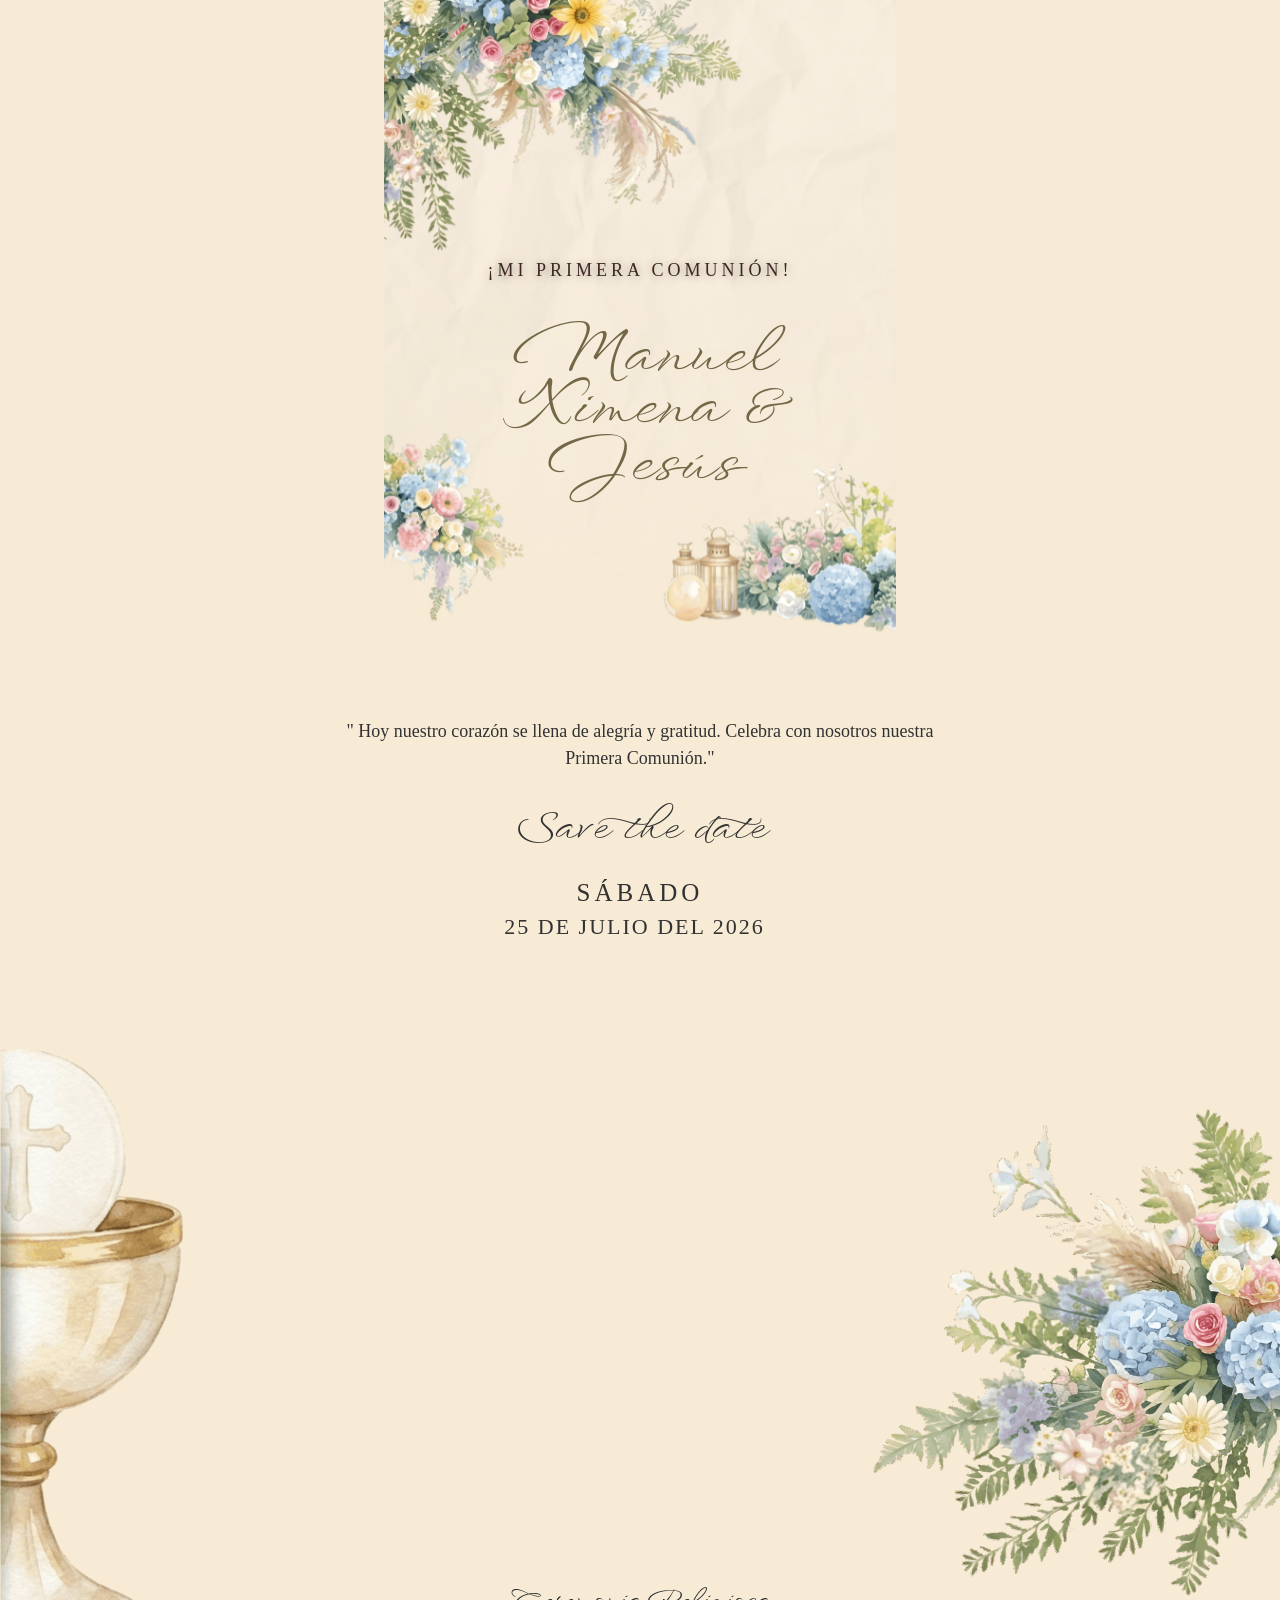
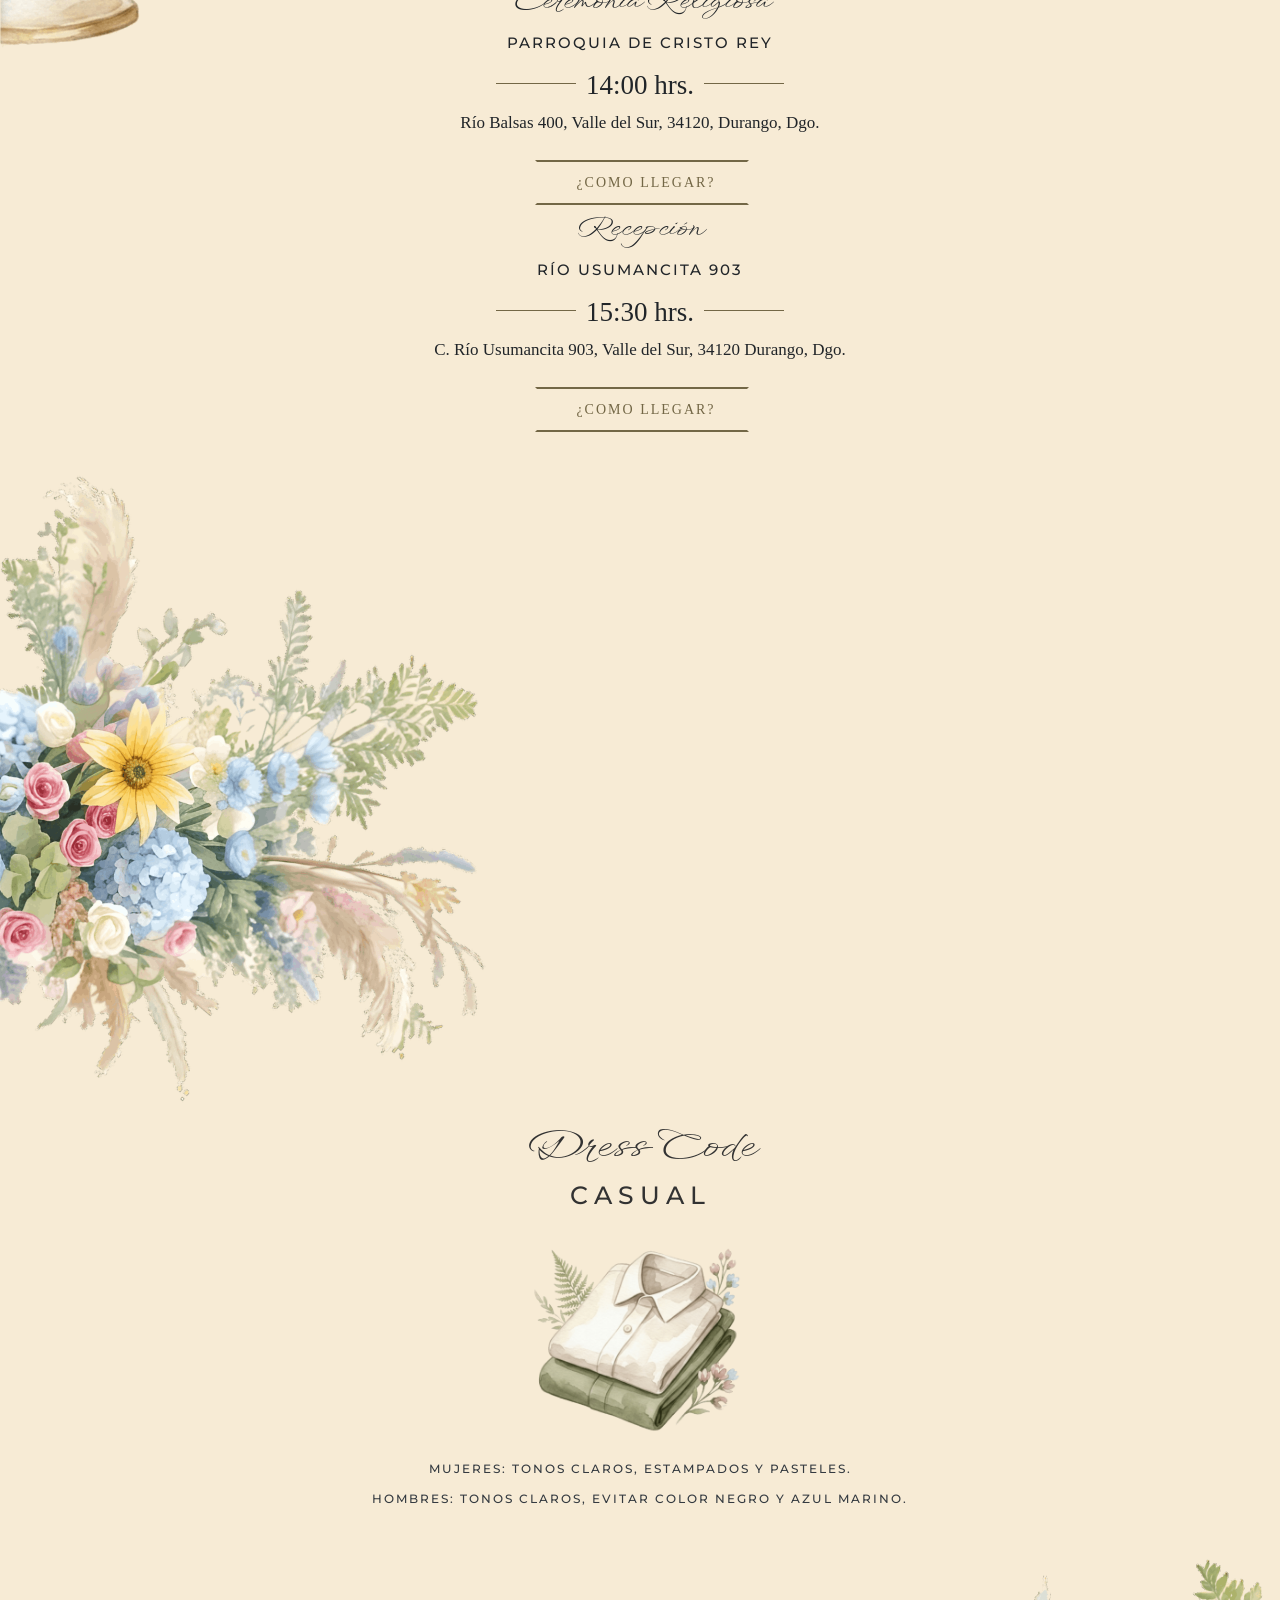
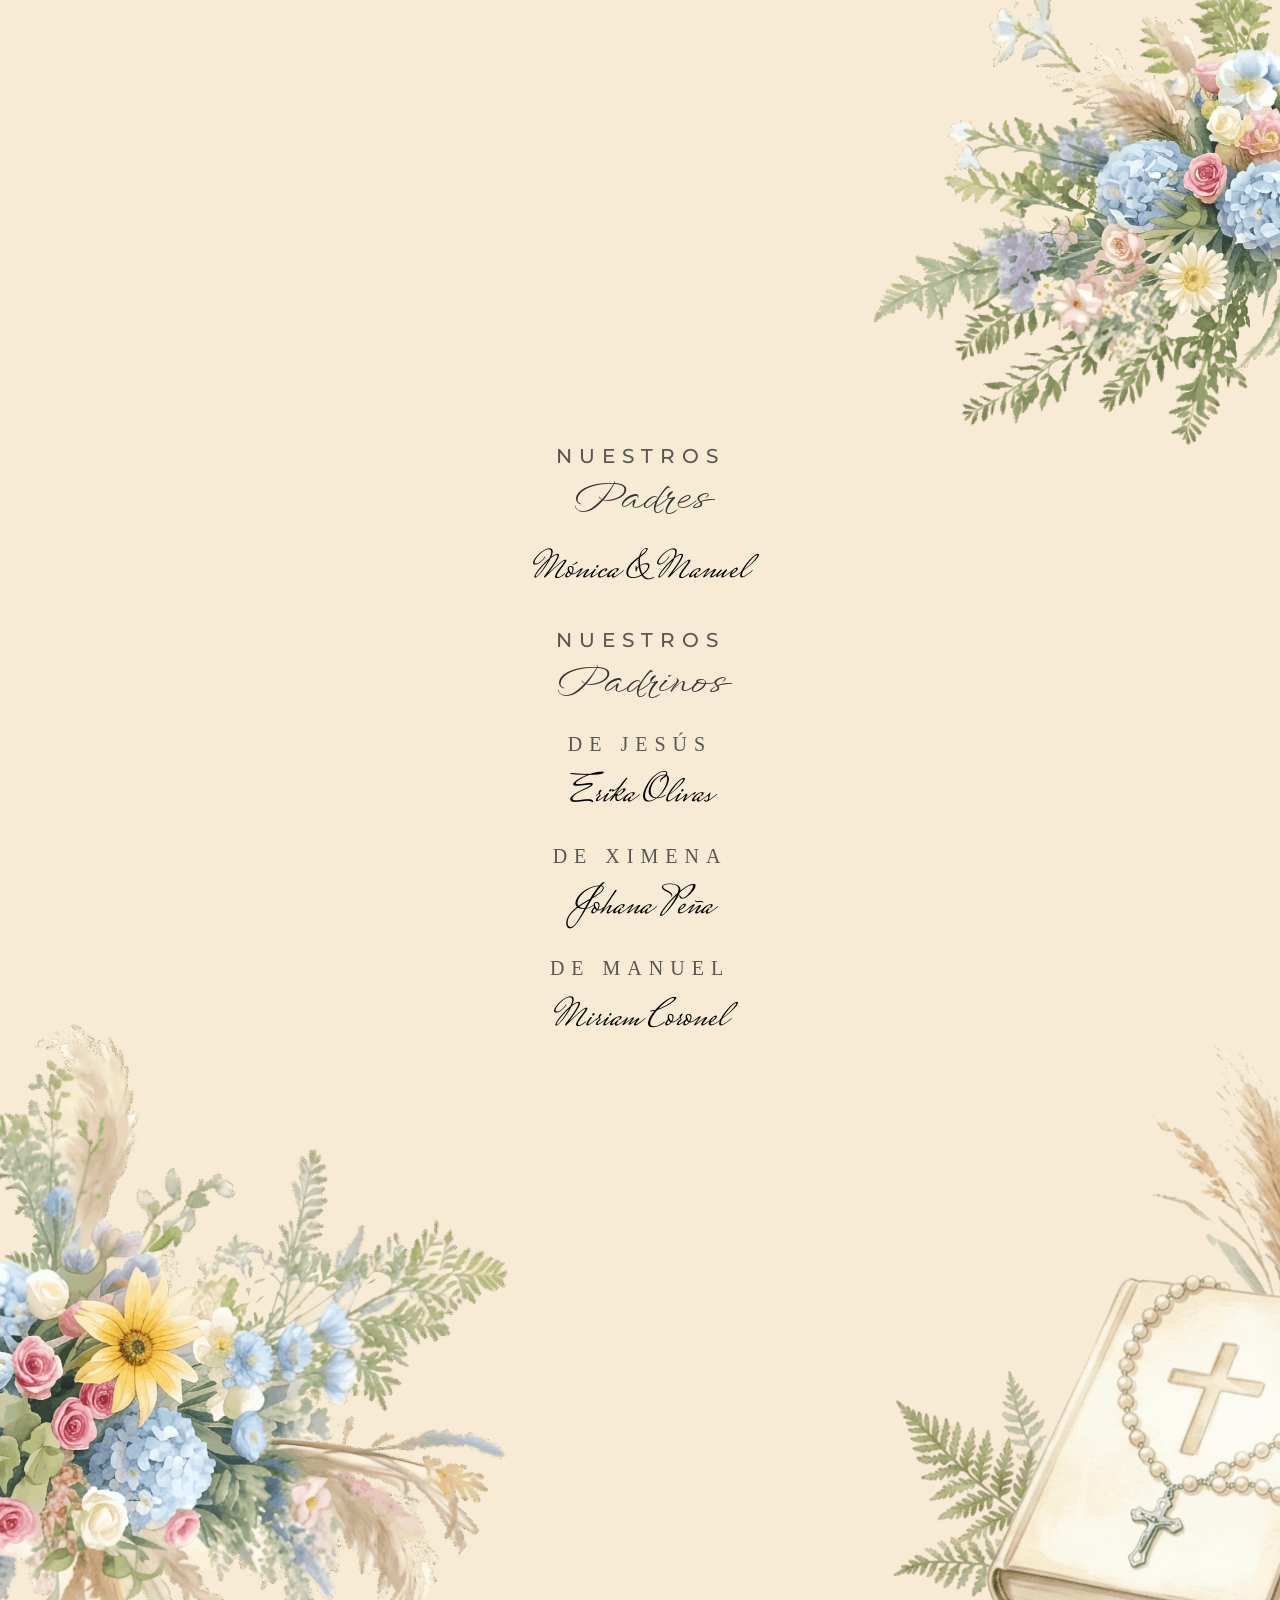
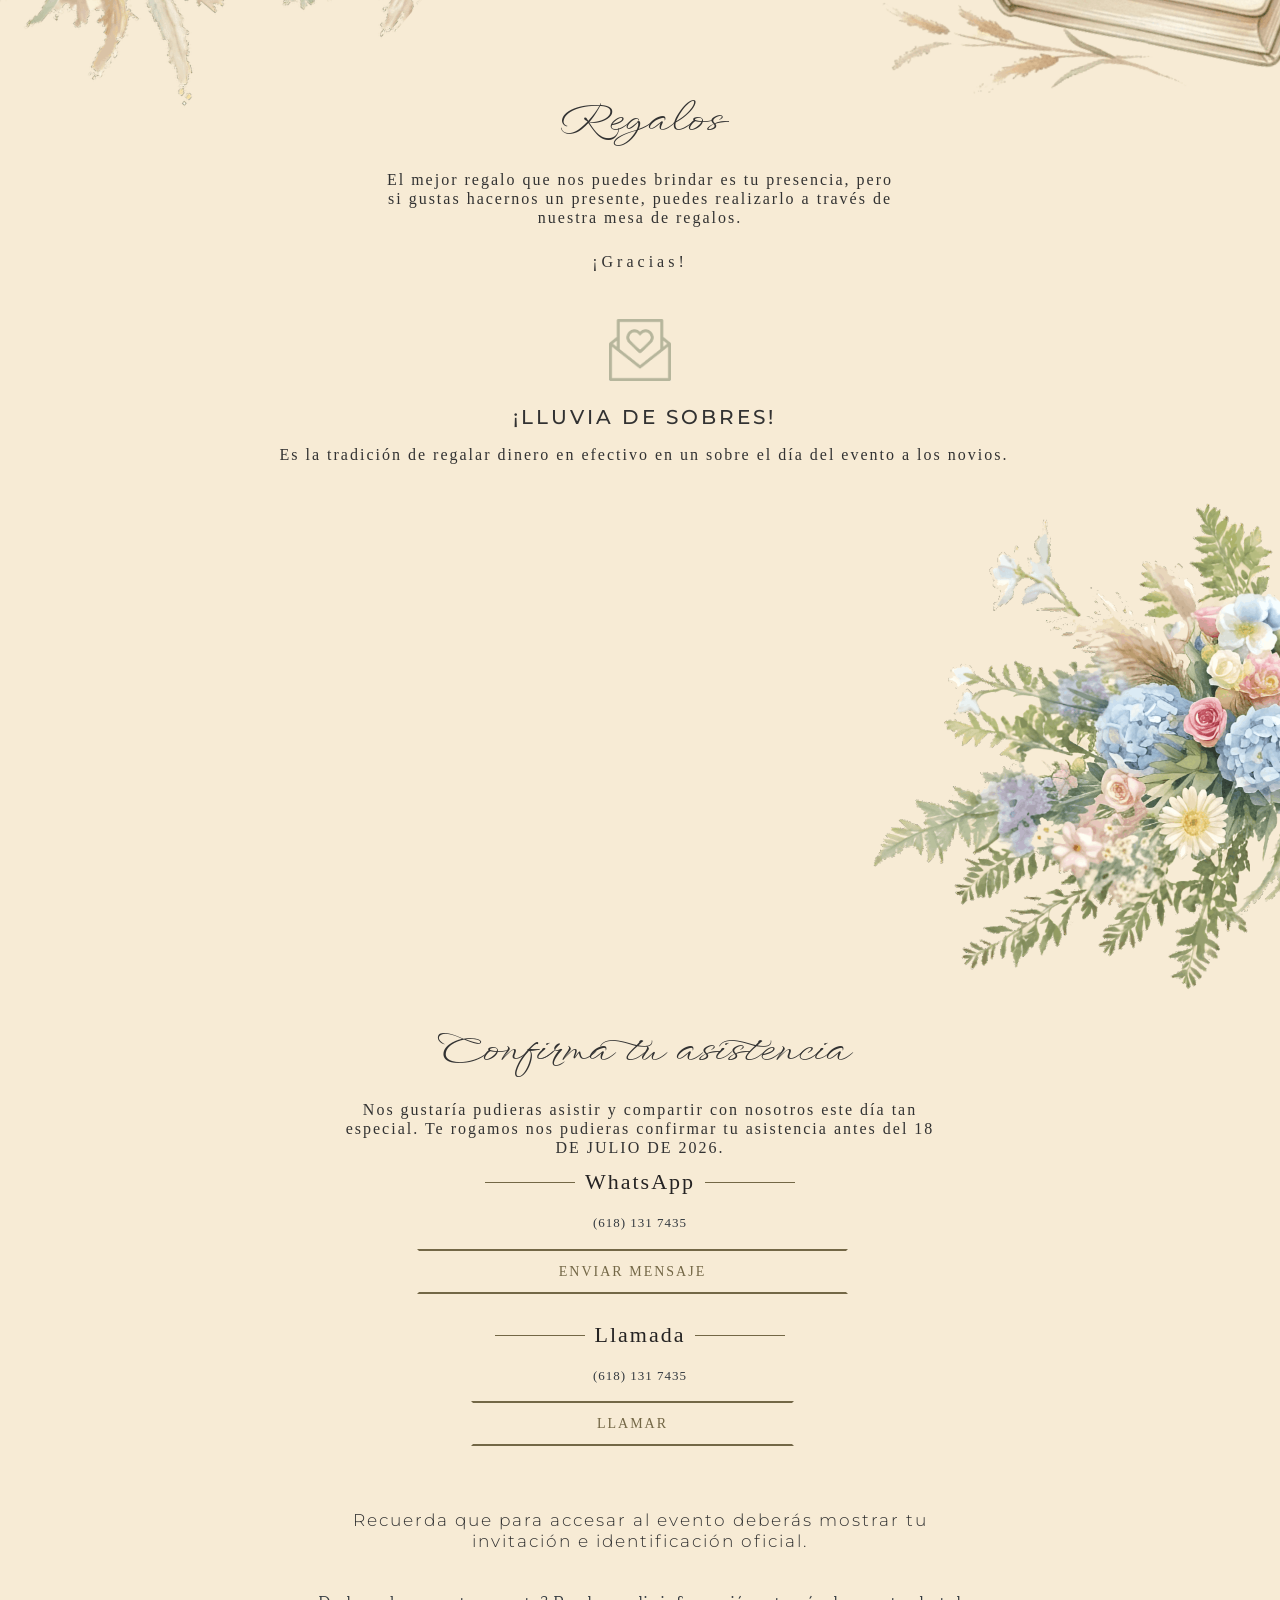
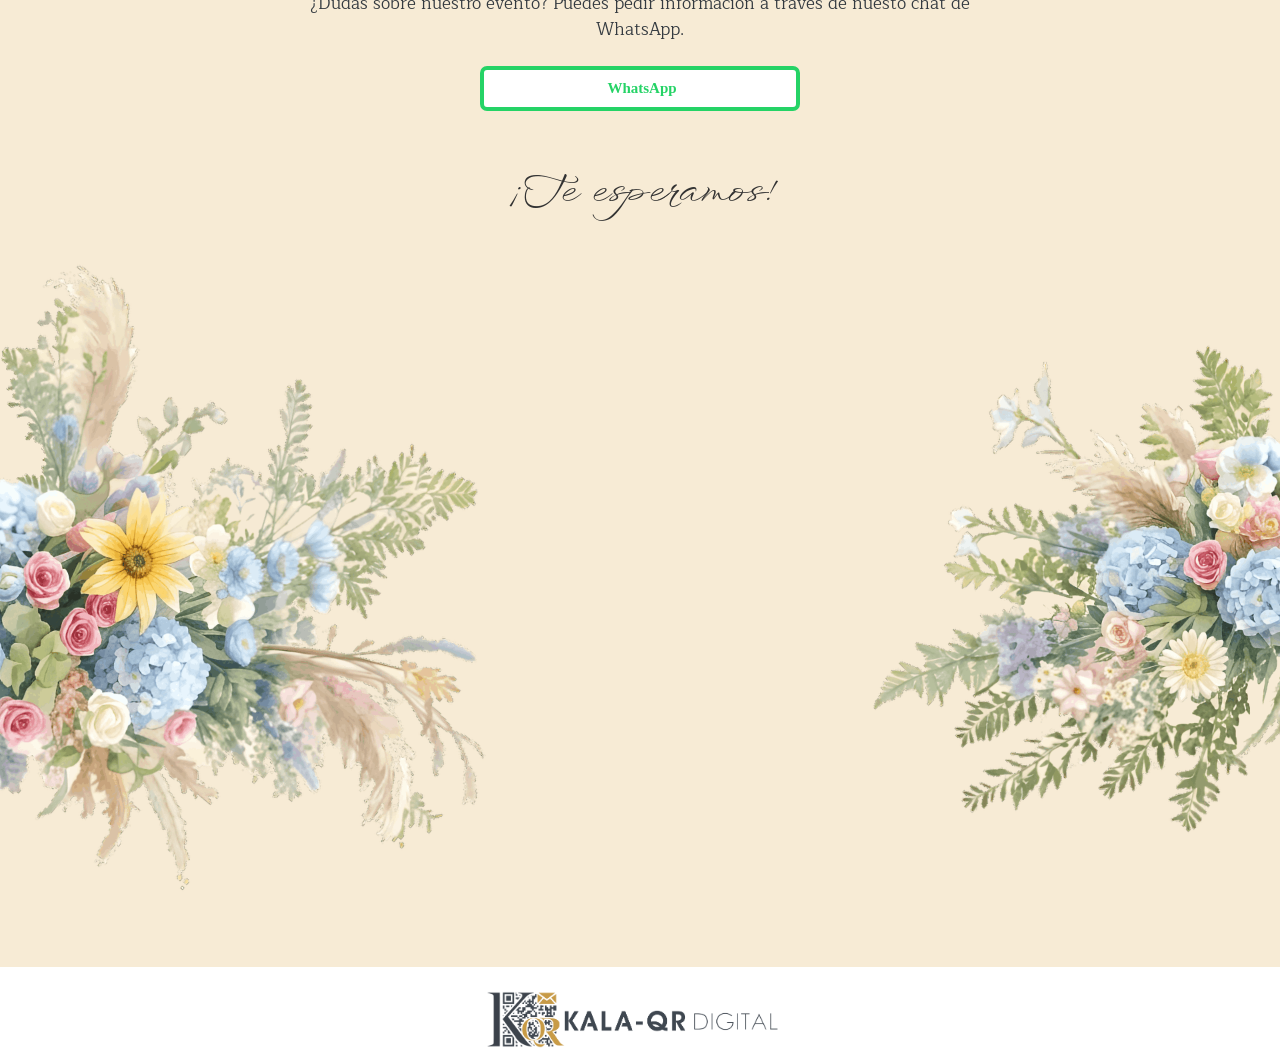
==== inicio.html @ 251298f8 "Add files via upload" ====
<!DOCTYPE html>
<html lang="en">
<head>
	<meta charset="UTF-8">
    <meta http-equiv="X-UA-Compatible" content="IE=edge">
    <meta name="viewport" content="width=device-width, initial-scale=1.0">
     <noscript>
            <meta http-equiv="refresh" content="60">
        </noscript>
        <meta name="description" content="Te invitamos a ser parte de este momento tan especial."/>
        <meta property="og:locale" content="es_ES"/>
        <meta property="og:type" content="website"/>
        <meta property="og:title" content="Manuel, Ximena y Jesús - ¡MI PRIMERA COMUNIÓN!"/>
        <meta property="og:description" content="Te invitamos a ser parte de este momento tan especial."/>
        <meta property="og:url" content="https://noscasamos.github.io/noraydiego/inicio.html"/>
        <meta property="article:modified_time" content="2023-02-19T17:24:46+00:00"/>
        <meta property="og:image" content="https://noscasamos.github.io/noraydiego/img/portadaMensaje.jpg"/>
        <meta property="og:image:width" content="1080"/>
        <meta property="og:image:height" content="1400"/>
        <meta property="og:image:type" content="image/jpeg"/>
        
         <script type="application/ld+json" class="yoast-schema-graph">
            {
      "@context": "https://schema.org",
      "@graph": [
          {
              "@type": "Organization",
              "@id": "https://noscasamos.github.io/noraydiego/inicio.html/#/schema/Organization/1",
              "name": "Manuel, Ximena y Jesús - ¡MI PRIMERA COMUNIÓN!",
              "url": "https://noscasamos.github.io/noraydiego/inicio.html",
              "sameAs": [
              ],
              "logo": {
                  "@type": "ImageObject",
                  "@id": "https://noscasamos.github.io/noraydiego/img/portadaMensaje.jpg",
                  "url": "https://noscasamos.github.io/noraydiego/img/portadaMensaje.jpg",
                  "contentUrl": "https://noscasamos.github.io/noraydiego/img/portadaMensaje.jpg",
                  "width": 1080,
                  "height": 1400,
                  "caption": "Example Image"
              },
              "image": {
                  "@id": "https://noscasamos.github.io/noraydiego/img/portadaMensaje.jpg"
              }
          },
          {
              "@type": "WebSite",
              "@id": "https://noscasamos.github.io/noraydiego/inicio.html/#/schema/WebSite/1",
              "url": "https://noscasamos.github.io/noraydiego/inicio.html",
              "name": "Manuel, Ximena y Jesús - ¡MI PRIMERA COMUNIÓN!",
              "publisher": {
                  "@id": "https://noscasamos.github.io/noraydiego/inicio.html/#/schema/Organization/1"
              },
              "potentialAction": {
                  "@type": "SearchAction",
                  "target": "https://noscasamos.github.io/noraydiego/inicio.html/?s={search_term_string}",
                  "query-input": "required name=search_term_string"
              }
          },
          {
              "@type": "WebPage",
              "@id": "https://noscasamos.github.io/noraydiego/inicio.html",
              "url": "https://noscasamos.github.io/noraydiego/inicio.html",
              "inLanguage": "es",
              "name": "Example Page",
              "isPartOf": {
                  "@id": "https://noscasamos.github.io/noraydiego/inicio.html/#/schema/WebSite/1"
              },
              "about": {
                  "@id": "https://noscasamos.github.io/noraydiego/inicio.html/#/schema/Organization/1"
              },
              "datePublished": "2015-09-14T08:13:22+00:00",
              "dateModified": "2019-03-28T12:46:37+00:00",
              "description": "Te invitamos a ser parte de este momento tan especial."
          }
      ]
  }
        </script>

         <link rel="alternate" type="application/rss+xml" title=" &raquo; Feed" href="https://noscasamos.github.io/noraydiego/inicio.html/feed/"/>
        <link rel="alternate" type="application/rss+xml" title=" &raquo; Feed de los comentarios" href="https://noscasamos.github.io/noraydiego/inicio.html/comments/feed/"/>
 <link
        rel="stylesheet"
        href="https://cdn.jsdelivr.net/npm/swiper@9/swiper-bundle.min.css"
        />


    <script src="https://ajax.googleapis.com/ajax/libs/jquery/1.11.3/jquery.min.js"></script>
    <link rel="stylesheet" href="https://stackpath.bootstrapcdn.com/bootstrap/4.2.1/css/bootstrap.min.css" integrity="sha384-GJzZqFGwb1QTTN6wy59ffF1BuGJpLSa9DkKMp0DgiMDm4iYMj70gZWKYbI706tWS" crossorigin="anonymous">
    <link rel="stylesheet" href="css/demo001.css">
    <script src="js/scrollreveal.js"></script>
    <script src="https://kit.fontawesome.com/9b95a5c077.js" crossorigin="anonymous"></script>
    <link href="https://fonts.googleapis.com/css2?family=Atma:wght@300&family=Cormorant:wght@300&family=Galada&family=Katibeh&family=Meera+Inimai&family=Pinyon+Script&family=Rouge+Script&family=Waterfall&display=swap" rel="stylesheet">
   
<link href="https://fonts.googleapis.com/css2?family=Adamina&family=Anek+Kannada:wght@500&family=Cormorant+Garamond:wght@300;500&family=Crete+Round&family=Dancing+Script:wght@700&family=La+Belle+Aurore&family=Maitree:wght@500&family=Nunito+Sans&family=Sorts+Mill+Goudy&display=swap" rel="stylesheet">

<link href="https://fonts.googleapis.com/css2?family=Alata&family=Archivo&family=Fredoka+One&family=Headland+One&family=Paytone+One&family=Questrial&family=Qwitcher+Grypen:wght@700&family=Righteous&display=swap" rel="stylesheet">
<link href="https://fonts.googleapis.com/css2?family=Abril+Fatface&family=Arizonia&family=Cinzel+Decorative&family=Cormorant+Garamond:wght@500&family=Dancing+Script&family=EB+Garamond&family=Noto+Sans+Tagbanwa&family=Noto+Serif+Khojki:wght@700&family=Open+Sans:wght@300&family=Pacifico&display=swap" rel="stylesheet">
<link href="https://fonts.googleapis.com/css2?family=Anuphan&family=Mr+De+Haviland&family=Playfair+Display:ital@1&family=Prata&display=swap" rel="stylesheet">
<link href="https://fonts.googleapis.com/css2?family=Monsieur+La+Doulaise&family=Philosopher:ital,wght@0,400;0,700;1,400;1,700&display=swap" rel="stylesheet">
<link href="https://fonts.googleapis.com/css2?family=Monsieur+La+Doulaise&family=Mrs+Saint+Delafield&family=Philosopher:ital,wght@0,400;0,700;1,400;1,700&display=swap" rel="stylesheet">
<link href="https://fonts.googleapis.com/css2?family=Cormorant+Garamond:ital,wght@0,300;0,400;0,500;0,600;0,700;1,300;1,400;1,500;1,600;1,700&display=swap" rel="stylesheet">
<link href="https://fonts.googleapis.com/css2?family=Allura&family=Ballet:opsz@16..72&family=Bodoni+Moda+SC:ital,opsz,wght@0,6..96,400..900;1,6..96,400..900&family=Kapakana:wght@300..400&family=Libre+Baskerville:ital,wght@0,400;0,700;1,400&family=Monsieur+La+Doulaise&family=Montserrat:ital,wght@0,100..900;1,100..900&family=Noto+Serif+Display:ital,wght@0,100..900;1,100..900&family=Noto+Serif+JP:wght@200..900&family=Parisienne&family=Playfair+Display:ital,wght@0,400..900;1,400..900&family=Playfair:ital,opsz,wght@0,5..1200,300..900;1,5..1200,300..900&family=Rubik+Mono+One&family=Russo+One&family=Sigmar&family=WindSong:wght@400;500&display=swap" rel="stylesheet">
<script src="https://cdn.jsdelivr.net/npm/swiper@9/swiper-bundle.min.js"></script>
    <script type='text/javascript'>


</script>
<script>

     document.addEventListener("DOMContentLoaded", (event) => {
  const controlBtn = document.getElementById("play-pause");
  let track = document.getElementById("track"),
    duration = track.duration, // Duration of audio clip (NaN here as the track is not loaded)
    playhead = document.getElementById("playhead"), // playhead
    timeline = document.getElementById("timeline"), // timeline
    timelineWidth = timeline.offsetWidth - playhead.offsetWidth,
    source = controlBtn.getAttribute("data-audio"),
    leftTimer = document.getElementById("is-left"),
    rightTimer = document.getElementById("is-right");

  if (!track) return;

  // Update the track duration when the track is loaded.
  track.addEventListener(
    "canplaythrough",
    function () {
      duration = track.duration;
    },
    false
  );

  function playPause() {
    null === track.getAttribute("src") ? track.setAttribute("src", source) : "";

    if (track.paused) {
      track.play();
      controlBtn.className = "pause";
    } else {
      track.pause();
      controlBtn.className = "play";
    }
  }

  controlBtn.addEventListener("click", playPause);

  track.addEventListener("ended", function () {
    controlBtn.className = "play";
    track.currentTime = 0; // reset the playhead
  });

  // timeupdate event listener
  track.addEventListener("timeupdate", timeUpdate, false);

  // makes timeline clickable
  timeline.addEventListener(
    "click",
    function (event) {
      moveplayhead(event);
      track.currentTime = duration * clickPercent(event);
    },
    false
  );

  // Moves playhead as user clicks
  function moveplayhead(event) {
    let newMargLeft = event.clientX - getPosition(timeline);

    if (newMargLeft >= 0 && newMargLeft <= timelineWidth) {
      playhead.style.marginLeft = newMargLeft + "px";
    }
    if (newMargLeft < 0) {
      playhead.style.marginLeft = "0px";
    }
    if (newMargLeft > timelineWidth) {
      playhead.style.marginLeft = timelineWidth + "px";
    }
  }

  function getPosition(el) {
    return el.getBoundingClientRect().left;
  }

  // returns decimal number of the total timelineWidth
  function clickPercent(event) {
    return (event.clientX - getPosition(timeline)) / timelineWidth;
  }

  // Time update
  function timeUpdate() {
    let playPercent = timelineWidth * (track.currentTime / duration);
    playhead.style.marginLeft = playPercent + "px";
    scrub.style.width = playPercent + "px";

    // Current time
    document.getElementById("duration-time").innerHTML = formatSecondsAsTime(
      duration
    );
    document.getElementById("current-time").innerHTML = formatSecondsAsTime(
      Math.floor(track.currentTime)
    );
  }

  // Synchronizes playhead position with current point in audio
  function formatSecondsAsTime(secs, format) {
    let hr = Math.floor(secs / 3600);
    let min = Math.floor((secs - hr * 3600) / 60);
    let sec = Math.floor(secs - hr * 3600 - min * 60);

    if (min < 10) {
      min = "0" + min;
    }
    if (sec < 10) {
      sec = "0" + sec;
    }

    return min + ":" + sec;
  }

  /**
   * Progress Locator
   */

  function hmsToSecondsOnly(str) {
    var p = str.split(":"),
      s = 0,
      m = 1;

    while (p.length > 0) {
      s += m * parseInt(p.pop(), 10);
      m *= 60;
    }

    return s;
  }

  function moveToDuration() {
    let searchLink = document.querySelectorAll(".search-duration");
    let audio = document.querySelector("#track");

    if (searchLink.length > 0) {
      searchLink.forEach((link) => {
        link.addEventListener("click", (e) => {
          e.preventDefault();
          if (audio) {
            let currentTime = audio.currentTime;
            if (currentTime == 0) {
              playPause();
            }

            let seekTime = hmsToSecondsOnly(link.textContent);
            audio.currentTime = seekTime;
          }
        });
      });
    }
  }
  moveToDuration();
});
      $(document).ready(function(){ 
    $(window).scroll(function(){ 
        if ($(this).scrollTop() > 100) { 
            $('#scroll').fadeIn(); 
        } else { 
            $('#scroll').fadeOut(); 
        } 
    }); 
    $('#scroll').click(function(){ 
        $("html, body").animate({ scrollTop: 0 }, 600); 
        return false; 
    }); 
});
</script>
<script>
        setTimeout(function(){
            $('.loader_bg').fadeToggle();
        }, 2000);
    </script>
	<title>Manuel, Ximena y Jesús - ¡MI PRIMERA COMUNIÓN!</title>
	 <link rel="shortcut icon" href="img/CODIGO LOGOTIPO.png"/>
</head>
<!--<body>
    <div class="row justify-content-center">
    <h1 class='desactivado col-11 text-center' ><li class='mr-1 far fa-times-circle'></li>DESACTIVADO TEMPORALMENTE<li class='ml-1 far fa-tired'></li>
        </h1> 
</div>-->
<body translate="no">
<!--<div class="loader_bg">
    <div class="loader"><img class="col-12 col-lg-9" src="img/xv.png"></div>
     <div class="progress">
        <div class="loading-bar indeterminate" ng-style="{'background-color': view.code.color1 || view.color1}"></div>
    </div>
</div>-->


<div class="portada col-12" style=""  >

                    <div class="row justify-content-center" style="margin:0 auto;">
                        <h1 class='nuestraBoda2 mb-4 text-center'>¡MI PRIMERA COMUNIÓN!</h1>

                       <h4 class='nuestraBoda col-12 col-lg-12 mt-3 text-center' id="barraFria">Manuel </h4>
                        <div class="text-center " > 
        
    </div>   
                         <h5 class='nombres col-lg-12 text-center ' >Ximena &</h5> 
               
    <h5 class='nombres col-lg-12 text-center' style="margin-top:-15px" >Jesús</h5> 
                        <!-- <div class="row justify-content-center col-12" style="margin: 0 auto" >
                         <img class="leon col-4 col-md-2 " id="leon" style="" src="img/leon3.png" >
                     </div>

 <div class="row justify-content-center mt-4 " style="margin: 0 auto; " > 
               <div class="player-with-search col-12 col-md-12" style="margin: 0 auto;" >
  <audio id="track">
    <source src="" type="audio/mpeg" />
  </audio>

  <div class="col-12 col-md-9" id="player-container">
    
    <div id="play-pause" class="play" data-audio="musica/musica.mp3">Play</div>
    <div class="item-inner">
      <div id="time-bar">
        <div id="time-holder">
          <div id="is-left">
            <span id="current-time" style="font-family: 'Cantata One', serif;">
              00:00
            </span>
            <div id="timeline" data-ol-has-click-handler="">
      <div id="scrub"></div>
      <div id="playhead"></div>
    </div>
          </div>

          <div id="is-right">
            <span id="duration-time" style="font-family: 'Cantata One', serif;">
              <span class="duration-minutes" data-duration-minutes="true" style="font-family: 'Cantata One', serif;">05</span>:<span class="duration-minutes" data-duration-seconds="true" style="font-family: 'Cantata One', serif;">20</span>
            </span>
          </div>
        </div>
      </div>
    </div>
  </div>

  
            </audio>
        </div>
        </div>-->
            </div>

        </div>
<!--<img class="text-right " src="img/flor33.png" style="margin-top: 0px; z-index: 99999;"> -->
<section class="cuando col-12 mb-0" style="background-color: #f7ebd5; color:black; position: relative;" > 

<div class="row justify-content-center mt-2" style="margin:0 auto; text-align: justify;">
<h5 class='textoNosCasamos  col-10 col-md-6 text-center '>" Hoy nuestro corazón se llena de alegría y gratitud. Celebra con nosotros nuestra Primera Comunión."</h5>  
</div>

</section>


<section class="cuando col-12 mb-0" style="background-color: #f7ebd5; position: relative; z-index: -2;" > 
  
<!--<h3 class='estasinvitado col-12 col-lg-12 mt-0 mb-2 text-center'>¡Estás Invitado!</h3> -->
<br>
<div class="row justify-content-center" style="margin: 0 auto;">
    
</div>
        <h5 class='dondeyCuando col-12 col-lg-12 mb-0 text-center' style="margin-top:0px;" >Save the date</h5> 
        
        <div class="container col-12 mt-4 mb-0">  
                <div class="justify-content-center" style="margin-top: 0px;">
                        <h5 class='dia col-lg-12 mt-2 text-center' >SÁBADO</h5> 
                </div>

        </div>
        <div class="row justify-content-center mt-3">
                        <h5 class='mes col-12 col-lg-5  ml-1 text-center' >25 DE JULIO DEL 2026</h5> 

                </div>
        <div class="col-12 text-center mb-0 mt-4" id="cuenta"></div> 
        <br><br><br>
        
</section>
<img class="text-right " src="img/24.png" style=" margin-top: -90px; z-index: 99999;"> 
<div class="container col-12 col-md-8 mb-0 ceremoniaReligiosa"> 
        <div class="justify-content-center"> 
        

         <div class="container col-md-8 mt-0 text-center">  
        <div class="justify-content-center">
        <p id="icono" style="font-size: 30px; color:#736746; margin-top: -80px; opacity: .7;"><i class="fas fa-feather-alt"></i></p>    
        <h5 id="salonIglesia" class='dondeycuandotitulo col-12 col-lg-12 mt-2 text-center' >Ceremonia Religiosa</h5>  
         
    
        <h6 class='lugar col-12 col-lg-12 mt-3 text-center' >PARROQUIA DE CRISTO REY</h6>
        <div class="row justify-content-center" style="width:100%; margin:0 auto;"> 
                         <div class="linea1">&nbsp;</div>
                          <p class='hora ' >14:00 hrs.</p>
                         <div class="linea1">&nbsp;</div>
                     </div> 
        
        <p  id="location" class='textodondeycuando col-lg-12 mt-0 mb-4 text-center' >Río Balsas 400, Valle del Sur, 34120, Durango, Dgo.</p>  
   
   
<div class="row justify-content-center ml-1">
    <a href="https://maps.app.goo.gl/z2e9h3R6DKtQJf7VA?g_st=iw" class="btnComoLlegar col-7 col-md-5"><i class="fas fa-location-arrow mr-2"></i> ¿COMO LLEGAR?</a>  
</div>

    </div></div></div></div>

<div class="container col-12 col-md-8 ceremoniaReligiosa">
    <div class="container col-12 col-md-8 text-center"> 
        <div class="justify-content-center">
           <p id="icono" style="font-size: 30px; color:#736746; opacity: .7;"><i class="fas fa-glass-cheers mt-5"></i></p>    
        <h5 id="salonIglesia" class='dondeycuandotitulo col-12 col-lg-12 mt-2 text-center' >Recepción</h5>  
         
    
        <h6 class='lugar col-12 col-lg-12 mt-3 text-center' >RÍO USUMANCITA 903</h6>
        <div class="row justify-content-center" style="width:100%; margin:0 auto;"> 
                         <div class="linea1">&nbsp;</div>
                          <p class='hora ' >15:30 hrs.</p>
                         <div class="linea1">&nbsp;</div>
                     </div>  
        
        <p  id="location" class='textodondeycuando col-lg-12 mt-0 mb-4 text-center' >C. Río Usumancita 903, Valle del Sur, 34120 Durango, Dgo.</p> 

   
  
<div class="row justify-content-center ml-1">
    <a href="https://maps.app.goo.gl/BAUtEZztvweJqgsG8?g_st=iw" class="btnComoLlegar btn-dark col-7 col-md-5 mb-5"><i class="fas fa-location-arrow mr-2"></i> ¿COMO LLEGAR?</a>  
</div>


</div>
    </div></div><br>



 <img class="text-right " src="img/flor23.png" style="margin-top: -70px;"> 
<!--<div class="row justify-content-center " style="margin: 0 auto; margin-top: -100px;"> 
             <h5 class='dondeyCuando col-12 col-lg-12 mb-0 mt-5 text-center' >Itinerario</h5> 
         </div>

    <div class="timeline mt-4">
  <div class="line left">
    <div class="date">18:00 HRS.</div>
    <img class="icon" src="img/salon.gif" > 
    <div class="content" style=" ">
      <h2>Entrada</h2>
     
    </div>
  </div>
  <div class="line right">
    <div class="date">18:15 HRS.</div>
    <img class="icon" src="img/civil2.gif" > 
    <div class="content">
      <h2>Ceremonia Civil</h2>
    
    </div>
  </div>
  <div class="line left">
    <div class="date">19:00 HRS.</div>
    <img class="icon" src="img/glass2.gif" > 
    <div class="content">
      <h2>Recepción</h2>
   
    </div>
  </div>
  <div class="line right">
    <div class="date">20:00 HRS.</div>
    <img class="icon" src="img/dinner2.gif" >
    <div class="content">
      <h2>Banquete</h2>
     
    </div>
  </div>

  <div class="line left">
    <div class="date">21:00 HRS.</div>
    <img class="icon" src="img/glass2.gif" >
    <div class="content">
      <h2>Brindis</h2>
     
    </div>
  </div>

  <div class="line right">
    <div class="date">21:15 HRS.</div>
    <img class="icon" src="img/baile.gif" >
    <div class="content">
      <h2>Primer Baile</h2>
     
    </div>
  </div>
  <div class="line left">
    <div class="date">22:00 HRS.</div>
    <img class="icon" src="img/bailetodos.gif" >
    <div class="content">
      <h2>Todos a bailar</h2>
     
    </div>
  </div>
  
</div>-->

  
<div class="invitado col-12 " style="background-color:transparent; margin-top: -30px;" >
        <h5 class='dondeyCuando col-12 col-lg-12 text-center mt-0' >Dress Code</h5> 
        
    <h5 class='nosCasamos col-12 col-md-12 mb-0 mt-2 text-center' >CASUAL</h5>
        <div class="container">  
        <div class="row justify-content-center" style="margin:0 auto;"> 
           
        
  
        <img class="imagen col-7 col-lg-3 mt-0" src="img/traje2.png" > 
      <h5 class='col-11 col-lg-12 mt-0 text-center text-dark' style="font-size:12px;  font-family: 'Montserrat', sans-serif; font-optical-sizing: auto; font-weight: 500; letter-spacing: 2px;">MUJERES: TONOS CLAROS, ESTAMPADOS Y PASTELES.</h5> 
      <h5 class='col-11 col-lg-12 mt-2 text-center text-dark' style="font-size:12px;  font-family: 'Montserrat', sans-serif; font-optical-sizing: auto; font-weight: 500; letter-spacing: 2px;">HOMBRES: TONOS CLAROS, EVITAR COLOR NEGRO Y AZUL MARINO.</h5>
        

    <br>
   
</div></div></div>
 <img class="text-right " src="img/flor222.png" style=" margin-top: -0px; z-index: 99999;"> 
     <div class="container" style=" margin-top: -60px;">
        <div class="row justify-content-center mt-0" style="margin: 0 auto;"> 

         <h5 class='dondeyCuando2  col-lg-12 mt-0 text-center ' >NUESTROS </h5> 
         <h5 class='dondeyCuando  col-lg-12 text-center mt-0' >Padres</h5> 
       <!-- <h5 class='dondeyCuando2  col-lg-12 mt-4 text-center ' style="font-family: 'Cantata One', serif; font-optical-sizing: auto; font-weight: 300;">DE LA NOVIA </h5> -->
        <h6 class='nompadres col-12 col-lg-12 mt-3 text-center' >Mónica & Manuel</h6>
        <!--<h6 class='and col-12 col-lg-12 text-center'  >&</h6> 
        <h6 class='nompadres col-12 col-lg-12 mt-0 text-center' >Manuel </h6>-->
        <h5 class='dondeyCuando2  col-lg-12 mt-4 text-center ' >NUESTROS </h5> 
         <h5 class='dondeyCuando  col-lg-12 text-center mt-0' >Padrinos</h5> 
        <h5 class='dondeyCuando2  col-lg-12 mt-3 text-center ' style="font-family: 'Cantata One', serif; font-optical-sizing: auto; font-weight: 300;" >DE JESÚS </h5> 
        <h6 class='nompadres col-12 col-lg-12 mt-2 text-center' >Erika Olivas </h6>
        <h5 class='dondeyCuando2  col-lg-12 mt-3 text-center ' style="font-family: 'Cantata One', serif; font-optical-sizing: auto; font-weight: 300;" >DE XIMENA </h5> 
        <h6 class='nompadres col-12 col-lg-12 mt-2 text-center' >Johana Peña </h6>

         <h5 class='dondeyCuando2  col-lg-12 mt-3 text-center ' style="font-family: 'Cantata One', serif; font-optical-sizing: auto; font-weight: 300;" >DE MANUEL </h5> 
        <h6 class='nompadres col-12 col-lg-12 mt-2 mb-4 text-center' >Miriam Coronel </h6>
   

    </div>
 </div>

     <img class="text-right " src="img/flor25.png" style="margin-top: -60px;"> 
     <div class="container">
  <h5 class='dondeyCuando col-12 col-lg-12 mb-0 text-center' style="margin-top:-30px">Regalos</h5> 
        
    <div class="row justify-content-center" style="margin:0 auto;">
    <h2 class="respetuosamente col-11 col-md-6 mt-4 text-center" id="regalos2">El mejor regalo que nos puedes brindar es tu presencia, pero si gustas hacernos un presente, puedes realizarlo a través de nuestra mesa de regalos.</h2>
</div>

    <h2 class="respetuosamente col-12 col-lg-12 mt-3 text-center" style="letter-spacing: 4px;"><b>¡Gracias!</b></h2>
<div class="row justify-content-center mt-5" style="margin:0 auto;" id="regalos">
    <img class="text-right col-2 col-md-1" src="img/sobre.png" style="margin-top: 0px; opacity: .7;"> 
    <h5 class='respetuosamente col-12 col-md-12 mt-4 text-center ml-2' style="font-family: 'Montserrat', sans-serif;  font-optical-sizing: auto; font-weight: 500; letter-spacing: 3px; font-size: 20px;">¡LLUVIA DE SOBRES!</h5> 
        <h5 class='respetuosamente col-10 col-md-12  mb-4 text-center ml-2 mt-2' style=""  >Es la tradición de regalar dinero en efectivo en un sobre el día del evento a los novios.</h5>
    </div>

<!--<div class="row justify-content-center" style="margin:0 auto;" id="regalos">
    <div class="row justify-content-center " style="margin: 0 auto">
<p id="icono" style="font-size: 52px; color:#736746; opacity: .5;"><i class="fas fa-gifts mt-4"></i></p>
</div> 
<div class="row justify-content-center" style="width:100%; margin:0 auto;"> 
                         <div class="linea2">&nbsp;</div>
                          <p class='textoasistencia' style="letter-spacing: 2px; font-size: 22px; color:#252323; font-family: 'Cantata One', serif; "></b></i>Liverpool<p> 
                         <div class="linea2">&nbsp;</div>
                     </div>
<h5 class='col-12 col-lg-12 text-center' style="color:#323232; font-family: 'Montserrat', sans-serif; font-optical-sizing: auto; font-weight: 500; margin-top:-30px; font-size:17px; letter-spacing: 4px;">CÓDIGO: 51833968</h5>   
     
       
          </div>
        
       <div class="row justify-content-center mt-4" style="margin: 0 auto;">
       <a href="https://mesaderegalos.liverpool.com.mx/milistaderegalos/51833968" class="btnComoLlegar col-6 col-md-4 mb-4"> VER REGALOS</a>  
</div>-->
</p></p></div>
<!-- <div class="row justify-content-center mt-5" style="margin: 0 auto;">
 <p style="" class="iconoLluviaSobres text-center mt-0" style="color:#000"><i class="fas fa-info-circle flecha text-dark"></i></p>
</div>
 <div class="row justify-content-center mt-2" style="margin: 0 auto;">
     <h5 class='col-10 col-lg-12 text-center text-dark' style="font-size:14px;  font-family: 'Montserrat', sans-serif; font-optical-sizing: auto; font-weight: 500; letter-spacing: 4px;">EL COLOR BLANCO LO RESERVAMOS PARA LA NOVIA.</h5>
     </div>   --> 



  <!--<h5 class='dondeyCuando col-12 col-lg-12 mb-0 mt-5 text-center' >Galería</h5> 
       
  <section class="cuando mb-0 mt-4" style="background-color:white" > 
<div class="swiper mySwiper">
    <br>
        <div class="swiper-wrapper" >
            <div class="swiper-slide">
                <div class="icons" >
                    <i class="fa fa-angle-left"></i>
                    <img src="img/1.jpg" onclick="openModal();currentSlide(1)" class="hover-shadow" > 
                    <i class="  fa fa-angle-right"></i>
                </div>
            </div>

            <div class="swiper-slide">
                <div class="icons">
                    <i class="fa fa-angle-left"></i>
                    <img src="img/2.jpg" onclick="openModal();currentSlide(2)" class="hover-shadow"> 
                    <i class="fa fa-angle-right"></i>
                </div>
            </div>

            <div class="swiper-slide">
                <div class="icons">
                    <i class="fa fa-angle-left"></i>
                    <img src="img/3.jpeg" onclick="openModal();currentSlide(3)" class="hover-shadow"> 
                    <i class="  fa fa-angle-right"></i>
                </div>
            </div>

            <div class="swiper-slide">
                <div class="icons">
                    <i class="fa fa-angle-left"></i>
                    <img src="img/4.jpg" onclick="openModal();currentSlide(4)" class="hover-shadow"> 
                    <i class="fa fa-angle-right"></i>
                </div>
            </div>

            <div class="swiper-slide">
                <div class="icons">
                    <i class="fa fa-angle-left"></i>
                    <img src="img/5.jpg" onclick="openModal();currentSlide(5)" class="hover-shadow"> 
                    <i class="fa fa-angle-right"></i>
                </div>
            </div>

            <div class="swiper-slide">
                <div class="icons">
                    <i class="fa fa-angle-left"></i>
                    <img src="img/6.jpg" onclick="openModal();currentSlide(6)" class="hover-shadow"> 
                    <i class="  fa fa-angle-right"></i>
                </div>
            </div>
            <div class="swiper-slide">
                <div class="icons">
                    <i class="fa fa-angle-left"></i>
                    <img src="img/7.jpg" onclick="openModal();currentSlide(7)" class="hover-shadow"> 
                    <i class="  fa fa-angle-right"></i>
                </div>
            </div>

        </div>
        <br>
    </div>
    <!-- The Modal/Lightbox -->
<div id="myModal" class="modal">
  <span class="close cursor" onclick="closeModal()">&times;</span>
  <div class="modal-content">

    <div class="mySlides">
      <div class="numbertext">1 / 7</div>
      <img src="img/1.jpg" style="width:100%">
    </div>

    <div class="mySlides">
      <div class="numbertext">2 / 7</div>
      <img src="img/2.jpg" style="width:100%">
    </div>

    <div class="mySlides">
      <div class="numbertext">3 / 7</div>
      <img src="img/3.jpeg" style="width:100%">
    </div>
    <div class="mySlides">
      <div class="numbertext">4 / 7</div>
      <img src="img/4.jpg" style="width:100%">
    </div>
    <div class="mySlides">
      <div class="numbertext">5 / 7</div>
      <img src="img/5.jpg" style="width:100%">
    </div>

    <div class="mySlides">
      <div class="numbertext">6 / 7</div>
      <img src="img/6.jpg" style="width:100%">
    </div>
    <div class="mySlides">
      <div class="numbertext">7 / 7</div>
      <img src="img/7.jpg" style="width:100%">
    </div>
    


    <!-- Next/previous controls -->
    <a class="prev" style="color:white; opacity:.8;" onclick="plusSlides(-1)">&#10094;</a>
    <a class="next" style="color:white; opacity:.8;" onclick="plusSlides(1)">&#10095;</a>

    <!-- Caption text -->
    <div class="caption-container">
      <p id="caption"></p>
    </div>

    </div>
  </div>
    <!-- <div class="container">  
        <div class="row justify-content-center" style="margin: 0 auto"> 
            <h6 class='tespero col-12 col-lg-12 mt-2 mb-4 text-center' style="font-size: 22px; line-height:1.5; color:#323232" >*Desliza a la izquierda o derecha para ver toda la galería*</h6> 

        </div>
    </div>
</section>-->

      <img class="text-right " src="img/flor222.png" style=" margin-top: -30px; z-index: 99999;">   
<!--<div class="row justify-content-center" style="margin: 0 auto; margin-top: 10px;">
      <h5 class='dondeyCuando col-12 col-md-6 text-center mb-0' style="margin-top: -40px;">Confirma tu asistencia</h5> 
  </div>
     <div class="row justify-content-center" style="margin:0 auto;">
        
     </div>   
   
    <!--<div class="container col-11 col-md-8 mt-5 boletos mt-2 mb-4">  
        <div class="row justify-content-center mb-2" style="margin: 0 auto;"><br>
            <h6 class='familiaboleto col-12 col-md-5 col-lg-12 text-center' style="font-size:16px" >ESTE ES TU PASE DE ENTRADA</h6> 
            <!--<h5 class='apellidos col-12 col-lg-12 mt-4 text-center' >Nombre del invitado</h5> -->  
            <!--<div class="row justify-content-center mt-4" style="width:100%; margin:0 auto;"> 
                         <div class="linea3">&nbsp;</div>
                          <h5 id="adultos" class='numeroPerMes' style="margin-top: 6px;"><i id="adultos" class="fas fa-ticket-alt  mr-2 "></i>PASES: 0</h5> 
                         <div class="linea3">&nbsp;</div>
                     </div>   
                        
                   
                        <!--<h5 id="mesa3" class='numeroPerMes col-12 col-lg-12 mt-0 text-center' ><i id="mesa" class="fas fa-chair text-dark mt-4 mr-2"></i>MESA: 0</h5>-->
        <!--</div>
    </div>

    <div class="row justify-content-center" style="margin:0 auto;">
    <h2 class="respetuosamente col-11 col-md-6 mt-4 text-center" >Respetuosamente te pedimos no invitar a personas que no son parte de los pases asignados ¡Gracias!</h2>
</div>
    <img class="text-right " src="img/flor23.png" style="margin-top: -30px;"> -->
<div class="row justify-content-center " style="margin: 0 auto"> 
     <h5 class='dondeyCuando col-12 col-lg-12 text-center mb-0'  style="margin-top: -20px;" >Confirma tu asistencia</h5>  
    </div>

<div class="row justify-content-center" style="margin:0 auto;">
<h2 class="respetuosamente col-11 col-md-6 mt-4 text-center">Nos gustaría pudieras asistir y compartir con nosotros este día tan especial. Te rogamos nos pudieras confirmar tu asistencia antes del <b>18 DE JULIO DE 2026.</b></h2>
</div>
<div class="row justify-content-center " style="margin: 0 auto">
<p id="icono" style="font-size: 52px; color:#736746; opacity: .5;"><i class="fa fa-whatsapp mt-4"></i></p>
</div> 
<div class="row justify-content-center" style="width:100%; margin:0 auto;"> 
                         <div class="linea2">&nbsp;</div>
                          <p class='textoasistencia' style="letter-spacing: 2px; font-size: 22px; color:#252323; font-family: 'Cantata One', serif; "></b></i>WhatsApp<p> 
                         <div class="linea2">&nbsp;</div>
                     </div>
 
        <p id="numero" class='textoasistencia col-12 col-lg-12 mb-3 text-center text-dark' style="letter-spacing: 1px; font-size: 13px; color:#252323; font-family: 'Cantata One', serif; margin-top: -35px; text-decoration: none;"> (618) 131 7435</p>
    <div class=" logos1 row justify-content-center align-items-center mb-4 " > 
            <a  href="https://wa.me//526181317435?text=¡Hola!%20Gracias%20por%20la%20invitación.%20Confirmo%20mi%20asistencia%20para%20la%20boda.&#128513" class="btnWhatsNovios text-center align-items-center col-6 col-md-4" style="letter-spacing: 2px;">ENVIAR MENSAJE</a> 
    </div>
    
    <!--<p id="numero" class='textoasistencia col-12 col-lg-12 mb-3 mt-4 text-center text-dark' style="letter-spacing: 1px; font-size: 13px; color:#252323; font-family: 'Cantata One', serif; text-decoration: none;">(618) 300 9229</p>
        <div class=" logos1 row justify-content-center align-items-center mb-4 ml-0"> 
            <a  href="https://wa.me//526183009229?text=¡Hola!%20Gracias%20por%20la%20invitación.%20Confirmo%20mi%20asistencia%20para%20la%20boda.&#128513" class="btnWhatsNovios text-center align-items-center col-6 col-md-4" style="letter-spacing: 2px;">ENVIAR MENSAJE</a>
    </div>-->


<div class="row justify-content-center " style="margin: 0 auto">
<p id="icono" style="font-size: 52px; color:#736746; opacity: .5;"><i class="fas fa-phone-square-alt mt-0"></i></p>
</div> 
<div class="row justify-content-center" style="width:100%; margin:0 auto;"> 
                         <div class="linea2">&nbsp;</div>
                          <p class='textoasistencia' style="letter-spacing: 2px; font-size: 22px; color:#252323; font-family: 'Cantata One', serif; "></b></i>Llamada</p> 
                         <div class="linea2">&nbsp;</div>
                     </div>
    <p id="numero" class='textoasistencia col-12 col-lg-12 mb-3 text-center text-dark' style="letter-spacing: 1px; font-size: 13px; color:#252323; font-family: 'Cantata One', serif; margin-top: -35px; text-decoration: none;">(618) 131 7435<p>
   <div class=" logos1 row justify-content-center align-items-center mb-3 "> 
            <a  href="tel:6181317435" class="btnWhatsNovios text-center align-items-center col-4 col-md-3" style="letter-spacing: 2px;">LLAMAR</a> 
    </div>
   
   <!--<p id="numero" class='textoasistencia col-12 col-lg-12 mb-3 mt-4 text-center text-dark' style="letter-spacing: 1px; font-size: 13px; color:#252323; font-family: 'Cantata One', serif; text-decoration: none;">(618) 300 9229</p>
        <div class=" logos1 row justify-content-center align-items-center mb-5"> 
            <a  href="tel:6183009229" class="btnWhatsNovios text-center align-items-center col-4 col-md-3" style="letter-spacing: 2px;"> LLAMAR</a>  
    </div>-->


  

  
  <div class="row justify-content-center" style="margin:0 auto;">
  <h2 class="respetuosamente col-12 col-md-6 mt-2 mt-md-5 mb-3 text-center" style="font-size: 17px; color:#323232;  font-family: 'Montserrat', sans-serif; font-optical-sizing: auto; font-weight: 300;">Recuerda que para accesar al evento deberás mostrar tu invitación e identificación oficial.</h2>
 <p class='textoasistencia col-12 col-md-7 mb-4 mt-4 text-center text-dark' >¿Dudas sobre nuestro evento? Puedes pedir información a través de nuesto chat de WhatsApp.<p> 
 </div>
         <div class=" logos1 row justify-content-center align-items-center mb-4" style="margin:0 auto;" > 
            <a href="https://wa.me//526181317435?text=¡Hola!%20Tengo%20una%20duda%20sobre%20el%20evento.&#128513" class="btnWhats text-center align-items-center col-6 col-md-3" style="border-color: #25D366; border-width:4px; border-radius: 7px"><b><i class="fa fa-whatsapp mr-1"></b></i> WhatsApp</a> 
    </div>  <br>

</b></a>

    <h4 class='dondeyCuando col-12 col-lg-12 text-center ' >¡Te esperamos!</h4> <br><br>  
      <img class="text-right mb-4" src="img/flor33.png " style=" margin-top: -50px; z-index: 99999;">
<div class="row justify-content-center" style="background-color: white">
               
                <img class="col-8 col-lg-3 mb-3 mt-4" src="img/logotipoConCodigo.png">  
        </div> 
        
    <a href="javascript:void(0);" id="scroll" title="Scroll to Top" style="display: none; z-index:9999">Top<span></span></a>
</a> 

   

    <script src="js/particles.min.js"></script>
    <script>
    particlesJS(
            {
  "particles": {
    "number": {
      "value": 160,
      "density": {
        "enable": true,
        "value_area": 800
      }
    },
    "color": {
      "value": "#eec2c3"
    },
    "shape": {
      "type": "circle",
      "stroke": {
        "width": 0,
        "color": "#000000"
      },
      "polygon": {
        "nb_sides": 5
      },
      "image": {
        "src": "img/github.svg",
        "width": 100,
        "height": 100
      }
    },
    "opacity": {
      "value": .7,
      "random": true,
      "anim": {
        "enable": true,
        "speed": 1,
        "opacity_min": 0,
        "sync": false
      }
    },
    "size": {
      "value": 5,
      "random": true,
      "anim": {
        "enable": false,
        "speed": 4,
        "size_min": 0.3,
        "sync": false
      }
    },
    "line_linked": {
      "enable": false,
      "distance": 150,
      "color": "#ffffff",
      "opacity": 0.4,
      "width": 1
    },
    "move": {
      "enable": true,
      "speed": 1,
      "direction": "none",
      "random": true,
      "straight": false,
      "out_mode": "out",
      "bounce": false,
      "attract": {
        "enable": false,
        "rotateX": 600,
        "rotateY": 600
      }
    }
  },
  "interactivity": {
    "detect_on": "canvas",
    "events": {
      "onhover": {
        "enable": false,
        "mode": "bubble"
      },
      "onclick": {
        "enable": false,
        "mode": "repulse"
      },
      "resize": true
    },
    "modes": {
      "grab": {
        "distance": 400,
        "line_linked": {
          "opacity": 1
        }
      },
      "bubble": {
        "distance": 250,
        "size": 0,
        "duration": 2,
        "opacity": 0,
        "speed": 3
      },
      "repulse": {
        "distance": 400,
        "duration": 0.4
      },
      "push": {
        "particles_nb": 4
      },
      "remove": {
        "particles_nb": 2
      }
    }
  },
  "retina_detect": true
}
               )
    </script>



	<!-- JavaScript -->
    <script src="https://code.jquery.com/jquery-3.3.1.slim.min.js" integrity="sha384-q8i/X+965DzO0rT7abK41JStQIAqVgRVzpbzo5smXKp4YfRvH+8abtTE1Pi6jizo" crossorigin="anonymous"></script>
    <script src="https://cdnjs.cloudflare.com/ajax/libs/popper.js/1.14.6/umd/popper.min.js" integrity="sha384-wHAiFfRlMFy6i5SRaxvfOCifBUQy1xHdJ/yoi7FRNXMRBu5WHdZYu1hA6ZOblgut" crossorigin="anonymous"></script>
	<script src="https://stackpath.bootstrapcdn.com/bootstrap/4.2.1/js/bootstrap.min.js" integrity="sha384-B0UglyR+jN6CkvvICOB2joaf5I4l3gm9GU6Hc1og6Ls7i6U/mkkaduKaBhlAXv9k" crossorigin="anonymous"></script>
    <script src="js/demo001.js"></script>
    <script src="https://ajax.googleapis.com/ajax/libs/jquery/1.11.3/jquery.min.js"></script>
    <script src="js/simplyCountdown.min.js"></script>
    <script src="js/countdown.js"></script>
  <script src="//maps.googleapis.com/maps/api/js"></script>
  <script src="js/script.js"></script>
  <script src="https://cdn.jsdelivr.net/npm/swiper@9/swiper-bundle.min.js"></script>
   <script src="https://unpkg.com/aos@2.3.1/dist/aos.js"></script>

    <script>
     
    </script>
    <script>
        var swiper = new Swiper(".mySwiper", {
            effect: "coverflow",
            grabCursor: true,
            centeredSlides: true,
            slidesPerView: "auto",
            loop: true,
            coverflowEffect: {
                depth:800,
                modifer:1,
                slidesShadows:true,
                rotate:0,
                stretch:0
            }
        }) 
    </script>

<script>
    // Detectar el scroll y cambiar clases al <body>
    window.addEventListener('scroll', () => {
      const scrollY = window.scrollY;
      document.body.classList.remove('scroll-1', 'scroll-2', 'scroll-3');

      if (scrollY > 100 && scrollY <= 300) {
        document.body.classList.add('scroll-1');
      } else if (scrollY > 300 && scrollY <= 600) {
        document.body.classList.add('scroll-2');
      } else if (scrollY > 600) {
        document.body.classList.add('scroll-3');
      }
    });
  </script>

<script>

     function bloquear(){
         nombre = document.getElementById("nombres").value;
         apellidos = document.getElementById("telefono").value;
         mensaje = document.getElementById("mensaje").value;
        //la condición
        if (nombre.length == 0 || apellidos.length == 0 ||  mensaje.length == 0) {
            return false;
        }else{
             document.getElementById("loading").style.display = "block";
     document.getElementById("botonForm").style.opacity = 0.7;
     document.getElementById("botonForm").textContent = 'Enviando espere por favor...';
          document.getElementById("botonForm").style.zinicio=-100;
         
      setTimeout(function () {
        document.getElementById("loading").style.display = "none";
        document.getElementById("botonForm").disabled = false;
        
        
        }, 3000);
 }

        }

 
    document.getElementById("respuestaEnviada").style.display = "none";
         let comprobar = "1";
        let scriptURL = 'https://script.google.com/macros/s/AKfycbzMEKuJHJcPDfRd5rCE14ZMQhzjkn_UbXQFmZUQ8nXNY3P9IjxDsgNhdq-dta16srFXLA/exec';
        let form = document.forms['submit-form'];
 
        form.addEventListener('submit', e => {
            e.preventDefault();
            fetch(scriptURL, {
                method: 'POST',
                body: new FormData(form)

            })
            .then((res) => {
                
                console.log(res);
                if(res.status === 200){
                       
                   const myButton = document.getElementById('botonForm');
    myButton.disabled = true;
    myButton.style.opacity = 0.7;
    myButton.textContent = 'Enviando espere por favor...';
 
    //simulación de espera para ejecución de un proceso
    setTimeout(function() {
        console.log('Espera por favor...');
        form.reset();
        alert('Datos enviados correctamente.');
        document.getElementById("form-register").style.display = "none"; 
        document.getElementById("respuestaEnviada").style.display = "block";
        myButton.textContent = 'Enviado';
        myButton.style.opacity = 0;
        myButton.disabled = true;
    }, 3500);
                    
                      
document.getElementById("boletos").disabled=true;
                      document.getElementById("nombres").disabled=true;
                       document.getElementById("telefono").disabled=true;
                        document.getElementById("asistira").disabled=true;
                         document.getElementById("boletos").disabled=true;
                         document.getElementById("mensaje").disabled=true;
                          document.getElementById("botonForm").disabled=true;
    
                }
            })
            .catch((error) => {
                console.error('Error', error.message)
            });
        });

function habilitar(value)
        {
            if(value=="Sí" || value==true)
            {
                // habilitamos
                document.getElementById("boletos").disabled=false;
            }else if(value=="No" || value==false){
                // deshabilitamos
                
                document.getElementById("boletos").disabled=true;
                 $(document).ready(function () {

                $('.asistira" option:2').text("0");

            });
            }
        }
  (function () {
  "use strict";

  // define variables
  var items = document.querySelectorAll(".timeline li");

  // check if an element is in viewport
  // http://stackoverflow.com/questions/123999/how-to-tell-if-a-dom-element-is-visible-in-the-current-viewport
  function isElementInViewport(el) {
    var rect = el.getBoundingClientRect();
    return (
      rect.top >= 0 &&
      rect.left >= 0 &&
      rect.bottom <=
        (window.innerHeight || document.documentElement.clientHeight) &&
      rect.right <= (window.innerWidth || document.documentElement.clientWidth)
    );
  }

  function callbackFunc() {
    for (var i = 0; i < items.length; i++) {
      if (isElementInViewport(items[i])) {
        items[i].classList.add("in-view");
      }
    }
  }

  // listen for events
  window.addEventListener("load", callbackFunc);
  window.addEventListener("resize", callbackFunc);
  window.addEventListener("scroll", callbackFunc);
})();

    
    </script>

</body>
</html>
---- css/demo001.css ----
body{
  color: #;
background-color:#f7ebd5;
  width: 100%;
 margin: 0;
  overflow-x: hidden;

}

p{
  margin-bottom: 0px;
  margin-left: : 0px;
  font-size: 1.2rem;
}

img{
  width: 100%;
}
a{
  display: inline-block;
 
  text-decoration: none;

}

h3{
  color:#121D25;
}

ul{
  text-align: center;
  z-index: 99;

  
}
div.row{
   margin-right: 0px;
}

div.container-fluid{
   padding-right: 0px;
}

.portada{
width: 100%;
height: 760px;
margin-top: 0px;
margin-bottom: 0px;
position: center;
z-index: 99px;
background-size: 100% 100%;
 background-repeat: no-repeat;
  background-image: url(../img/portada.png);  
  position: relative;
}
.playpause {
  padding: 15px;
  border-radius: 50%;
  background: transparent;
  cursor: pointer;
  transition: 0.3s ease-in-out;
   filter: drop-shadow(5px 5px 10px #000000);
}

.playpause:hover {
  background: transparent;
}

.playpause .button {
  width: 25px;
  height: 25px;
  background: #fff;
  transition: inherit;
  clip-path: polygon(0 0, 50% 25%, 50% 75%, 50% 75%, 50% 25%, 100% 50%, 100% 50%, 0 100%);
 
}
.playpause .button:hover {
  width: 25px;
  height: 25px;
  background: #fff;
  transition: inherit;
  clip-path: polygon(0 0, 50% 25%, 50% 75%, 50% 75%, 50% 25%, 100% 50%, 100% 50%, 0 100%);
}

.playpause.playing .button {
   clip-path: polygon(0 0, 40% 0, 40% 100%, 60% 100%, 60% 0, 100% 0, 100% 100%, 0 100%);
}
.nombres{
 font-family: "WindSong", cursive;
  font-weight: 400;
  font-style: normal;
  
  margin-top:0px;
  margin-bottom: 0px;
  color:#736746;
  font-size: 60px;
  z-index: 9999;

}

.nuestraBoda{
 font-family: "WindSong", cursive;
  font-weight: 400;
  font-style: normal;
  font-style: normal;
  margin-top:0px;
  margin-bottom: -20px;
  color:#736746;
  font-size: 60px;
  z-index: 9999;

}
.nuestraBoda2{
 font-family: 'Cantata One', serif;
    color: #3E2723;
    font-size: 18px;
    text-shadow: 0px 1px 10px rgba(0,0,0,0.4);
    margin-top: 260px;
    
    letter-spacing: 4px;

}

.faltan{
 font-family: 'Cormorant Garamond', serif;
  margin-top:120px;
  color:#621132;
  font-size: 25px;

}
#cuenta {
  display: flex;
  justify-content: center;
  margin-top: 10px;
  margin-bottom: 0px;
}
@media only screen and (max-width: 380px) and (min-width: 320px)  {

.nombres{
 font-family: "WindSong", cursive;
  font-weight: 400;
  font-style: normal;
  
  margin-top:0px;
  margin-bottom: 0px;
  color:#736746;
  font-size: 60px;
  z-index: 9999;

}

.nuestraBoda{
 font-family: "WindSong", cursive;
  font-weight: 400;
  font-style: normal;
  font-style: normal;
  margin-top:430px;
  margin-bottom: -20px;
  color:#736746;
  font-size: 60px;
  z-index: 9999;

}
.portada{
width: 100%;
height: 830px;
margin-top: 0px;
margin-bottom: 0px;
position: center;
z-index: 99px;

}

#cuenta {
  display: flex;
  justify-content: center;
  margin-top: 10px;
  margin-bottom: 0px;
}
}

@media (max-width:320px){
.nombres{
 font-family: "WindSong", cursive;
  font-weight: 400;
  font-style: normal;
  
  margin-top:0px;
  margin-bottom: 0px;
  color:#736746;
  font-size: 60px;
  z-index: 9999;

}

.nuestraBoda{
 font-family: "WindSong", cursive;
  font-weight: 400;
  font-style: normal;
  font-style: normal;
  margin-top:410px;
  margin-bottom: -20px;
  color:#736746;
  font-size: 60px;
  z-index: 9999;

}
.portada{
width: 100%;
height: 830px;
margin-top: 0px;
margin-bottom: 0px;
position: center;
z-index: 99px;

}

#cuenta {
  display: flex;
  justify-content: center;
  margin-top: 10px;
  margin-bottom: 0px;
}
}
.simply-section {
  background: #f7ebd5;

  width: 170px;
  height: 60px;
  margin: 60 60px;
  margin:10px;
  border-radius: 300px;
  display: flex;
  align-items: center;
  justify-content: center;
}

.simply-amount {
  display: block;
  font-size: 50px;
  color:#323232;
  font-family: 'Cantata One', serif;
  font-optical-sizing: auto;
  font-weight: 500;
}

.simply-word {
  color:#323232;
  
  font-size: 15px;
 font-family: "Montserrat", sans-serif;
  font-optical-sizing: auto;
  font-weight: 300;
  margin-bottom: 50px;
}
.fondoMeGradue{
width: 100%;
height: 100%;
margin-top: 0px;
margin-bottom: 0px;
position: center;

}
.nosCasamos{
font-family: "Montserrat", sans-serif;
  font-optical-sizing: auto;
  font-weight: 500;
  margin-top:;
  color:#323232;
  font-size: 25px;
  letter-spacing: 6px;
  

}
.textoNosCasamos{
    font-family: 'Cantata One', serif;
  font-optical-sizing: auto;
  font-weight: 500;
  margin-top:0px;
  color:#323232;
  font-size: 18px;
  letter-spacing: 0px;
  margin-bottom: 10px;
  text-align: justify;
  line-height: 1.5;

}
.estasinvitado{
  font-family: 'Dancing Script', cursive;
  font-weight: 400;
  color:white;
  font-size: 35px;


}
.textoSeccion3{
  font-family: 'Atma', cursive;
  font-weight: 400;
  margin-top:120px;
  color:black;
  font-size: 18px;
  margin-bottom: 35px;

}
@media (max-width:376px){

.textoSeccion3{
  font-family: 'Atma', cursive;
  font-weight: 400;
  margin-top:30px;
  color:black;
  font-size: 18px;
  margin-bottom: 20px;

}
}
.dia{
 color:#323232;
 font-family: 'Cantata One', serif;
  font-optical-sizing: auto;
  font-weight: 500;
  font-size: 25px;
  letter-spacing: 4px;
  margin-bottom: -10px;
  z-index: 9999;
}
.mes{

  font-family: 'Cantata One', serif;
  font-optical-sizing: auto;
  font-weight: 500;
  font-size: 22px;
  color:#323232;
  letter-spacing: 2px;

}
.año{

  font-family: 'Cormorant Garamond', serif;
  font-size: 30px;
}
.dondeycuandotitulo{
   font-family: "WindSong", cursive;
  font-weight: 400;
  font-style: normal;
  font-size: 27px;
  letter-spacing: 0px;
}
.hora{
font-family: 'Cantata One', serif;
  font-size:27px; 
display:flex;
  justify-content: center;
   align-items: center; 
   height: 50px;
}
.lugar{
    font-family: "Montserrat", sans-serif;
  font-optical-sizing: auto;
  font-weight: 500;
font-size:15px; 
display:flex;
  justify-content: center;
   align-items: center; 
  letter-spacing: 2px;

}
.dondeycuando{
  background-color: white;
}
.dondeyCuando{
 font-family: "WindSong", cursive;
  font-weight: 400;
  font-style: normal;
  margin-top:10px;
  color:#323232;
  font-size: 40px;

}
.dondeyCuando2{
font-family: "Montserrat", sans-serif;
  font-optical-sizing: auto;
  font-weight: 500;
  margin-top:10px;
  color:#323232;
  font-size: 20px;
  letter-spacing: 7px;
  opacity: .8;

}
.padres{
   box-shadow: 0 0 5px #989C9F;
  border-top: 2px solid white;
  border-bottom: 2px solid white;
  border-right: 2px solid white;
  border-left: 2px solid white;
  border-color: #A06B4E;

  
  background-color: #f1e2c7;
  opacity: 1;
  text-align: center;
  z-index: 999;
}
.porqueformas{
  font-family: 'Cormorant Garamond', serif;
  font-size: 18px;
  letter-spacing: 3px;
}
.tespero{
    font-family: "Cormorant Garamond", serif;
  font-weight: 300;
  font-style: italic;
  font-size: 15px;
  line-height:2;
}
.tespero2{
  text-shadow: 0px 1px 10px rgba(0,0,0,0.4); 
  margin-top: -300px; 
  color:#fff;  
  font-family: 'Playfair Display', serif; 
  font-size:16px;
}
.tespero3{
  text-shadow: 0px 1px 10px rgba(0,0,0,0.4); 
  margin-top: -80px; 
  color:#fff;  
  font-family: 'Playfair Display', serif; 
  font-size:16px;
}
.nompadres{
 font-family: "Mrs Saint Delafield", cursive;
  font-weight: 400;
  font-style: normal;
  font-size: 40px;
    color:black;
}
.and{
 font-family: "Montserrat", sans-serif;
  font-optical-sizing: auto;
  font-weight: 500;
 font-size:140px;
 margin-top: -80px;
 margin-bottom: -60px;
    color:#736746;
    opacity: .2;
}
@media only screen and (max-width: 380px) and (min-width: 320px)  {

.dondeyCuando{
 font-family: "WindSong", cursive;
  font-weight: 400;
  font-style: normal;
  margin-top:10px;
  color:#323232;
  font-size: 40px;

}
.dia{
font-family: 'Cantata One', serif;
  font-style: normal;
  font-size: 20px;
  margin-bottom: -10px
}
}
@media (max-width:320px){

.dondeyCuando{
 font-family: "WindSong", cursive;
  font-weight: 400;
  font-style: normal;
  margin-top:10px;
  color:A06B4E;
  color:#323232;
  font-size: 30px;

}
.dia{
font-family: 'Cantata One', serif;
  font-style: normal;
  font-size: 20px;
  margin-bottom: -10px;
}
.porqueformas{
  font-family: 'Cormorant Garamond', serif;
  font-size: 18px;
}
.tespero{
   font-family: "Cormorant Garamond", serif;
  font-weight: 300;
  font-style: italic;
  font-size: 10px;
  line-height:2;
}
.tespero2{
  text-shadow: 0px 1px 10px rgba(0,0,0,0.4); 
  margin-top: -200px; 
  color:#fff;  
  font-family: 'Playfair Display', serif; 
  font-size:12px;
}
.tespero3{
  text-shadow: 0px 1px 10px rgba(0,0,0,0.4); 
  margin-top: -80px; 
  color:#fff;  
  font-family: 'Playfair Display', serif; 
  font-size:12px;
}
.nompadres{
  font-family: 'Arizonia', cursive;
  font-size: 20px;
    color:black;
}
.and{
 font-family: 'Arapey', serif; 
 font-size:40px;
 margin-top: -18px;
 margin-bottom: -0px;
    color:#736746;
    opacity: .6;
}
.dondeycuandotitulo{
font-family: "WindSong", cursive;
  font-weight: 400;
  font-style: normal;
  font-size: 25px;
}
.hora{
font-family: 'Cantata One', serif;
  font-size: 20px;
}
.lugar{
  font-family: "Cormorant Garamond", serif;
  font-weight: 300;
  font-style: italic;
  font-size: 15px;
}
}

.familiaboleto{
font-family: "Montserrat", sans-serif;
  font-optical-sizing: auto;
  font-weight: 300;
  font-size: 20px;
  color:#323232;
  letter-spacing: 5px;

}
.apellidos{
font-family: "Cormorant Garamond", serif;
  font-weight: 300;
  font-style: italic;
  font-size: 30px;
color:#323232;
}


.invitacionpara{
 font-family: "Cormorant Garamond", serif;
  font-weight: 300;
  font-style: italic;
  font-size: 17px;
  color:#323232;

}
.numMesa{
  font-size: 20px;
font-family: "Cormorant Garamond", serif;
  font-weight: 300;
  font-style: italic;
  color:#323232;
}
.numeroPerMes{
  font-family: 'EB Garamond', serif;
  font-size: 20px;
  color:#736746;
  letter-spacing: 2px;
}



.respetuosamente{
  font-size: 16px;
font-family: 'Cantata One', serif;
  font-optical-sizing: auto;
  font-weight: 300;
color:#323232;
letter-spacing: 2px;
}
@media only screen and (max-width: 380px) and (min-width: 320px)  {

.apellidos{
font-family: "Cormorant Garamond", serif;
  font-weight: 300;
  font-style: italic;  font-size: 35px;

}
.invitacionpara{
font-family: "Cormorant Garamond", serif;
  font-weight: 300;
  font-style: italic;
  font-size: 34px;

}
.numMesa{
 font-size: 20px;
font-family: "Cormorant Garamond", serif;
  font-weight: 300;
  font-style: italic;
  color:#323232;
}
.numeroPerMes{
font-family: 'EB Garamond', serif;
  font-size: 20px;
  color:#736746;
  letter-spacing: 2px;
}
.respetuosamente{
 font-size: 17px;
font-family: 'Cantata One', serif;
  font-optical-sizing: auto;
  font-weight: 300;
color:black;
}
}
@media (max-width:320px){

.apellidos{
font-family: "Cormorant Garamond", serif;
  font-weight: 300;
  font-style: italic;
  font-size: 24px;
 
}
.invitacionpara{
font-family: "Cormorant Garamond", serif;
  font-weight: 300;
  font-style: italic;
  font-size: 24px;

}
.numMesa{
  font-size: 20px;
font-family: "Cormorant Garamond", serif;
  font-weight: 300;
  font-style: italic;
}
.numeroPerMes{
  font-family: 'EB Garamond', serif;
  font-size: 20px;
 color:#736746;
  letter-spacing: 2px;
}
.respetuosamente{
  font-size: 17px;
font-family: 'Cantata One', serif;
  font-optical-sizing: auto;
  font-weight: 300;
color:black;
}
}
.formulario{
  margin-left: -10px;
  font-size: 15px;
font-family: 'Open Sans', sans-serif;
}

.ceremoniaReligiosa{
   border-top: 0px solid #E5CA5E;
  border-bottom: 0px solid #E5CA5E;
  border-right: 0px solid #E5CA5E;
  border-left: 0px solid #E5CA5E;
  

  
  background-color:transparent;
  text-align: center;
}

.vestimenta{

  border-top: 3px solid black;
  border-bottom: 3px solid white;
  border-right: 3px solid white;
  border-left: 3px solid white;
  border-color: white;

  color:white;
  background-color: transparent;
  text-align: center;
  border-top-right-radius: 30px 30px;
border-bottom-left-radius: 30px 30px;
}

.boletos{

}

.imagen{
    border-radius: 20px;
    margin-bottom: 5px;
    align-content: center;
}

.textodondeycuando{
  font-size: 17px;
  font-family: 'Cantata One', serif;
  font-weight: 300;

}
.carousel2 {
  background: white;
  border-radius: 10px; 
box-shadow: 10px 25px 25px rgba(0,0,0,0.5);

  }
  .carousel2 .carousel-item {
    height: 300px;
    border-radius: 5px;  

  }
    .carousel2 .carousel-item img {
      width: 100%;
      height: 100%;
      position: absolute;
      border-radius: 10px; 
      top: 0;
      left: 0;
      border-color: black;

       }
@media (min-width: 1000px) {
    .carousel2 .carousel-item {
    height: 500px; }
    .carousel2 .carousel-item img {
      width: 100%;
      height: 100%;
      position: absolute;
      top: 0;
      right: 0;

       }
}

.padrinos{
  border-radius: 50%;
}

.textoSeccionPadrinos{
  font-family: 'Atma', cursive;
  font-weight: 400;
  margin-top:10px;
  color:gray;
  font-size: 20px;
  margin-bottom: 50px;

}

.mesaRegalos{
  font-family: 'Meera Inimai', sans-serif;
  font-weight: 400;
  margin-top:10px;
  color:gray;
  font-size: 12px;
  margin-bottom: 50px;

}
.tiendas{
  border-radius: 20px;
  box-shadow: 10px 25px 25px rgba(0,0,0,0.5);
  border-color: gray;
  background-color: white;
}

.datosBancarios{
  font-family: 'Meera Inimai', sans-serif;
  font-weight: 400;
  color:black;
  font-size: 18px;
  margin-bottom: 50px;

}

.Tituloasistencia{
  font-family: 'Dancing Script', cursive;
  font-size: 40px;
  color:#AA006F;

}

.textoasistencia{
  font-family: 'Maitree', serif;
  font-weight: 400;
  color:black;
  font-size: 17px;
  margin-bottom: 50px;

}
.Tituloasistenciaespero{
  font-family: 'Dancing Script', cursive;
  font-size: 50px;
  margin-bottom: 80px;
  color:#AA006F;

}
.titulo{
  
  color: #7E4C0D ;
  


}
.btnWhatsNovios{
  text-decoration:none;
  color:#736746;
  background-color: #f7ebd5; 
  border-top: 2px solid #736746 ;
  border-bottom: 2px solid #736746 ;
  border-right: 2px solid #f7ebd5 ;
  border-left: 2px solid #f7ebd5 ;

  font-family: 'Cantata One', serif;
  font-optical-sizing: auto;
  font-weight: 500;
  font-size: 14px;
   height: 45px;
  display:flex;
  justify-content: center;
  align-items: center;
}


.btnWhatsNovios:hover{
  text-decoration:none;
  background-color: #736746;
  color: #fff;
  border-top: 2px solid ;
  border-bottom: 2px solid ;
  border-right: 2px solid ;
  border-left: 2px solid ;
  border-color: #736746;
 
}
.btn{
  text-decoration:none;
  color:white;
  border-color: #171d31;
  background-color: #171d31;
   font-family: 'Montserrat', sans-serif; 
   font-optical-sizing: auto; 
   font-weight: 500;
    letter-spacing: 3px;
}


.btn:hover{
   text-decoration:none;
  color:#323232;
  border-color: #fff;
  background-color: #fff;
   font-family: 'Montserrat', sans-serif; 
   font-optical-sizing: auto; 
   font-weight: 500;
    letter-spacing: 3px;
 

   box-shadow: 1px 8px 32px 4px rgba(162,162,162,0.59);
-webkit-box-shadow: 1px 8px 32px 4px rgba(162,162,162,0.59);
-moz-box-shadow: 1px 8px 32px 4px rgba(162,162,162,0.59);
 
}
@media (min-width: 1000px) { /*laptop*/
.imagen4{
  width: 30%;
  display: block;
  margin: auto;
}
.imagen5{
  width: 30%;
  display: block;
  margin: auto;
}

}
@media only screen and (max-width: 380px) and (min-width: 320px)  {
  .btn{
   text-decoration:none;
  color:white;
  border-color: #171d31;
  background-color: #171d31;
   font-family: 'Montserrat', sans-serif; 
   font-optical-sizing: auto; 
   font-weight: 500;
    letter-spacing: 2px;
}
}
@media (max-width:320px){

.btn{
 text-decoration:none;
  color:white;
  border-color: #171d31;
  background-color: #171d31;
   font-family: 'Montserrat', sans-serif; 
   font-optical-sizing: auto; 
   font-weight: 500;
    letter-spacing: 0px;
}
}

.btnWhats{
  text-decoration:none;
  color:#25D366;
  background-color: white;
  border-top: 3px solid ;
  border-bottom: 3px solid ;
  border-right: 3px solid ;
  border-left: 3px solid ;
  border-color: #25D366;
  height: 45px;
  font-size: 15px;
  font-weight: bold;
  display:flex;
  justify-content: center;
  align-items: center;
  font-family: 'Cantata One', serif;
}


.btnWhats:hover{
text-decoration:none;
  background-color: #25D366;
  color: white;
  border-top: 3px solid ;
  border-bottom: 3px solid ;
  border-right: 3px solid ;
  border-left: 3px solid ;
  border-color: white;
 
}

.btnForm{
  border-top: 0px solid ;
  border-bottom: 0px solid ;
  border-right: 0px solid ;
  border-left: 0px solid ;
  border-color: #CBB093;
  text-decoration: none;
  color:#fff;
  background-color: #CBB093; 
font-family: 'Cormorant Garamond', serif;
letter-spacing: 3px;
  font-size: 15px;
   height: 45px;
  display:flex;
  justify-content: center;
  align-items: center;
}

.btnForm:hover{

  border-top: 2px #CBB093 ;
  border-bottom: 2px #CBB093 ;
  border-right: 2px #CBB093 ;
  border-left: 2px #CBB093 ;
  border-color: #CBB093;
  text-decoration: none;
  background-color: transparent; 
font-family: 'Cormorant Garamond', serif;
letter-spacing: 3px;
  font-size: 15px;
  color:black;
  height: 45px;
}
.btnComoLlegar{
  text-decoration: none;
  color:#736746;
  background-color: #f7ebd5; 
  border-top: 2px solid #736746 ;
  border-bottom: 2px solid #736746 ;
  border-right: 2px solid #f7ebd5 ;
  border-left: 2px solid #f7ebd5 ;

  font-family: 'Cantata One', serif;
  font-optical-sizing: auto;
  font-weight: 500;
  font-size: 14px;
   height: 45px;
  display:flex;
  justify-content: center;
  align-items: center;

  letter-spacing: 2px;
}

.btnComoLlegar:hover{
  text-decoration: none;
  background-color: white; 
  font-family: 'Cantata One', serif;
  font-optical-sizing: auto;
  font-weight: 500;
  font-size: 14px;
  color:#736746;
  height: 45px;

   box-shadow: 1px 8px 32px 4px rgba(162,162,162,0.59);
-webkit-box-shadow: 1px 8px 32px 4px rgba(162,162,162,0.59);
-moz-box-shadow: 1px 8px 32px 4px rgba(162,162,162,0.59);
}
@media (min-width: 1200px) { /*laptop*/
  .btnComoLlegar{
 text-decoration: none;
  color:#736746;
  background-color: #f7ebd5; 
  border-top: 2px solid #736746 ;
  border-bottom: 2px solid #736746 ;
  border-right: 2px solid #f7ebd5 ;
  border-left: 2px solid #f7ebd5 ;

  font-family: 'Cantata One', serif;
  font-optical-sizing: auto;
  font-weight: 500;
  font-size: 14px;
   height: 45px;
  display:flex;
  justify-content: center;
  align-items: center;

  letter-spacing: 2px;
;
  
}
}
.menu{
  color: #121D25;
  font-family: 'Questrial', sans-serif;
  margin-top: 0px;
}
.table {
  background: black;
  position: sticky;
  color:black;
  margin-bottom: 9px;
  top:0; 
}

.badge{
  background-color: black;
}
.cuerpo{
width: 100%;
  background: transparent; 
  color:#121D25;
z-index: -1;
margin-top: 0px;
  font-family: 'Questrial', sans-serif;
  font-size: 17px;


}

.desactivado{
    margin-top: 320px;
  font-size: 35px;



}
.cuerpo2{

  font-family: 'Questrial', sans-serif;
  font-size: 13px;



}
@media (max-width:320px){
  
.cuerpo2{

  font-family: 'Questrial', sans-serif;
  font-size: 10px;

}
.badge{
  font-size: 9px;
 
}
}

.precio{

  margin-left: -20px;
}

.loader_bg{
    position: fixed;
    z-index: 999999;
    background: #FFE8F7;
    width: 100%;
    height: 100%;
}
.loader{
    border: 0 soild transparent;
    border-radius: 50%;
    width: 150px;
    height: 150px;
    position: absolute;
    top: calc(50vh - 75px);
    left: calc(50vw - 75px);
}

  .loader_bg img{
    display:inline-block;
    vertical-align:middle;
    margin-top: -40px;
    margin-left: 8px;
    animation-name:pulse_animation;animation-duration:2500ms;
    transform-origin:50% 50%;animation-timing-function:ease-in-out}
    @media (min-width: 375px){
.loader_bg img{max-width:180px !important;max-height:180px !important}}
@keyframes pulse_animation{0%{transform:scale(1)}100%{transform:scale(1.7)}}
   
 
.progress{position:relative;height:4px;display:block;width:100%;background-color:#F4F4F4;border-radius:2px;background-clip:padding-box;margin:0 auto;overflow:hidden}
.progress .loading-bar{background-color:#797d80}
.progress .indeterminate:before{content:'';position:absolute;background-color:inherit;top:0;left:0;bottom:0;will-change:left, right;-webkit-animation:indeterminate 2.1s cubic-bezier(0.65, 0.815, 0.735, 0.395) infinite;animation:indeterminate 2.1s cubic-bezier(0.65, 0.815, 0.735, 0.395) infinite}
.progress .indeterminate:after{content:'';position:absolute;background-color:inherit;top:0;left:0;bottom:0;will-change:left, right;-webkit-animation:indeterminate-short 2.1s cubic-bezier(0.165, 0.84, 0.44, 1) infinite;animation:indeterminate-short 2.1s cubic-bezier(0.165, 0.84, 0.44, 1) infinite;-webkit-animation-delay:1.15s;animation-delay:1.15s}@-webkit-keyframes indeterminate{0%{left:-35%;right:100%}60%{left:100%;right:-90%}100%{left:100%;right:-90%}}
@keyframes indeterminate{0%{left:-35%;right:100%}60%{left:100%;right:-90%}100%{left:100%;right:-90%}}@-webkit-keyframes indeterminate-short{0%{left:-200%;right:100%}60%{left:107%;right:-8%}100%{left:107%;right:-8%}}@keyframes indeterminate-short{0%{left:-200%;right:100%}60%{left:107%;right:-8%}100%{left:107%;right:-8%}}


#scroll {
    position:fixed;
    bottom:10px;
    right:10px;
    cursor:pointer;
    width:50px;
    height:50px;
    background-color:#736746;
    border-color: white;
    text-indent:-9999px;
    display:none;
    -webkit-border-radius:60px;
    -moz-border-radius:60px;
    border-radius:60px
    z-index:9999px;
}
#scroll span {
    position:absolute;
    top:50%;
    left:50%;
    margin-left:-8px;
    margin-top:-12px;
    height:0;
    width:0;
    border:8px solid transparent;
    border-bottom-color:#ffffff;
}
#scroll:hover {
    background-color:#7b6a90;
    opacity:1;filter:"alpha(opacity=100)";
    -ms-filter:"alpha(opacity=100)";
}
.collage{
  margin-top: -40px;
  margin-bottom: -40px;
  border-color: black;
  color:black;
  background-color: white;
  text-align: center;
  z-index: 99;
}

.pie{
  background: #621132;
  border-top: solid 1px white;
  margin-bottom: 0px;
  font-size: 2rem;
  color:white;
  height: 100px;
  position:relative;
  z-index: -1;
  text-decoration:none;
  font-family: 'Quicksand', sans-serif;
}

.piepag {
  font-size: 2rem;
  text-align: center;
  z-index: -1;
  color:#121D25;
  font-family: 'Oleo Script Swash Caps', sans-serif;

}
.center{display:table;width:100%;background-color: black;
margin-top:-25px;
margin-bottom:;}
#social-test{display:table-cell;vertical-align:middle;text-align:center;font-size:30px}
#social-test h2{color:#fff;font-family:Futura,"Trebuchet MS",Arial,sans-serif;font-weight:100}
#social-test .social{padding-left:0}
#social-test a{color:#909090;list-style-type:none;display:inline-block;width:50px;height:50px;line-height:50px;padding:1%;border:1px solid rgba(167,146,129,.4);cursor:pointer;margin-left:10px;margin-bottom:20px;transition:ease .3s}
#social-test a:hover{color:#fff;border:1px solid #ccc}
.social:hover>a{opacity:.5}
.social:hover>a:hover{opacity:1}

.form-register {
  width: 100%;
  background: #FFF;
  padding: 30px;
  margin: auto;
  margin-top:;
  border-radius: 4px;
  font-family: 'Cormorant Garamond', serif;
  color: black;
  box-shadow: 7px 13px 37px #000;
  border-top: 1px solid black;
  border-bottom: 1px solid white;
  border-right: 1px solid white;
  border-left: 1px solid white;
  border-color: white;
}

.controls {
  width: 100%;
  background: #FFF;
  padding: 10px;
  border-radius: 4px;
  margin-bottom: 16px;
  border-top: 0px solid #E5E5E5;
  border-right: 0px solid #E5E5E5;
  border-bottom: 3px solid #171d31;
  border-left: 3px solid #171d31;
  font-family: 'Cormorant Garamond', serif;
  font-size: 18px;
  color: white;
}

.form-register p {
  height: 40px;
  text-align: center;
  font-size: 18px;
  line-height: 40px;
}

.form-register a {
  color: white;
  text-decoration: none;
}

.form-register a:hover {
  color: white;
  text-decoration: underline;
}

.form-register .botons {
  width: 100%;
  align-self: center;
  background: gray;
  border: none;
  padding: 12px;
  color: #323232;
  margin: 16px 0;
  font-size: 16px;
}

/* The container must be positioned relative: */
.custom-select2 {
  height: 40px;
  background-color: #FFF;
  color: white;
  position: relative;
  font-family: 'Cormorant Garamond', serif;
  font-size: 20px;
  border-top: 0px solid #E5E5E5;
  border-right: 0px solid #E5E5E5;
  border-bottom: 3px solid #171d31;
  border-left: 3px solid #171d31;
}

.custom-select2 select {
  display: none; /*hide original SELECT element: */
}

.select-selected {
  background-color: transparent;
}

/* Style the arrow inside the select element: */
.select-selected:after {
  position: absolute;
  content: "";
  top: 14px;
  right: 10px;
  width: 0;
  height: 0;
  border: 6px solid transparent;
  border-color: #171d31 transparent transparent transparent;
}

/* Point the arrow upwards when the select box is open (active): */
.select-selected.select-arrow-active:after {
  border-color: transparent transparent #171d31 transparent;
  top: 7px;
}

/* style the items (options), including the selected item: */
.select-items div,.select-selected {
  color: white;
  margin-left: 10px;
  padding: ;
  border: 1px solid white;
  border-color: transparent transparent rgba(0, 0, 0, 0.1) transparent;
  cursor: pointer;
}

/* Style items (options): */
.select-items {
  position: absolute;
  background-color: gray;
  top: 100%;
  height: 70px;
  left: 0;
  right: 0;
  z-index: 99;
}

/* Hide the items when the select box is closed: */
.select-hide {
  display: none;
}

.select-items div:hover, .same-as-selected {
  background-color: rgba(0, 0, 0, 0.1);
}
  #particles-js{
            background: transparent;
            position: fixed;
            width: 100%;
            height: 100%;
            top: 0;
            z-index: -1;
        }

.cuentaRegresiva2{
  border-top: 0px solid #E5CA5E;
  border-bottom: 0px solid #E5CA5E;
  border-right: 0px solid #E5CA5E;
  border-left: 0px solid #E5CA5E;
  

  box-shadow: 10px 25px 25px rgba(0,0,0,0.5);
  background-color:#CBB093;
  text-align: center;
 margin-top: -20px;
}
.itinerario{
  border-top: 0px solid #E5CA5E;
  border-bottom: 0px solid #E5CA5E;
  border-right: 0px solid #E5CA5E;
  border-left: 0px solid #E5CA5E;
  
  background-color:white;
  text-align: center;
}

.flecha {
  position: relative;
  -webkit-animation-name: rebote; /* Chrome, Safari, Opera */
  -webkit-animation-duration: 1s; /* Chrome, Safari, Opera */
  -webkit-animation-iteration-count: infinite; /* Chrome, Safari, Opera */
  -webkit-animation-direction: reverse; /* Chrome, Safari, Opera */
  animation-name: rebote;
  animation-duration: 1s;
  animation-iteration-count: infinite;
  animation-direction: reverse;
  animation-timing-function: ease-out;
}
.flecha span{
  background-color: #2F2B2B;
  display: block;
  margin-top: -4px;
  height: 15px;
  width: 200px;
}
/* Standard syntax */
@keyframes rebote {
  0%   {left:0px; top:0px;}
  25%  {left:0px; top:0px;}
  50%  {left:0px; top:-7px;}
  75%  {left:0px; top:-5px;}
  100% {left:0px; top:0px;}
}
.btnComoLlegar{
   text-decoration: none;
  color:#736746;
  background-color: #f7ebd5; 
  border-top: 2px solid #736746 ;
  border-bottom: 2px solid #736746 ;
  border-right: 2px solid #f7ebd5 ;
  border-left: 2px solid #f7ebd5 ;

  font-family: 'Cantata One', serif;
  font-optical-sizing: auto;
  font-weight: 500;
  font-size: 14px;
   height: 45px;
  display:flex;
  justify-content: center;
  align-items: center;

  letter-spacing: 2px;
}

.btnComoLlegar:hover{
    text-decoration: none;
  background-color: #f7ebd5; 
  font-family: 'Cantata One', serif;
  font-optical-sizing: auto;
  font-weight: 500;
  font-size: 14px;
  color:#fff;
  height: 45px;
border-top: 2px solid #736746;
  border-bottom: 2px solid #736746;
  border-right: 2px solid #736746;
  border-left: 2px solid #736746;
   box-shadow: 1px 8px 32px 4px rgba(162,162,162,0.59);
-webkit-box-shadow: 1px 8px 32px 4px rgba(162,162,162,0.59);
-moz-box-shadow: 1px 8px 32px 4px rgba(162,162,162,0.59);
}
.timeline {
  position: relative;
  width: 100%;
  max-width: 1140px;
  margin: 0 auto;
  padding: 15px 0;
}

.timeline::after {
  content: '';
  position: absolute;
  width: 1px;
  background: #736746;
  top: 0;
  bottom: 0;
  left: 50%;
  margin-left: -1px;
}

.line {
  padding: 0px 15px;
  position: relative;
  background: inherit;
  width: 50%;
}

.line.left {
  left: -1.5px;
}

.line.right {
  left: 50%;
}

.line::after {
  content: '';
  position: absolute;
  width: 13px;
  height: 13px;
  top: calc(50% - 8px);
  right: -8px;
  background: #736746;
  border: 2px solid #736746;
  border-radius: 16px;
  z-index: 1;
}

.line.right::after {
  left: -6.5px;
}



.line.right::before {
  left: 8px;
}

.line .date {
  position: absolute;
  display: inline-block;
  top: calc(50% - 8px);
  text-align: center;
  font-size: 14px;

  color: #323232;
  text-transform: uppercase;
  letter-spacing: 1px;
  z-index: 1;
  font-family: 'Cantata One', serif;

}

.line.left .date {
  right: -95px;
}

.line.right .date {
  left: -95px;
}

.line .icon {
  position: absolute;
  display: inline-block;
  width: 80px;
  height: 80px;
  padding: 9px 0;
  top: calc(50% - 20px);
  background: transparent;
  border: 2px solid transparent;
  
  text-align: center;
  font-size: 40px;
  color: #323232;
  z-index: 1;
}

.line.left .icon {
  right: 10px;
}

.line.right .icon {
  left: 10px;
}

.line .content {
  padding: 90px 90px 90px 40px;
  background: transparent;
  position: relative;
  
}


.line.right .content {
  padding: 30px 30px 30px 70px;
  
}

.line .content h2 {
  margin: 0 0 -10px 0px;
  font-size: 18px;
  font-weight: normal;
  color: #323232;
  font-family: 'Cantata One', serif;
}



.line.left .icon {
 margin-left: -500px;

}

.iconoLluviaSobres{
  font-size: 40px; 
  color:#FFE7E3;

}

@media (min-width: 1200px) { /*laptop*/
  .btnComoLlegar{
  text-decoration: none;
  color:#736746;
  background-color: #f7ebd5; 
  border-top: 2px solid #736746 ;
  border-bottom: 2px solid #736746 ;
  border-right: 2px solid #f7ebd5 ;
  border-left: 2px solid #f7ebd5 ;

  font-family: 'Cantata One', serif;
  font-optical-sizing: auto;
  font-weight: 500;
  font-size: 14px;
   height: 45px;
  display:flex;
  justify-content: center;
  align-items: center;

  letter-spacing: 2px;
}
.line .content {
  padding: 90px 90px 90px 160px;
  background: transparent;
  position: relative;
  
}
}

@media all and (device-width: 820px) and (device-height: 1180px) and (orientation:portrait) { /*IPAD AIR*/

.imagen4{
  width: 40%;
  display: block;
  margin: auto;
}
.imagen5{
  width: 40%;
  display: block;
  margin: auto;
}
.line .content {
  padding: 90px 90px 90px 180px;
  background: transparent;
  position: relative;
  
}
.portada{
width: 100%;
height: 600px;
margin-top: 0px;
margin-bottom: 0px;
position: center;
z-index: 99px;
background-size: 50%;
 background-repeat: no-repeat;
  background-image: url(../img/portada.png);  
  position: relative;
  background-position-x: center;

}
.nuestraBoda2{
 font-family: 'Cantata One', serif;
    color: #000;
    font-size: 18px;
    text-shadow: 0px 1px 10px rgba(0,0,0,0.4);
    margin-top: 190px;
    
    letter-spacing: 6px;

}
.nuestraBoda{
 font-family: "WindSong", cursive;
  font-weight: 400;
  font-style: normal;
  font-style: normal;
  margin-top:280px;
  margin-bottom: -20px;
  color:#fff;
  font-size: 70px;
  z-index: 9999;

}
.textoNosCasamos{
    font-family: 'Cantata One', serif;
  font-optical-sizing: auto;
  font-weight: 500;
  margin-top:-30px;
  color:#323232;
  font-size: 18px;
  letter-spacing: 0px;
  margin-bottom: 10px;
  text-align: justify;
  line-height: 1.5;

}
}
@media all and (device-width: 768px) and (device-height: 1024px) and (orientation:portrait) {/*iPAD MINI*/

.imagen4{
  width: 40%;
  display: block;
  margin: auto;
}
.imagen5{
  width: 40%;
  display: block;
  margin: auto;
}
.line .content {
  padding: 90px 90px 90px 180px;
  background: transparent;
  position: relative;
  
}
.portada{
width: 100%;
height: 570px;
margin-top: 0px;
margin-bottom: 0px;
position: center;
z-index: 99px;
background-size: 50%;
 background-repeat: no-repeat;
  background-image: url(../img/portada.png);  
  position: relative;
  background-position-x: center;

}
.nuestraBoda2{
 font-family: 'Cantata One', serif;
    color: #000;
    font-size: 18px;
    text-shadow: 0px 1px 10px rgba(0,0,0,0.4);
    margin-top: 160px;
    
    letter-spacing: 6px;

}
.nuestraBoda{
 font-family: "WindSong", cursive;
  font-weight: 400;
  font-style: normal;
  font-style: normal;
  margin-top:280px;
  margin-bottom: -20px;
  color:#fff;
  font-size: 70px;
  z-index: 9999;
 
}
.textoNosCasamos{
    font-family: 'Cantata One', serif;
  font-optical-sizing: auto;
  font-weight: 500;
  margin-top:-30px;
  color:#323232;
  font-size: 18px;
  letter-spacing: 0px;
  margin-bottom: 10px;
  text-align: justify;
  line-height: 1.5;

}
}  
@media all and (device-width: 1024px) and (device-height: 1366px) and (orientation:portrait) {/*iPAD PRO*/
  .imagen4{
  width: 40%;
  display: block;
  margin: auto;
}
.imagen5{
  width: 40%;
  display: block;
  margin: auto;
}
.line .content {
  padding: 90px 90px 90px 300px;
  background: transparent;
  position: relative;
  
}
.portada{
width: 100%;
height: 760px;
margin-top: 0px;
margin-bottom: 0px;
position: center;
z-index: 99px;
background-size: 50%;
 background-repeat: no-repeat;
  background-image: url(../img/portada.png);  
  position: relative;
  background-position-x: center;

}
.nuestraBoda2{
 font-family: 'Cantata One', serif;
    color: #000;
    font-size: 18px;
    text-shadow: 0px 1px 10px rgba(0,0,0,0.4);
    margin-top: 230px;
    
    letter-spacing: 6px;

}
.nuestraBoda{
 font-family: "WindSong", cursive;
  font-weight: 400;
  font-style: normal;
  font-style: normal;
  margin-top:380px;
  margin-bottom: -20px;
  color:#fff;
  font-size: 70px;
  z-index: 9999;

}
.textoNosCasamos{
    font-family: 'Cantata One', serif;
  font-optical-sizing: auto;
  font-weight: 500;
  margin-top:-50px;
  color:#323232;
  font-size: 18px;
  letter-spacing: 0px;
  margin-bottom: 10px;
  text-align: justify;
  line-height: 1.5;

}
}
@media all and (device-width: 912px) and (device-height: 1368px) and (orientation:portrait) {/*SURFACE PRO7*/
  .imagen4{
  width: 40%;
  display: block;
  margin: auto;
}
.imagen5{
  width: 40%;
  display: block;
  margin: auto;
}
.line .content {
  padding: 90px 90px 90px 280px;
  background: transparent;
  position: relative;
  
}
.portada{
width: 100%;
height: 760px;
margin-top: 0px;
margin-bottom: 0px;
position: center;
z-index: 99px;
background-size: 50%;
 background-repeat: no-repeat;
  background-image: url(../img/portada.png);  
  position: relative;
  background-position-x: center;
display: block;
  margin: auto;
}
.nuestraBoda2{
 font-family: 'Cantata One', serif;
    color: #000;
    font-size: 18px;
    text-shadow: 0px 1px 10px rgba(0,0,0,0.4);
    margin-top: 210px;
    
    letter-spacing: 6px;

}
.nuestraBoda{
 font-family: "WindSong", cursive;
  font-weight: 400;
  font-style: normal;
  font-style: normal;
  margin-top:350px;
  margin-bottom: -20px;
  color:#fff;
  font-size: 70px;
  z-index: 9999;

}
.textoNosCasamos{
    font-family: 'Cantata One', serif;
  font-optical-sizing: auto;
  font-weight: 500;
  margin-top:-130px;
  color:#323232;
  font-size: 18px;
  letter-spacing: 0px;
  margin-bottom: 10px;
  text-align: justify;
  line-height: 1.5;

}
}
@media all and (device-width: 853px) and (device-height: 1280px) and (orientation:portrait) {/*ASUS ZENBOOK*/
.imagen4{
  width: 40%;
  display: block;
  margin: auto;
}
.imagen5{
  width: 40%;
  display: block;
  margin: auto;
}
.line .content {
  padding: 90px 90px 90px 220px;
  background: transparent;
  position: relative;
  
}
.portada{
width: 100%;
height: 760px;
margin-top: 0px;
margin-bottom: 0px;
position: center;
z-index: 99px;
background-size: 50%;
 background-repeat: no-repeat;
  background-image: url(../img/portada.png);  
  position: relative;
  background-position-x: center;

}
.nuestraBoda2{
 font-family: 'Cantata One', serif;
    color: #000;
    font-size: 18px;
    text-shadow: 0px 1px 10px rgba(0,0,0,0.4);
    margin-top: 180px;
    
    letter-spacing: 6px;

}
.nuestraBoda{
 font-family: "WindSong", cursive;
  font-weight: 400;
  font-style: normal;
  font-style: normal;
  margin-top:320px;
  margin-bottom: -20px;
  color:#fff;
  font-size: 70px;
  z-index: 9999;

}
.textoNosCasamos{
    font-family: 'Cantata One', serif;
  font-optical-sizing: auto;
  font-weight: 500;
  margin-bottom: -100px;
  margin-top:-170px;

  color:#323232;
  font-size: 18px;
  letter-spacing: 0px;
  
  text-align: justify;
  line-height: 1.5;

}
}

@media (min-width: 1200px) { /*laptop*/
 .imagen4{
  width: 40%;
  display: block;
  margin: auto;
}
.imagen5{
  width: 40%;
  display: block;
  margin: auto;
}
.line .content {
  padding: 90px 90px 90px 420px;
  background: transparent;
  position: relative;
  
}
.portada{
width: 100%;
height: 760px;
margin-top: 0px;
margin-bottom: 0px;
position: center;
z-index: 99px;
background-size: 40%;
 background-repeat: no-repeat;
  background-image: url(../img/portada.png);  
  position: relative;
  background-position-x: center;
display: block;
  margin: auto;
}
.textoNosCasamos{
    font-family: 'Cantata One', serif;
  font-optical-sizing: auto;
  font-weight: 500;
  margin-top:-50px;
  color:#323232;
  font-size: 18px;
  letter-spacing: 0px;
  margin-bottom: 10px;
  text-align: justify;
  line-height: 1.5;

}

}
.evitarDress{
  
  color:#D6D0B4;
  background-color: #eec2c3;
  border-top: 1px solid #eec2c3;
  border-bottom: 1px solid #eec2c3;
  border-right: 1px solid #eec2c3;
  border-left: 1px solid #eec2c3;
border-color: #eec2c3;
  box-shadow: 0 0 25px #000;

  border-top-left-radius: 30px 30px;
border-bottom-left-radius: 50px 50px;
border-bottom-right-radius: 50px 50px;
margin-top: -100px;



}
.evitarDress2{
  
  color:#D6D0B4;
  background-color: #eec2c3;
  border-top: 1px solid #eec2c3;
  border-bottom: 1px solid #eec2c3;
  border-right: 1px solid #eec2c3;
  border-left: 1px solid #eec2c3;
border-color: #eec2c3;
 box-shadow: 10px 25px 25px rgba(0,0,0,0.5);

  border-top-left-radius: 30px 30px;
border-bottom-left-radius: 50px 50px;
border-bottom-right-radius: 50px 50px;
margin-top: -100px;



}

/*GALERIA DE FOTOS*/
.swiper{
    width:100%;

}
.swiper-slide{
    width: 300px;
    height: 450px;
    background-color: #fff;
    box-shadow: 0 0 20px rgba(0, 0, 0, 0.4);
    padding: 30px 30px 0px 9px;
    text-align:center;
    display:flex;
    justify-content: center;
    align-items: center;}

.icons{
    display:flex;
    justify-content: space-between;
    align-items: center;
    margin-bottom: 40px;
}
.icons i{
    font-size: 25px;
    color:#745660;
    opacity: .2;
}
.icons img{
    width: 100%;
  
    align-items: center;
     
}

.row > .column {
  padding: 0 8px;
}

.row:after {
  content: "";
  display: table;
  clear: both;
}

/* Create four equal columns that floats next to eachother */
.column {
  float: left;
  width: 25%;
}

/* The Modal (background) */
.modal {
  display: none;
  position: fixed;
  z-index: 1;
  padding-top: 100px;
  left: 0;
  top: 0;
  width: 100%;
  height: 100%;
  overflow: auto;
  background-color: black;
  z-index: 99999999;
}

/* Modal Content */
.modal-content {
  position: relative;
  background-color: #fefefe;
  margin: auto;
  padding: 0;
  width: 100%;
  max-width: 1200px;
  

}

/* The Close Button */
.close {
  color: white;
  position: absolute;
  top: 10px;
  right: 25px;
  font-size: 35px;
  font-weight: bold;
}

.close:hover,
.close:focus {
  color: #999;
  text-decoration: none;
  cursor: pointer;
}

/* Hide the slides by default */
.mySlides {
  display: none;
}

/* Next & previous buttons */
.prev,
.next {
  cursor: pointer;
  position: absolute;
  top: 50%;
  width: auto;
  padding: 16px;
  margin-top: -50px;
  font-weight: bold;
  font-size: 20px;
  transition: 0.6s ease;
  border-radius: 0 3px 3px 0;
  user-select: none;
  -webkit-user-select: none;
}

/* Position the "next button" to the right */
.next {
  right: 0;
  border-radius: 3px 0 0 3px;
}

/* On hover, add a black background color with a little bit see-through */
.prev:hover,
.next:hover {
  background-color: rgba(0, 0, 0, 0.2);
}

/* Number text (1/3 etc) */
.numbertext {
  color: #f2f2f2;
  font-size: 12px;
  padding: 8px 12px;
  position: absolute;
  top: 0;
}

/* Caption text */
.caption-container {
  text-align: center;
  background-color: black;
  padding: 2px 16px;
  color: white;
}

img.demo {
  opacity: 0.6;
}

.active,
.demo:hover {
  opacity: 1;
}

img.hover-shadow {
  transition: 0.3s;
}

.hover-shadow:hover {
  box-shadow: 0 4px 8px 0 rgba(0, 0, 0, 0.2), 0 6px 20px 0 rgba(0, 0, 0, 0.19);
}
.carousel{
  border-top: 5px solid black;
  border-bottom: 5px solid white;
  border-right: 5px solid white;
  border-left: 5px solid white;
  
  border-color: #eec2c3;

  color:black;
  
 
}

.collage{
  margin-top: -40px;
  margin-bottom: -100px;
  border-color: black;
  color:black;
  background-color: transparent;
  text-align: center;
  z-index: 9;
}


 

.player-with-search{
margin: 0 auto;
justify-content: center;
display: flex;
    justify-content: center;
    align-items: center;
}

.player-with-search,
#player-container {
  font-family: -apple-system, BlinkMacSystemFont, "Segoe UI", Roboto,
    Oxygen-Sans, Ubuntu, Cantarell, "Helvetica Neue", sans-serif;
    
}
#player-container {
  position: relative;
  width: 100%;
  overflow: hidden;
  min-height: 50px;
  background-color: transparent;
  color: white;

}

#player-container #play-pause {
  cursor: pointer;
  text-indent: -999999px;
  width: 45px;
  height: 45px;
  position: relative;
  float: left;
  padding: 12px 18px;
  z-index: 2;
  background-image: url(../img/play.svg);
    background-repeat: no-repeat !important;
  background-position: center;
  background-size: 16px;
  background-repeat: no-repeat;
  background-position: center;
  background-size: 30%;
  background-color: #736746;
  
  border-top-left-radius: 50%;
  border-bottom-right-radius: 50%;


}


.play {
  
}

.pause {
  background-image: url([data-uri]) !important;
}

#timeline {
  width: 60%;
  height: 8px;
  background: #c8c8c8;

  z-index: 9;
  position: absolute;

}

#scrub {
  height: 5px;
  background-color: #736746;
  border: none;
  color: hsl(44, 100%, 44%);
  float: left;

}

#playhead {
  width: 5px;
  height: 5px;
  background: #fff;
}

.item-inner {
  display: block;
  float: left;
  padding-left: 15px;
  padding-top: 10px;
  padding-bottom: 9px;
  -ms-flex-item-align: stretch;
  -webkit-align-self: stretch;
  align-self: stretch;
}
#time-holder {
  font-family: 'Cantata One', serif;
  font-size: 15px;
  
  margin-top: 0px;
  color: #1b1a1f;
}
div#is-right,
div#is-left {
  display: inline;
  bottom: auto;
  padding: 3px 7px;
  padding-left: 0;
}
.progress-locator ul {
  list-style-type: none;
  counter-reset: css-counter 0; /* initializes counter to 0; use -1 for zero-based numbering */
}
.progress-locator li {
  counter-increment: css-counter 1; /* Increase the counter by 1. */
  display: flex;
  gap: 9px;
}
.progress-locator li:before {
  content: counter(css-counter) ". "; /* Apply counter before children's content. */
}
.linea3{

    margin:0px 10px;
  width:70px;    
  border-top:1px solid #736746;
  position: relative;
  top:17px;
  float:left;


}
.linea2{

    margin:0px 10px;
  width:90px;    
  border-top:1px solid #736746;
  position: relative;
  top:17px;
  float:left;


}
.linea1{

    margin:0px 10px;
  width:80px;    
  border-top:1px solid #736746;
  position: relative;
  top:23px;
  float:left;


}
@media (max-width:344px){
  .linea1{

    margin:0px 10px;
  width:60px;    
  border-top:1px solid #736746;
  position: relative;
  top:23px;
  float:left;


}
.linea3{

    margin:0px 10px;
  width:50px;    
  border-top:1px solid #736746;
  position: relative;
  top:17px;
  float:left;


}
}
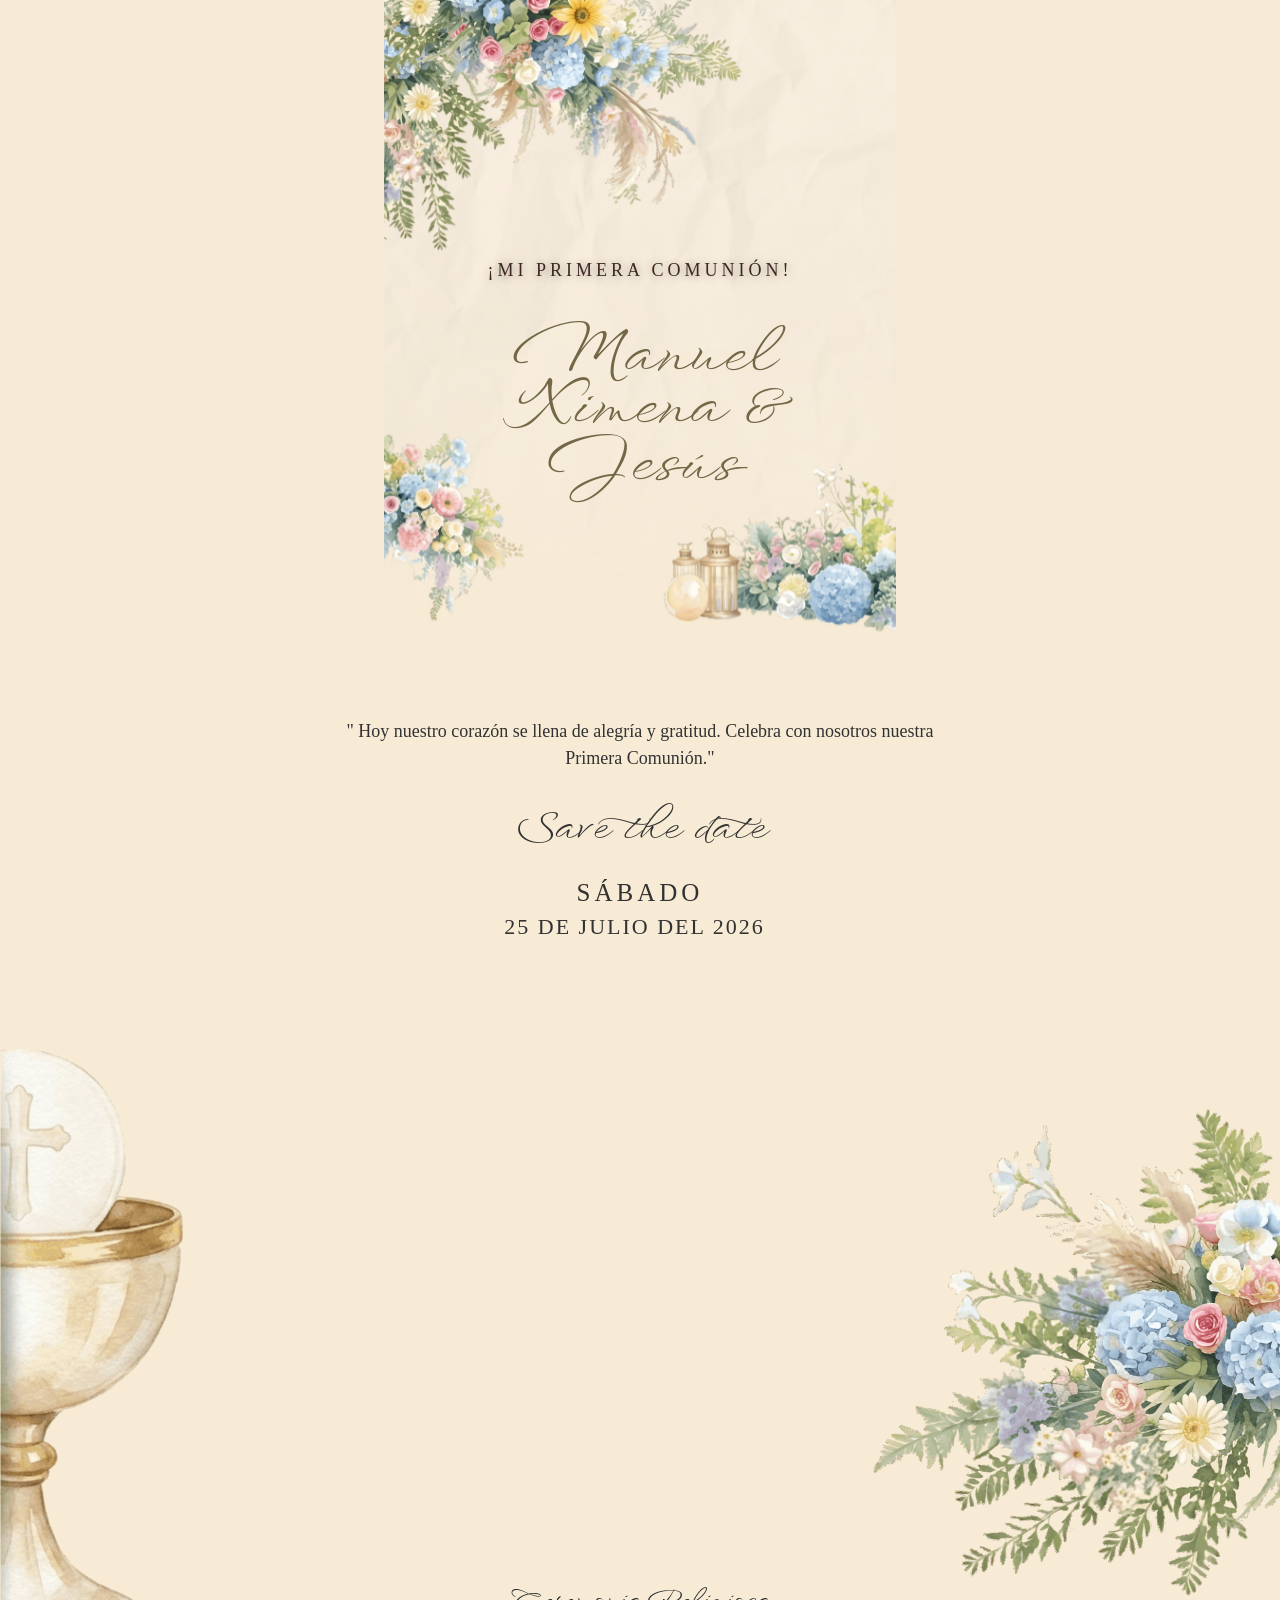
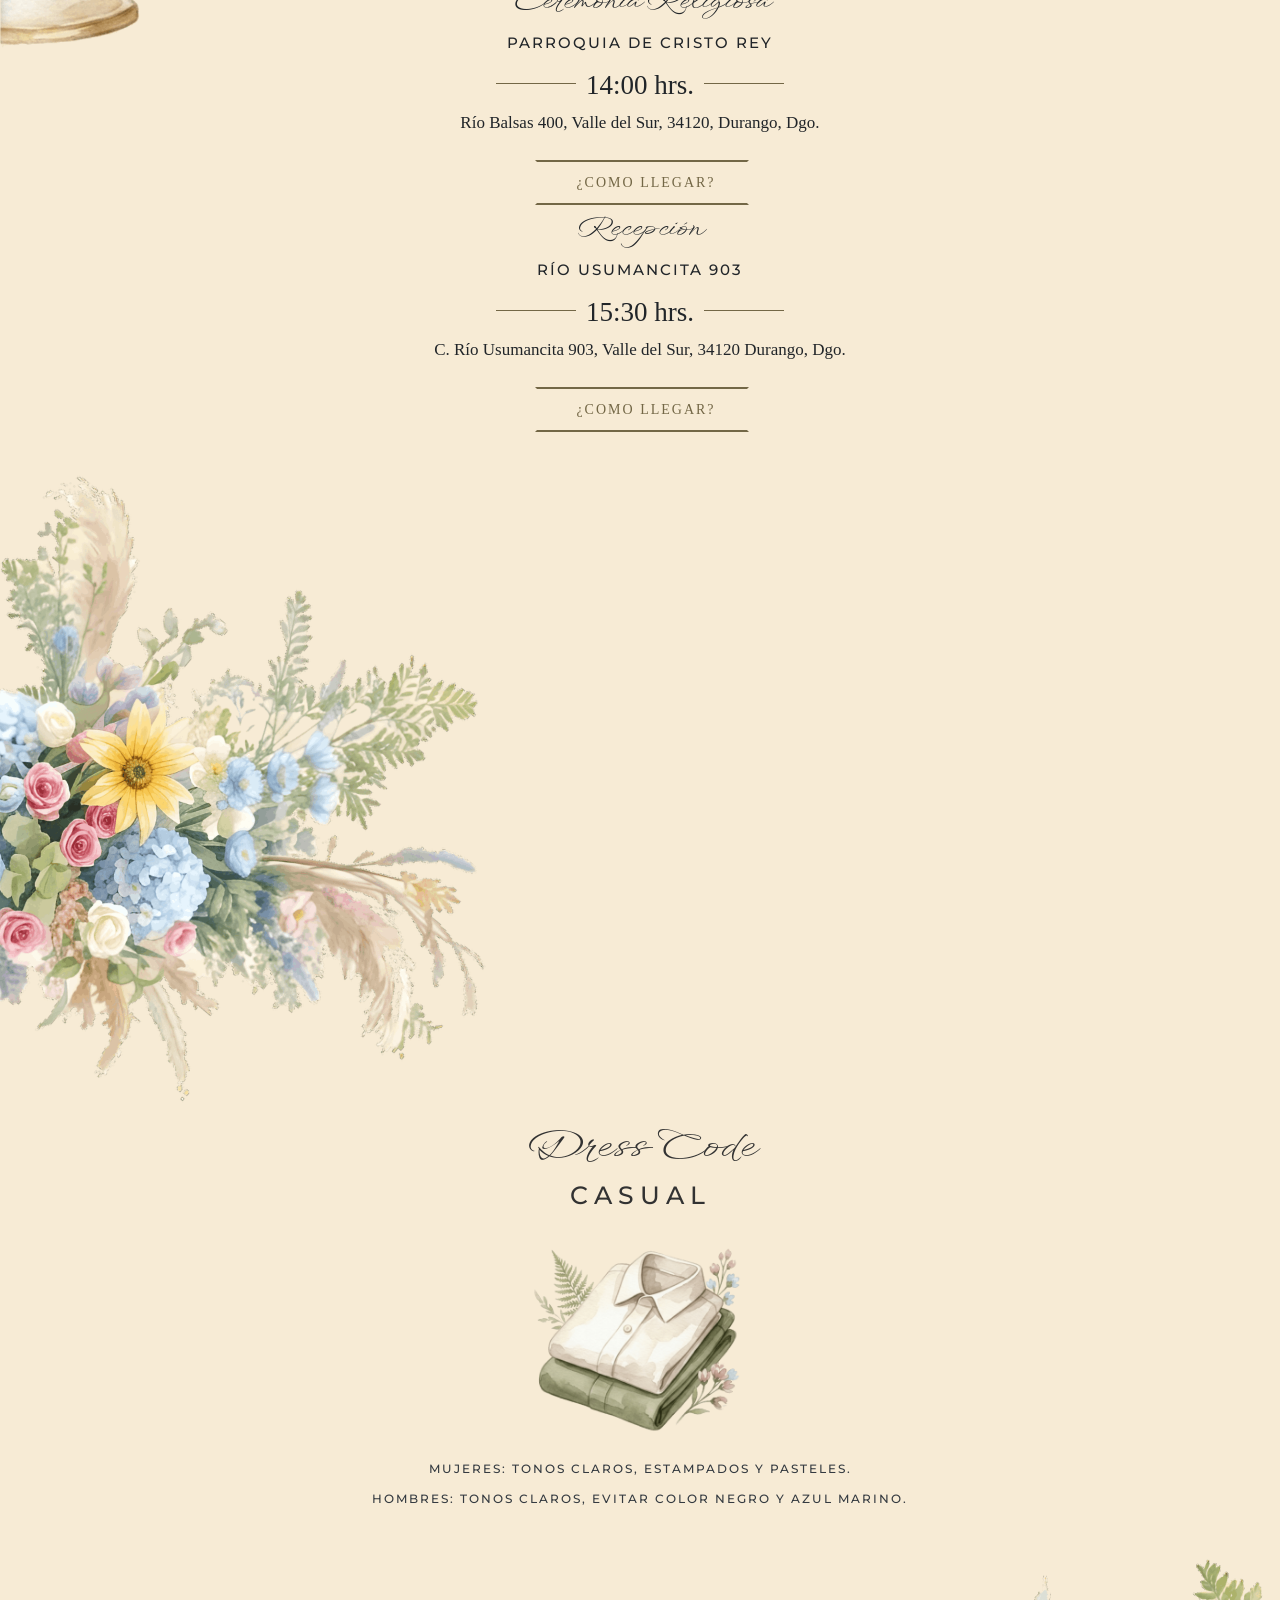
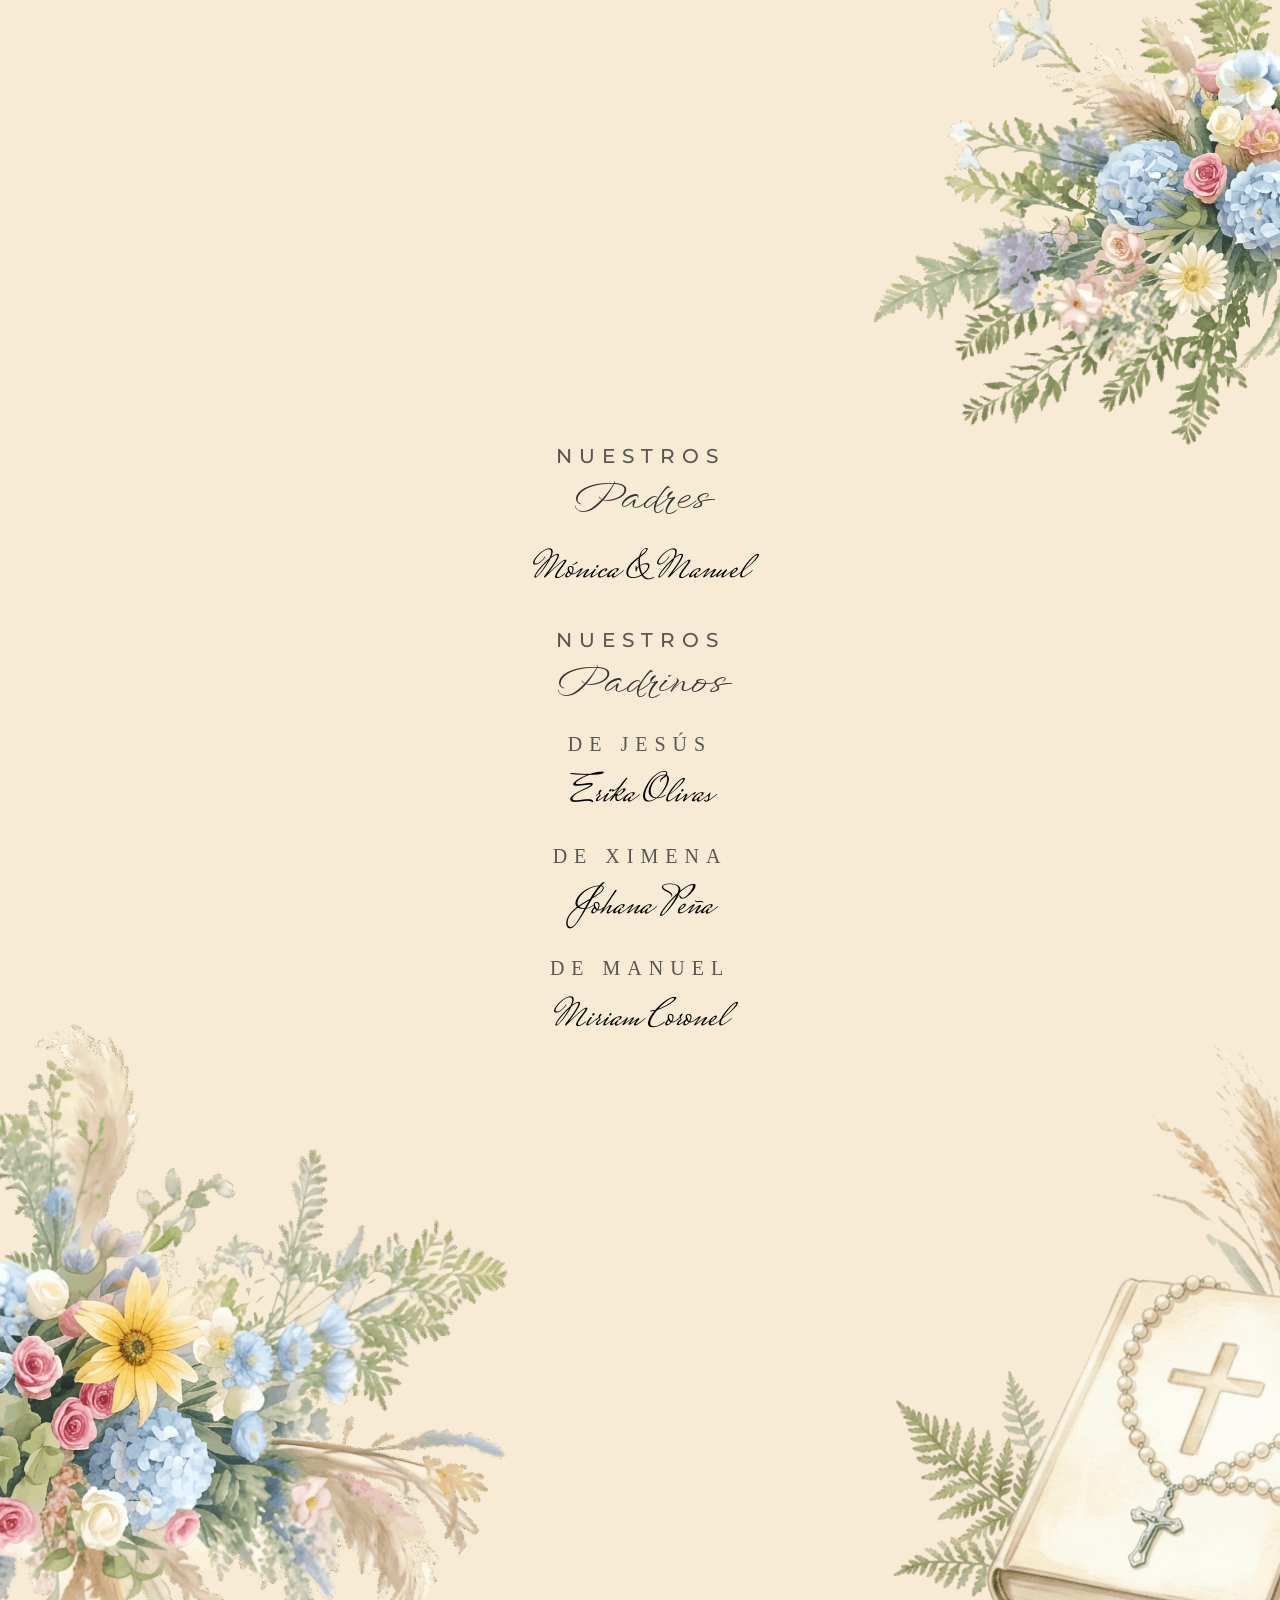
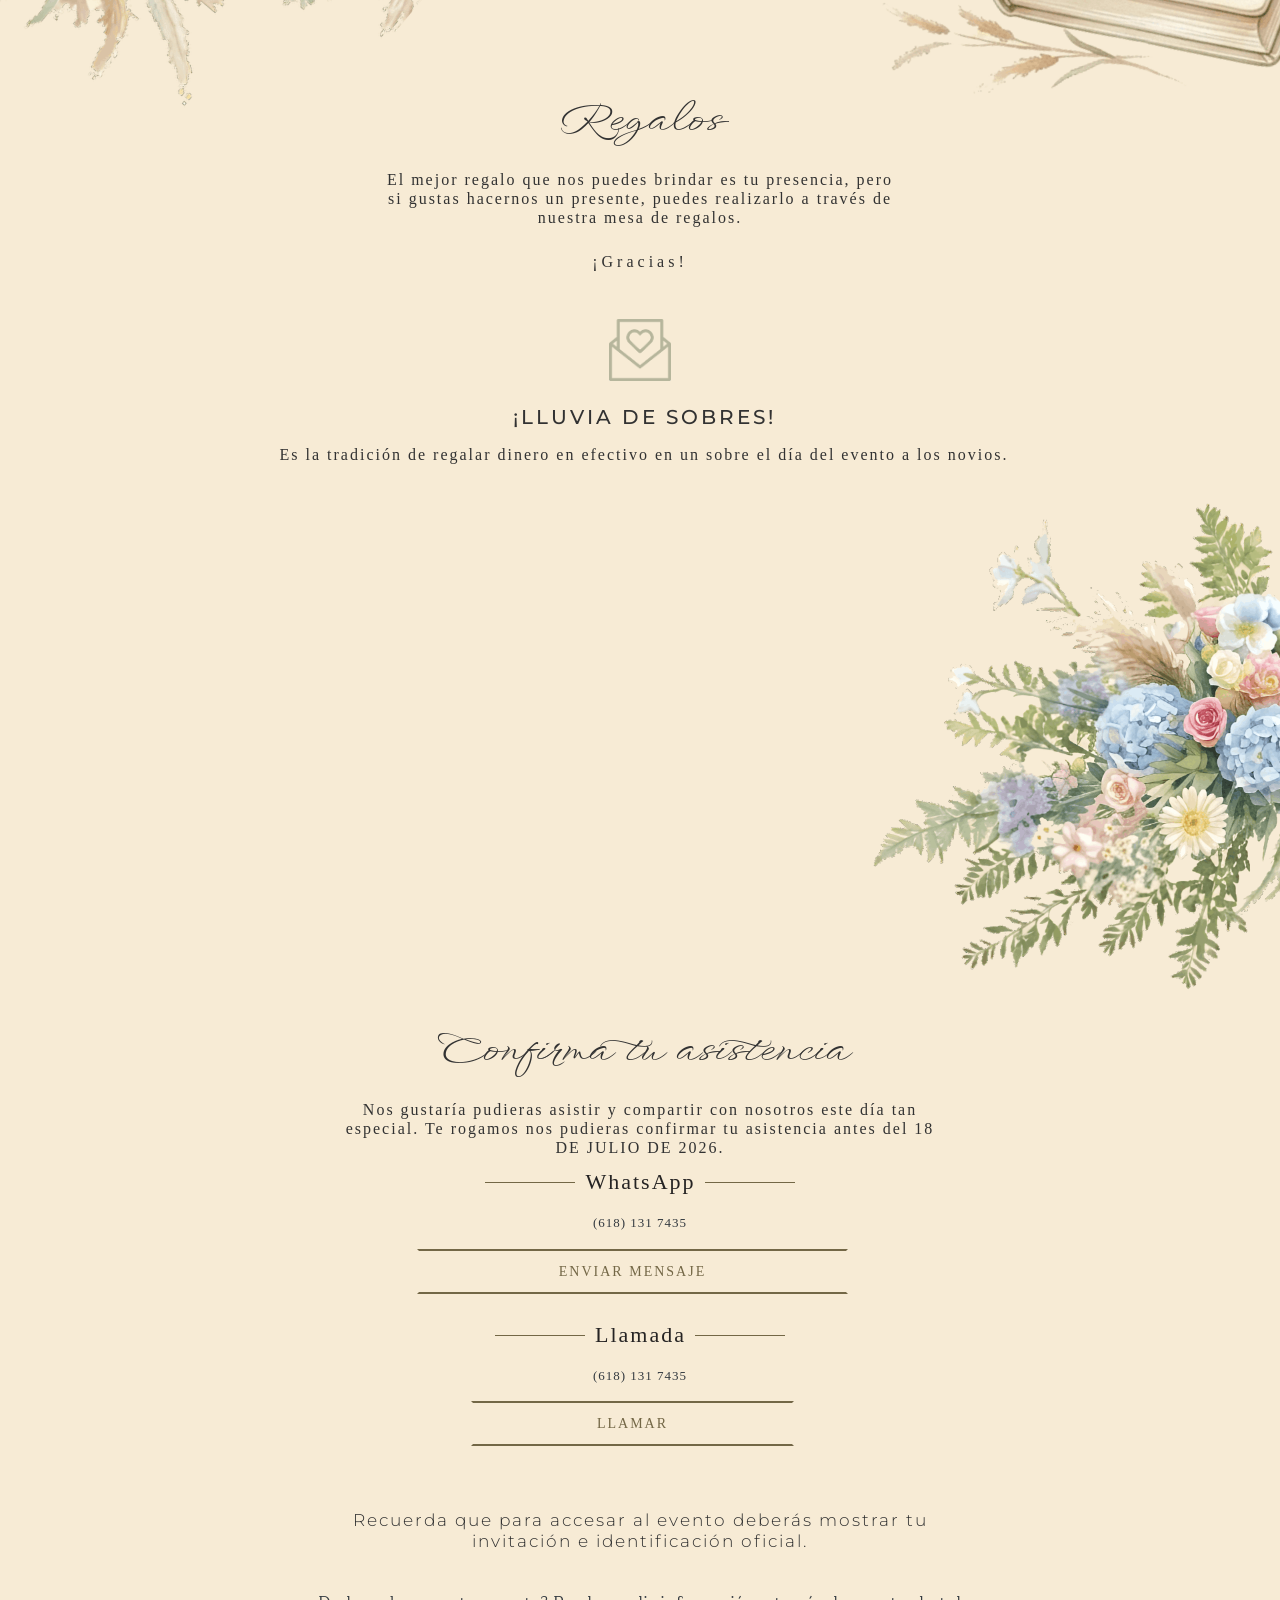
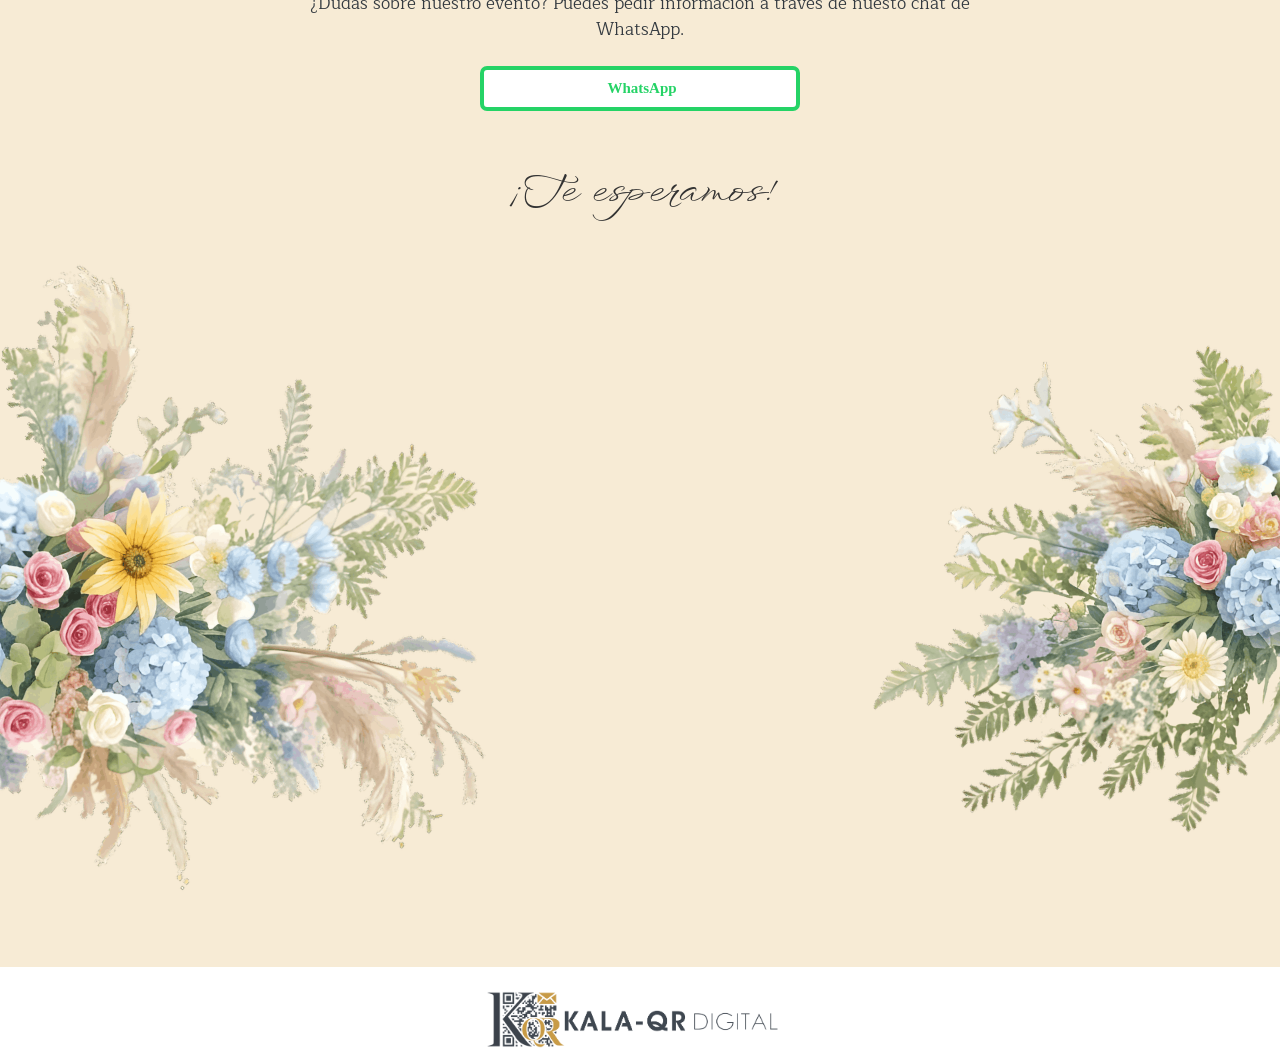
==== commit dd7e2648: "Add files via upload" ====
--- a/inicio.html
+++ b/inicio.html
@@ -13,9 +13,9 @@
         <meta property="og:type" content="website"/>
         <meta property="og:title" content="Manuel, Ximena y Jesús - ¡MI PRIMERA COMUNIÓN!"/>
         <meta property="og:description" content="Te invitamos a ser parte de este momento tan especial."/>
-        <meta property="og:url" content="https://noscasamos.github.io/noraydiego/inicio.html"/>
+        <meta property="og:url" content="https://miprimeracomunion.github.io/manuelximenayjesus/inicio.html"/>
         <meta property="article:modified_time" content="2023-02-19T17:24:46+00:00"/>
-        <meta property="og:image" content="https://noscasamos.github.io/noraydiego/img/portadaMensaje.jpg"/>
+        <meta property="og:image" content="https://miprimeracomunion.github.io/manuelximenayjesus/img/portadaMensaje.jpg"/>
         <meta property="og:image:width" content="1080"/>
         <meta property="og:image:height" content="1400"/>
         <meta property="og:image:type" content="image/jpeg"/>
@@ -26,49 +26,49 @@
       "@graph": [
           {
               "@type": "Organization",
-              "@id": "https://noscasamos.github.io/noraydiego/inicio.html/#/schema/Organization/1",
+              "@id": "https://miprimeracomunion.github.io/manuelximenayjesus/inicio.html/#/schema/Organization/1",
               "name": "Manuel, Ximena y Jesús - ¡MI PRIMERA COMUNIÓN!",
-              "url": "https://noscasamos.github.io/noraydiego/inicio.html",
+              "url": "https://miprimeracomunion.github.io/manuelximenayjesus/inicio.html",
               "sameAs": [
               ],
               "logo": {
                   "@type": "ImageObject",
-                  "@id": "https://noscasamos.github.io/noraydiego/img/portadaMensaje.jpg",
-                  "url": "https://noscasamos.github.io/noraydiego/img/portadaMensaje.jpg",
-                  "contentUrl": "https://noscasamos.github.io/noraydiego/img/portadaMensaje.jpg",
+                  "@id": "https://miprimeracomunion.github.io/manuelximenayjesus/img/portadaMensaje.jpg",
+                  "url": "https://miprimeracomunion.github.io/manuelximenayjesus/img/portadaMensaje.jpg",
+                  "contentUrl": "https://miprimeracomunion.github.io/manuelximenayjesus/img/portadaMensaje.jpg",
                   "width": 1080,
                   "height": 1400,
                   "caption": "Example Image"
               },
               "image": {
-                  "@id": "https://noscasamos.github.io/noraydiego/img/portadaMensaje.jpg"
+                  "@id": "https://miprimeracomunion.github.io/manuelximenayjesus/img/portadaMensaje.jpg"
               }
           },
           {
               "@type": "WebSite",
-              "@id": "https://noscasamos.github.io/noraydiego/inicio.html/#/schema/WebSite/1",
-              "url": "https://noscasamos.github.io/noraydiego/inicio.html",
+              "@id": "https://miprimeracomunion.github.io/manuelximenayjesus/inicio.html/#/schema/WebSite/1",
+              "url": "https://miprimeracomunion.github.io/manuelximenayjesus/inicio.html",
               "name": "Manuel, Ximena y Jesús - ¡MI PRIMERA COMUNIÓN!",
               "publisher": {
-                  "@id": "https://noscasamos.github.io/noraydiego/inicio.html/#/schema/Organization/1"
+                  "@id": "https://miprimeracomunion.github.io/manuelximenayjesus/inicio.html/#/schema/Organization/1"
               },
               "potentialAction": {
                   "@type": "SearchAction",
-                  "target": "https://noscasamos.github.io/noraydiego/inicio.html/?s={search_term_string}",
+                  "target": "https://miprimeracomunion.github.io/manuelximenayjesus/inicio.html/?s={search_term_string}",
                   "query-input": "required name=search_term_string"
               }
           },
           {
               "@type": "WebPage",
-              "@id": "https://noscasamos.github.io/noraydiego/inicio.html",
-              "url": "https://noscasamos.github.io/noraydiego/inicio.html",
+              "@id": "https://miprimeracomunion.github.io/manuelximenayjesus/inicio.html",
+              "url": "https://miprimeracomunion.github.io/manuelximenayjesus/inicio.html",
               "inLanguage": "es",
               "name": "Example Page",
               "isPartOf": {
-                  "@id": "https://noscasamos.github.io/noraydiego/inicio.html/#/schema/WebSite/1"
+                  "@id": "https://miprimeracomunion.github.io/manuelximenayjesus/inicio.html/#/schema/WebSite/1"
               },
               "about": {
-                  "@id": "https://noscasamos.github.io/noraydiego/inicio.html/#/schema/Organization/1"
+                  "@id": "https://miprimeracomunion.github.io/manuelximenayjesus/inicio.html/#/schema/Organization/1"
               },
               "datePublished": "2015-09-14T08:13:22+00:00",
               "dateModified": "2019-03-28T12:46:37+00:00",
@@ -78,8 +78,8 @@
   }
         </script>
 
-         <link rel="alternate" type="application/rss+xml" title=" &raquo; Feed" href="https://noscasamos.github.io/noraydiego/inicio.html/feed/"/>
-        <link rel="alternate" type="application/rss+xml" title=" &raquo; Feed de los comentarios" href="https://noscasamos.github.io/noraydiego/inicio.html/comments/feed/"/>
+         <link rel="alternate" type="application/rss+xml" title=" &raquo; Feed" href="https://miprimeracomunion.github.io/manuelximenayjesus/inicio.html/feed/"/>
+        <link rel="alternate" type="application/rss+xml" title=" &raquo; Feed de los comentarios" href="https://miprimeracomunion.github.io/manuelximenayjesus/inicio.html/comments/feed/"/>
  <link
         rel="stylesheet"
         href="https://cdn.jsdelivr.net/npm/swiper@9/swiper-bundle.min.css"
--- a/css/demo001.css
+++ b/css/demo001.css
@@ -1629,7 +1629,7 @@
 }
 .nuestraBoda2{
  font-family: 'Cantata One', serif;
-    color: #000;
+    color: #3E2723;
     font-size: 18px;
     text-shadow: 0px 1px 10px rgba(0,0,0,0.4);
     margin-top: 190px;
@@ -1644,7 +1644,7 @@
   font-style: normal;
   margin-top:280px;
   margin-bottom: -20px;
-  color:#fff;
+  color:#736746;
   font-size: 70px;
   z-index: 9999;
 
@@ -1697,7 +1697,7 @@
 }
 .nuestraBoda2{
  font-family: 'Cantata One', serif;
-    color: #000;
+    color: #3E2723;
     font-size: 18px;
     text-shadow: 0px 1px 10px rgba(0,0,0,0.4);
     margin-top: 160px;
@@ -1712,7 +1712,7 @@
   font-style: normal;
   margin-top:280px;
   margin-bottom: -20px;
-  color:#fff;
+  color:#736746;
   font-size: 70px;
   z-index: 9999;
  
@@ -1764,7 +1764,7 @@
 }
 .nuestraBoda2{
  font-family: 'Cantata One', serif;
-    color: #000;
+    color: #3E2723;
     font-size: 18px;
     text-shadow: 0px 1px 10px rgba(0,0,0,0.4);
     margin-top: 230px;
@@ -1779,7 +1779,7 @@
   font-style: normal;
   margin-top:380px;
   margin-bottom: -20px;
-  color:#fff;
+  color:#736746;
   font-size: 70px;
   z-index: 9999;
 
@@ -1832,7 +1832,7 @@
 }
 .nuestraBoda2{
  font-family: 'Cantata One', serif;
-    color: #000;
+    color: #3E2723;
     font-size: 18px;
     text-shadow: 0px 1px 10px rgba(0,0,0,0.4);
     margin-top: 210px;
@@ -1899,7 +1899,7 @@
 }
 .nuestraBoda2{
  font-family: 'Cantata One', serif;
-    color: #000;
+    color: #3E2723;
     font-size: 18px;
     text-shadow: 0px 1px 10px rgba(0,0,0,0.4);
     margin-top: 180px;
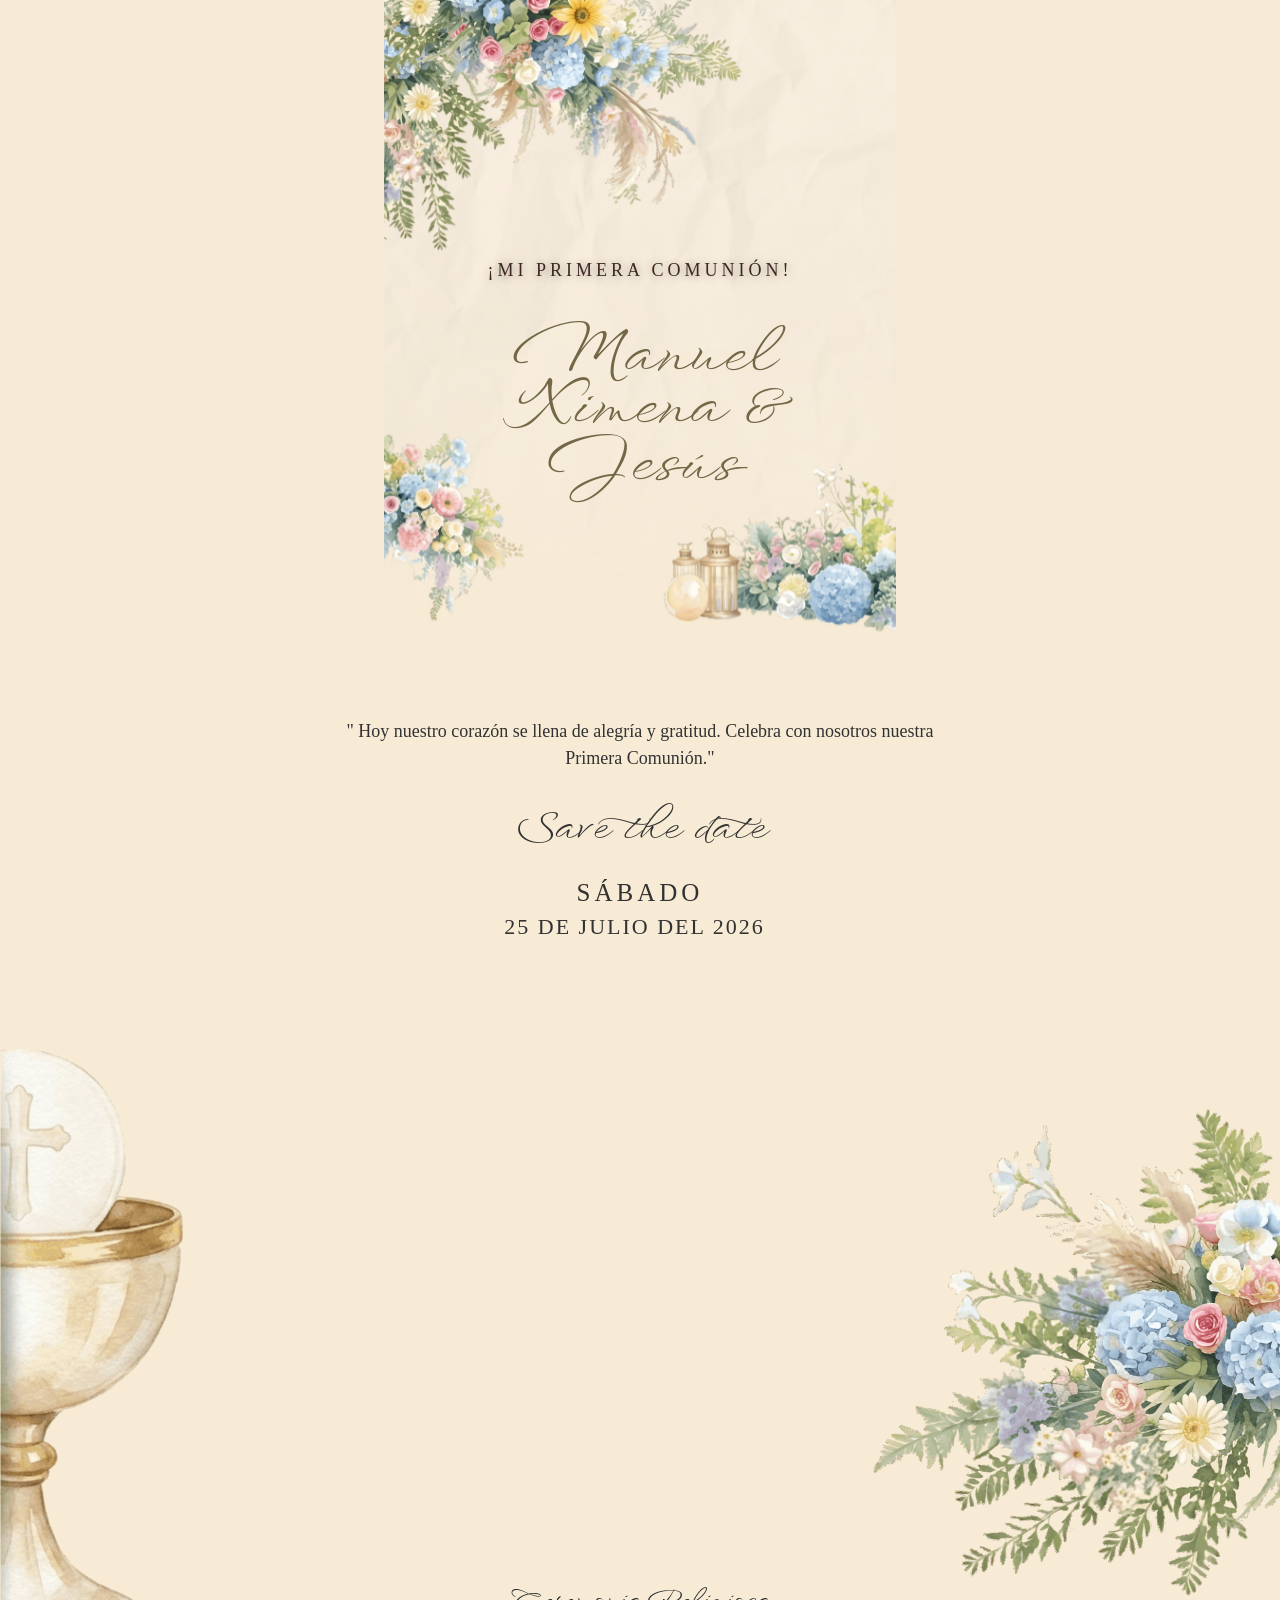
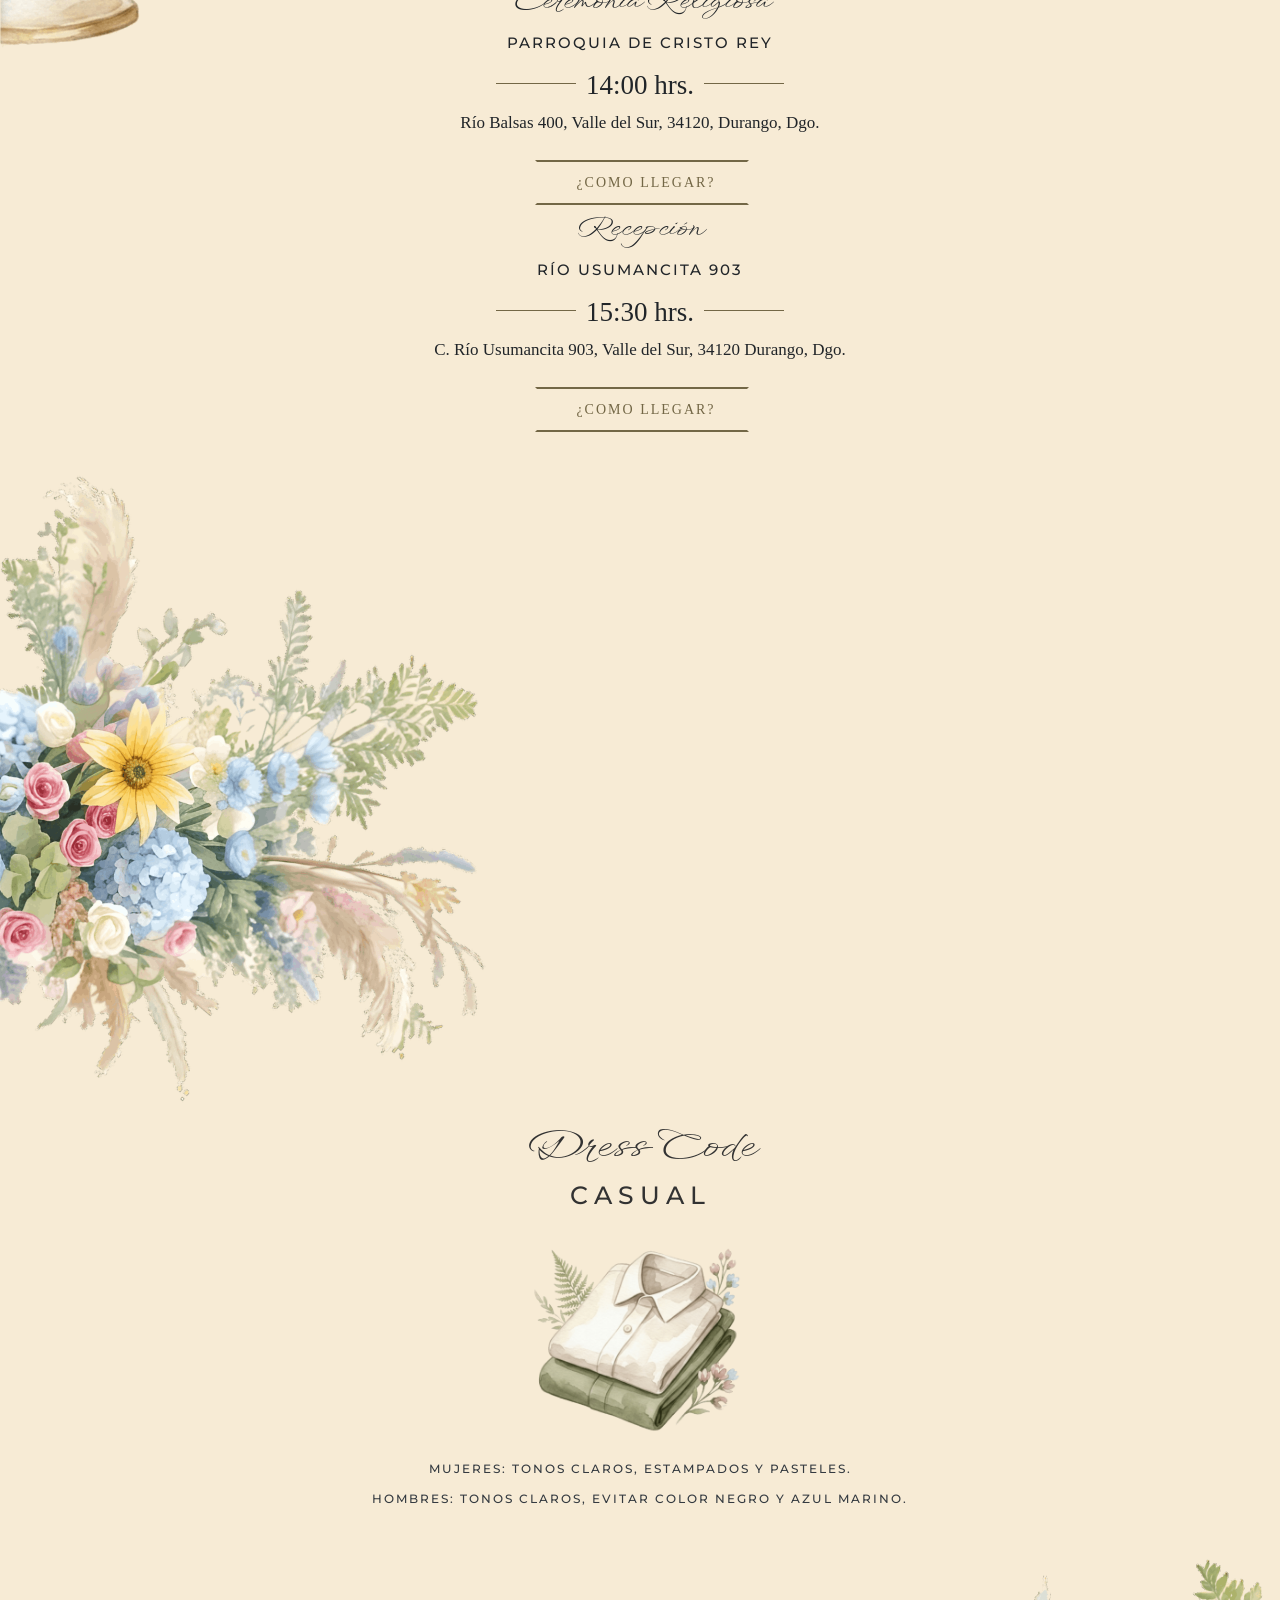
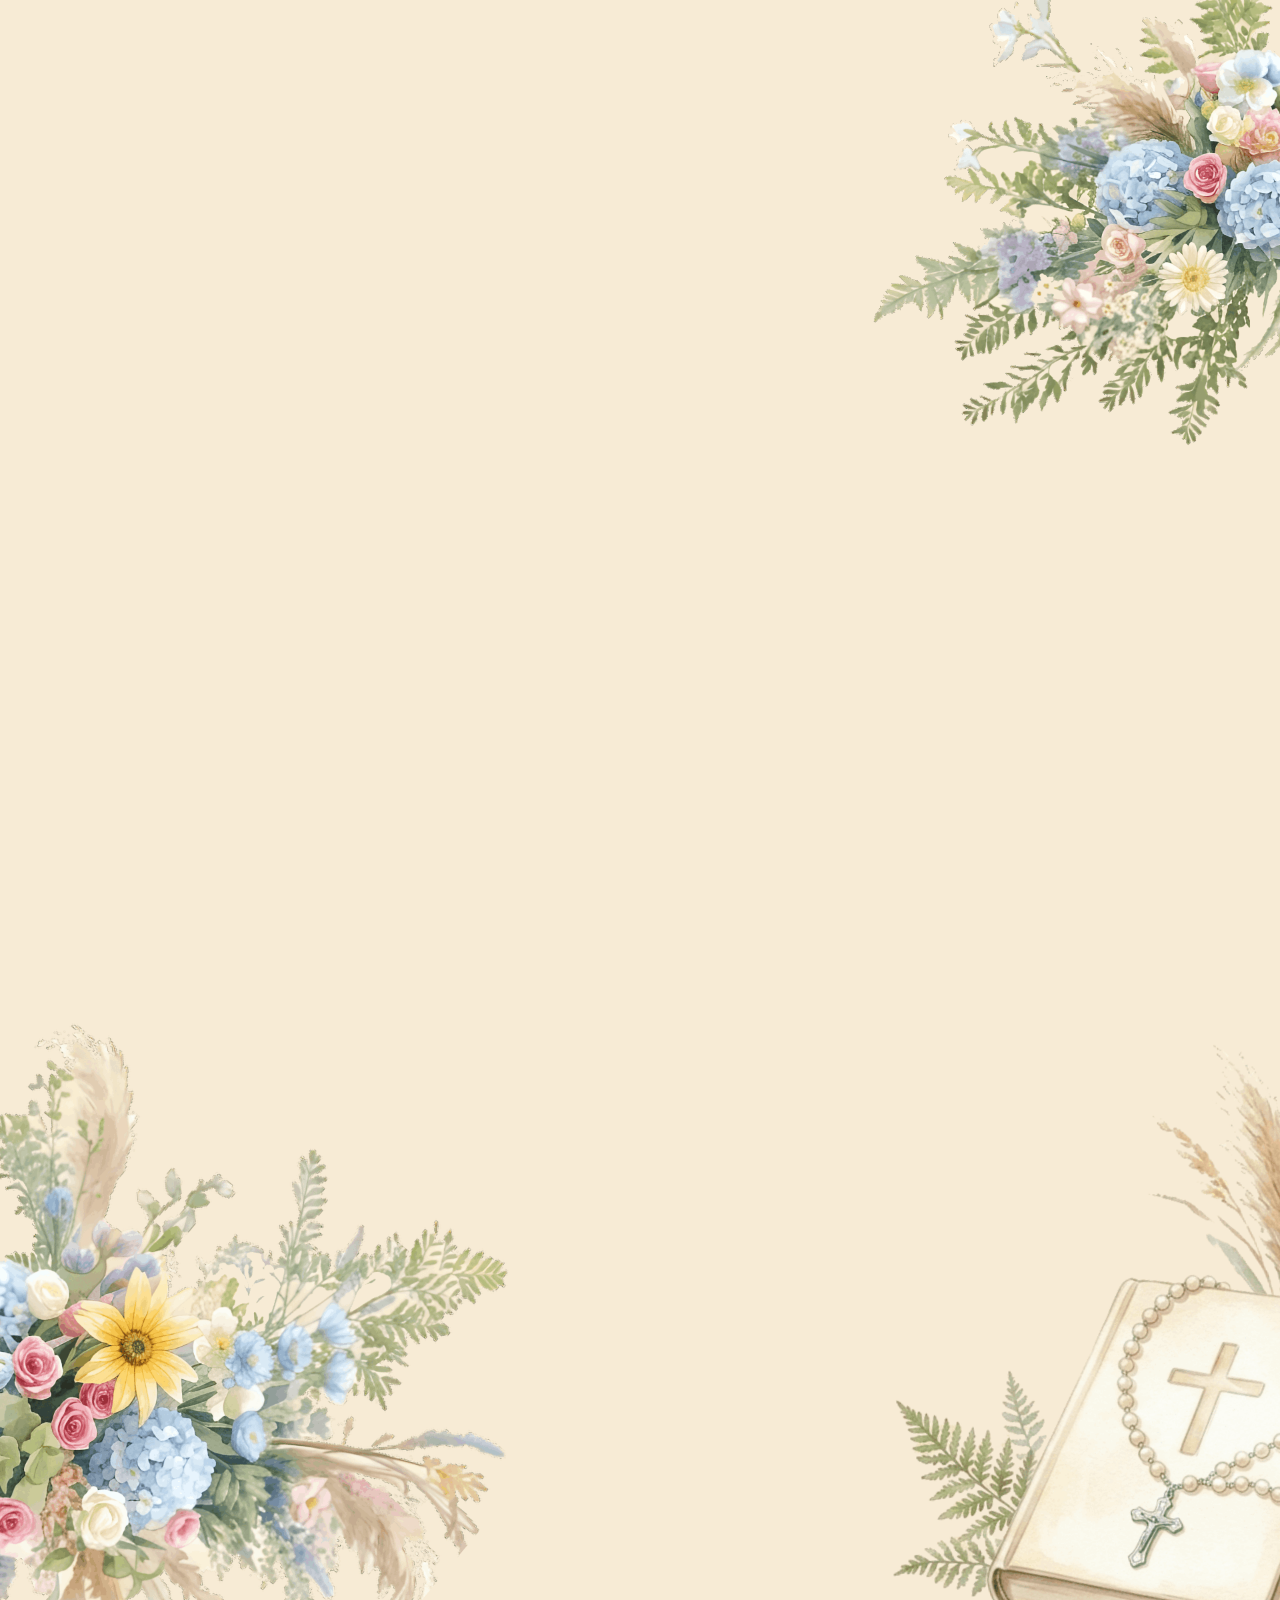
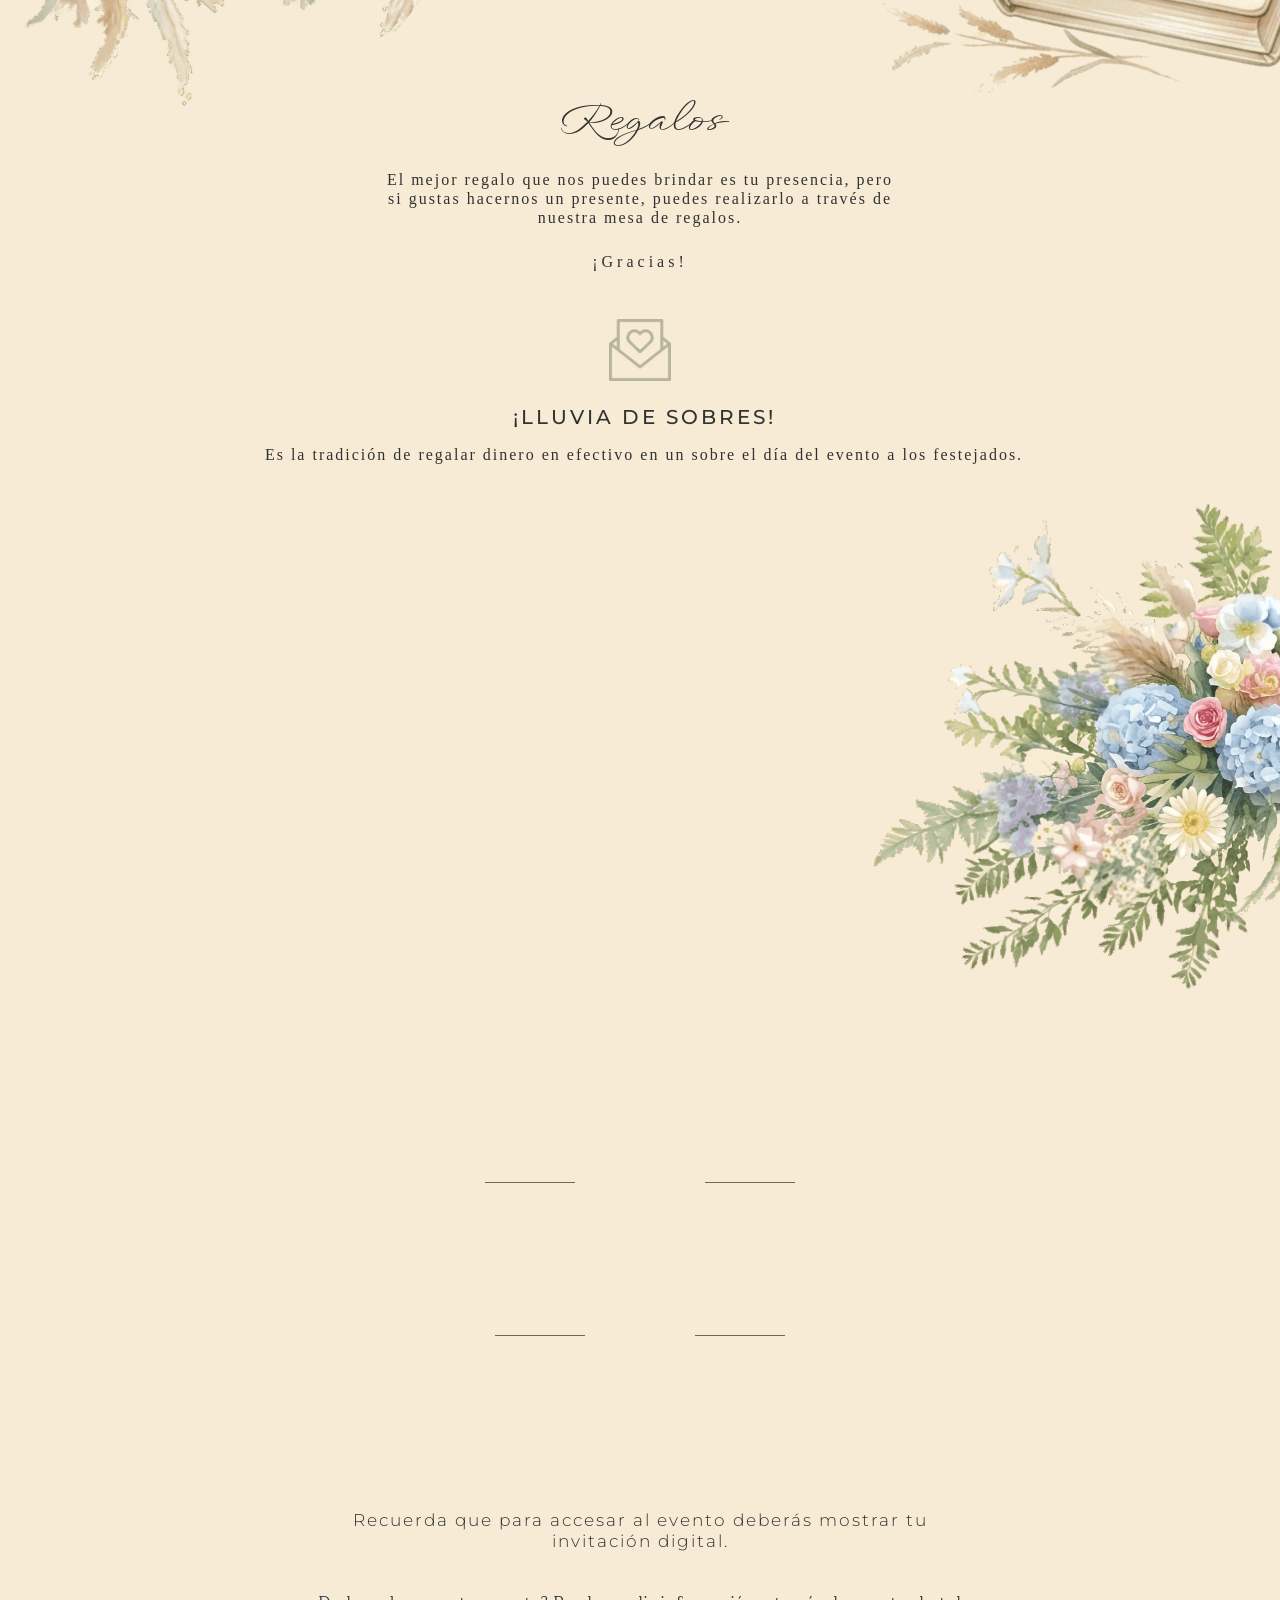
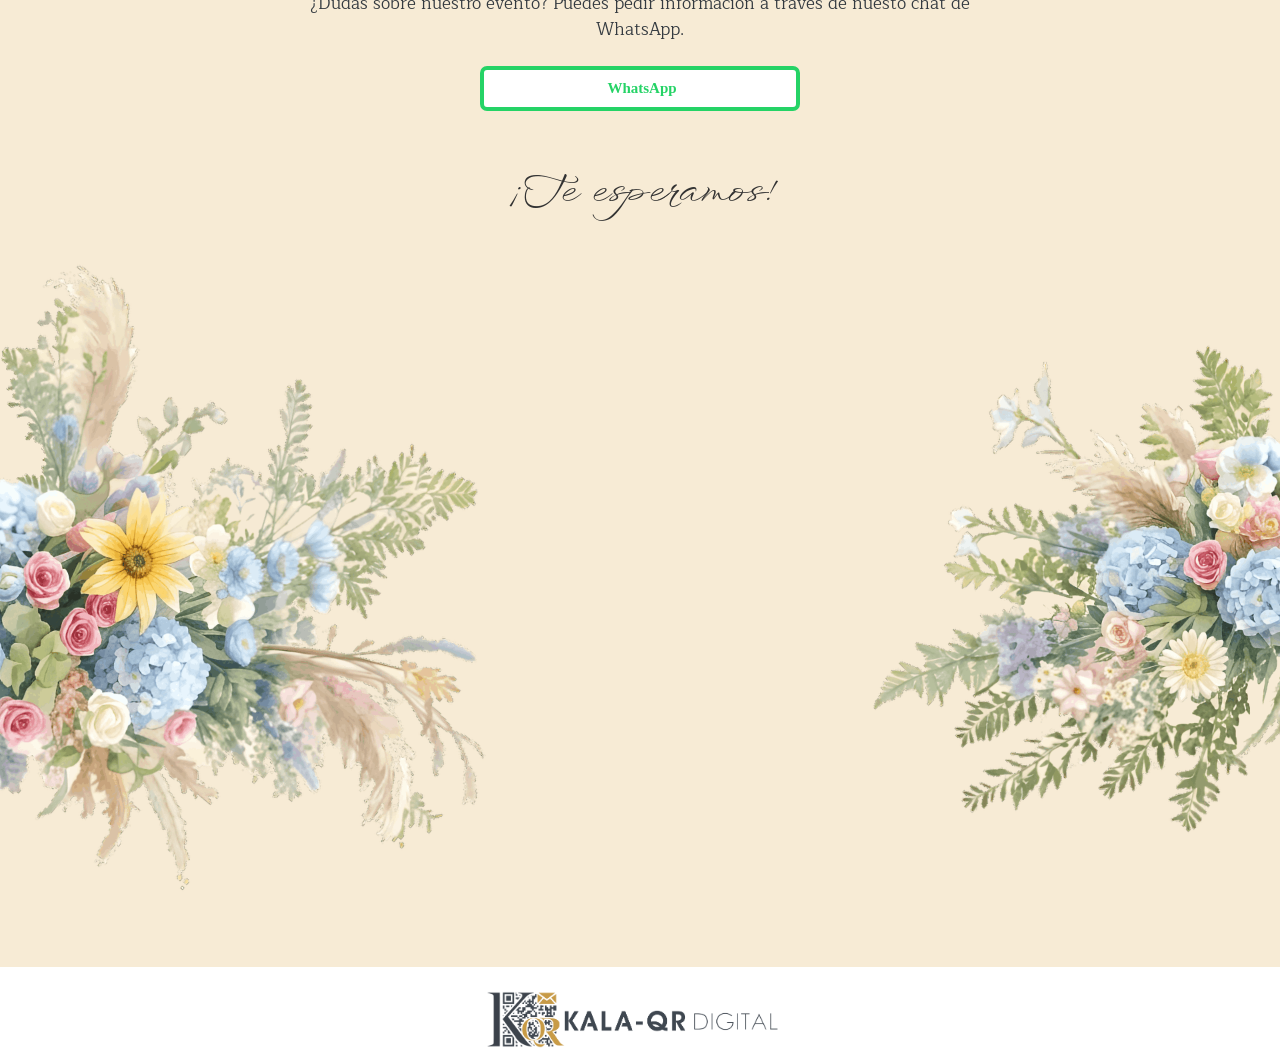
==== commit 5fe57992: "Add files via upload" ====
--- a/inicio.html
+++ b/inicio.html
@@ -558,7 +558,7 @@
 <div class="row justify-content-center mt-5" style="margin:0 auto;" id="regalos">
     <img class="text-right col-2 col-md-1" src="img/sobre.png" style="margin-top: 0px; opacity: .7;"> 
     <h5 class='respetuosamente col-12 col-md-12 mt-4 text-center ml-2' style="font-family: 'Montserrat', sans-serif;  font-optical-sizing: auto; font-weight: 500; letter-spacing: 3px; font-size: 20px;">¡LLUVIA DE SOBRES!</h5> 
-        <h5 class='respetuosamente col-10 col-md-12  mb-4 text-center ml-2 mt-2' style=""  >Es la tradición de regalar dinero en efectivo en un sobre el día del evento a los novios.</h5>
+        <h5 class='respetuosamente col-10 col-md-12  mb-4 text-center ml-2 mt-2' style=""  >Es la tradición de regalar dinero en efectivo en un sobre el día del evento a los festejados.</h5>
     </div>
 
 <!--<div class="row justify-content-center" style="margin:0 auto;" id="regalos">
@@ -755,7 +755,7 @@
  
         <p id="numero" class='textoasistencia col-12 col-lg-12 mb-3 text-center text-dark' style="letter-spacing: 1px; font-size: 13px; color:#252323; font-family: 'Cantata One', serif; margin-top: -35px; text-decoration: none;"> (618) 131 7435</p>
     <div class=" logos1 row justify-content-center align-items-center mb-4 " > 
-            <a  href="https://wa.me//526181317435?text=¡Hola!%20Gracias%20por%20la%20invitación.%20Confirmo%20mi%20asistencia%20para%20la%20boda.&#128513" class="btnWhatsNovios text-center align-items-center col-6 col-md-4" style="letter-spacing: 2px;">ENVIAR MENSAJE</a> 
+            <a  href="https://wa.me//526181317435?text=¡Hola!%20Gracias%20por%20la%20invitación.%20Confirmo%20mi%20asistencia%20para%20la%20fiesta.&#128513" class="btnWhatsNovios text-center align-items-center col-6 col-md-4" style="letter-spacing: 2px;">ENVIAR MENSAJE</a> 
     </div>
     
     <!--<p id="numero" class='textoasistencia col-12 col-lg-12 mb-3 mt-4 text-center text-dark' style="letter-spacing: 1px; font-size: 13px; color:#252323; font-family: 'Cantata One', serif; text-decoration: none;">(618) 300 9229</p>
@@ -787,7 +787,7 @@
 
   
   <div class="row justify-content-center" style="margin:0 auto;">
-  <h2 class="respetuosamente col-12 col-md-6 mt-2 mt-md-5 mb-3 text-center" style="font-size: 17px; color:#323232;  font-family: 'Montserrat', sans-serif; font-optical-sizing: auto; font-weight: 300;">Recuerda que para accesar al evento deberás mostrar tu invitación e identificación oficial.</h2>
+  <h2 class="respetuosamente col-12 col-md-6 mt-2 mt-md-5 mb-3 text-center" style="font-size: 17px; color:#323232;  font-family: 'Montserrat', sans-serif; font-optical-sizing: auto; font-weight: 300;">Recuerda que para accesar al evento deberás mostrar tu invitación digital.</h2>
  <p class='textoasistencia col-12 col-md-7 mb-4 mt-4 text-center text-dark' >¿Dudas sobre nuestro evento? Puedes pedir información a través de nuesto chat de WhatsApp.<p> 
  </div>
          <div class=" logos1 row justify-content-center align-items-center mb-4" style="margin:0 auto;" > 
--- a/css/demo001.css
+++ b/css/demo001.css
@@ -995,12 +995,12 @@
 
 .btnComoLlegar:hover{
   text-decoration: none;
-  background-color: white; 
+  background-color: #f7ebd5; 
   font-family: 'Cantata One', serif;
   font-optical-sizing: auto;
   font-weight: 500;
   font-size: 14px;
-  color:#736746;
+  color:#fff;
   height: 45px;
 
    box-shadow: 1px 8px 32px 4px rgba(162,162,162,0.59);
@@ -1157,7 +1157,7 @@
     border-bottom-color:#ffffff;
 }
 #scroll:hover {
-    background-color:#7b6a90;
+    background-color:#adc5d9;
     opacity:1;filter:"alpha(opacity=100)";
     -ms-filter:"alpha(opacity=100)";
 }
@@ -1413,7 +1413,7 @@
 
 .btnComoLlegar:hover{
     text-decoration: none;
-  background-color: #f7ebd5; 
+  background-color: #736746; 
   font-family: 'Cantata One', serif;
   font-optical-sizing: auto;
   font-weight: 500;
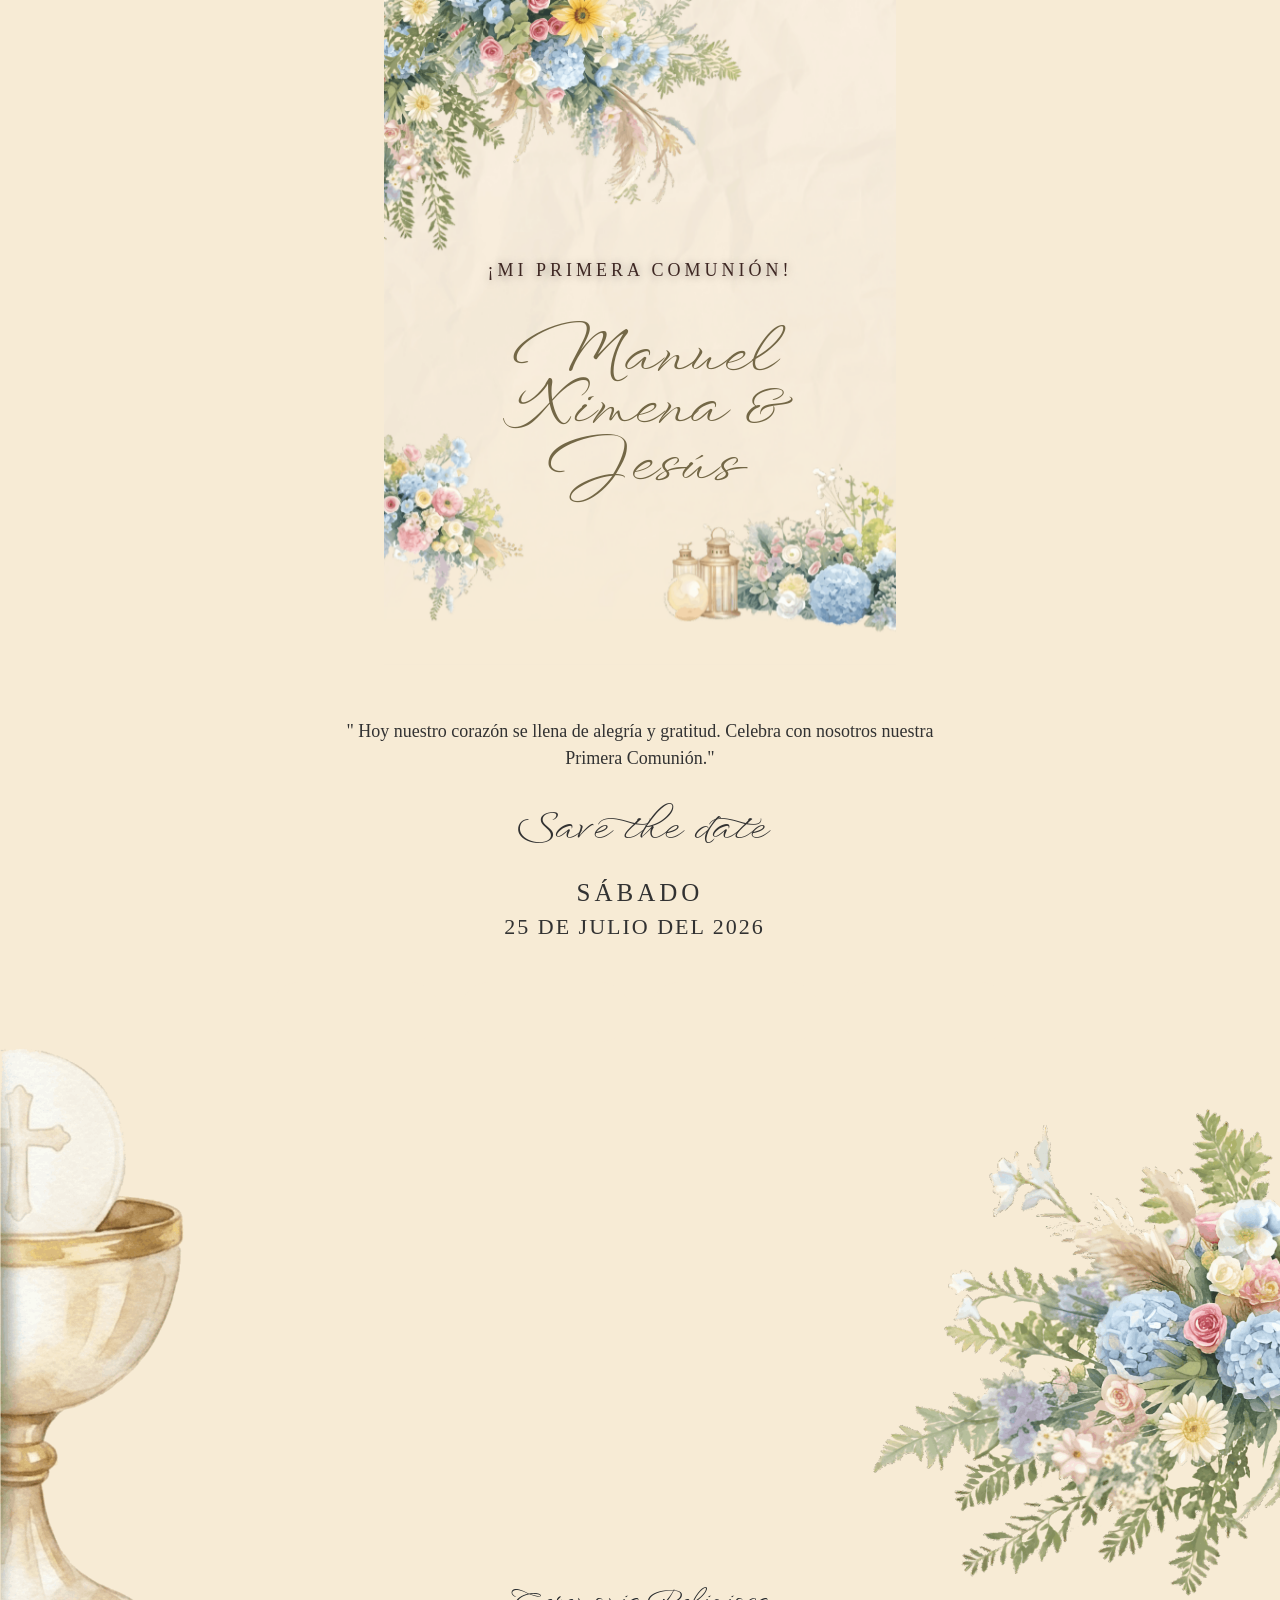
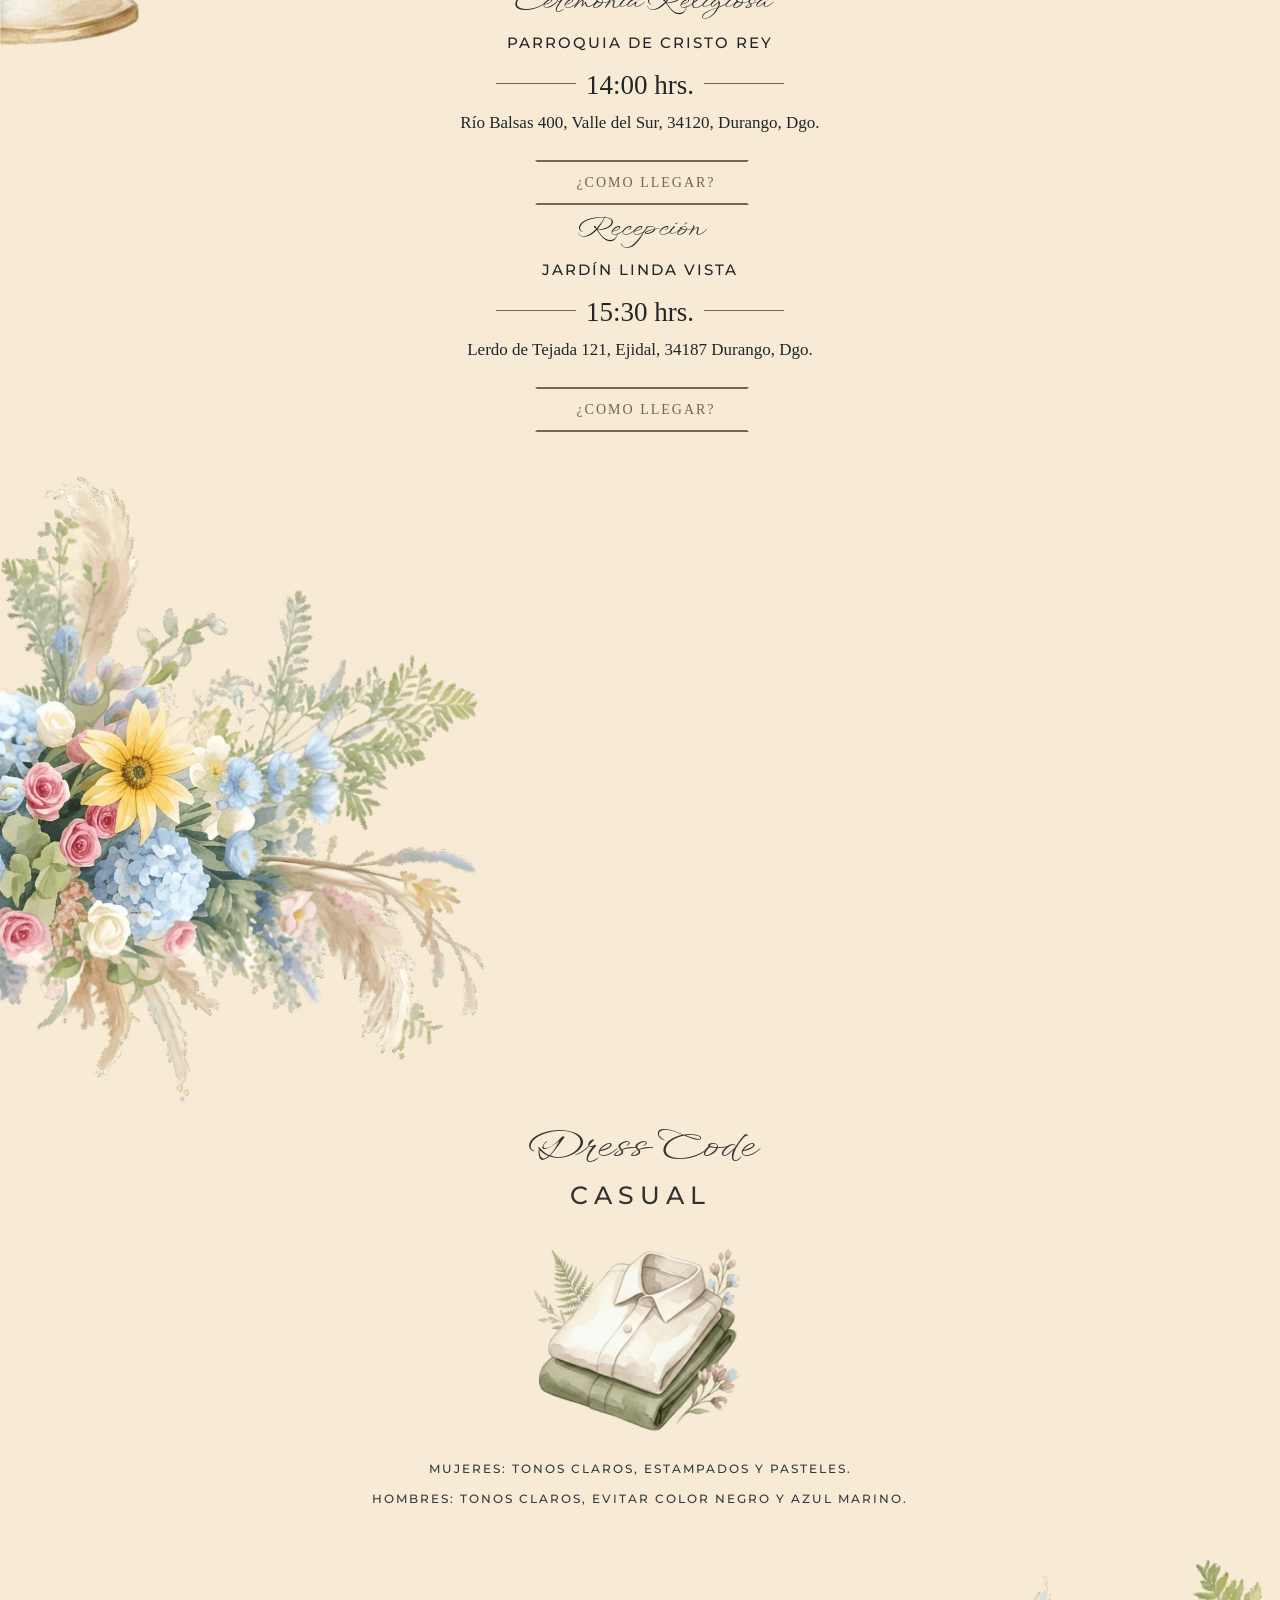
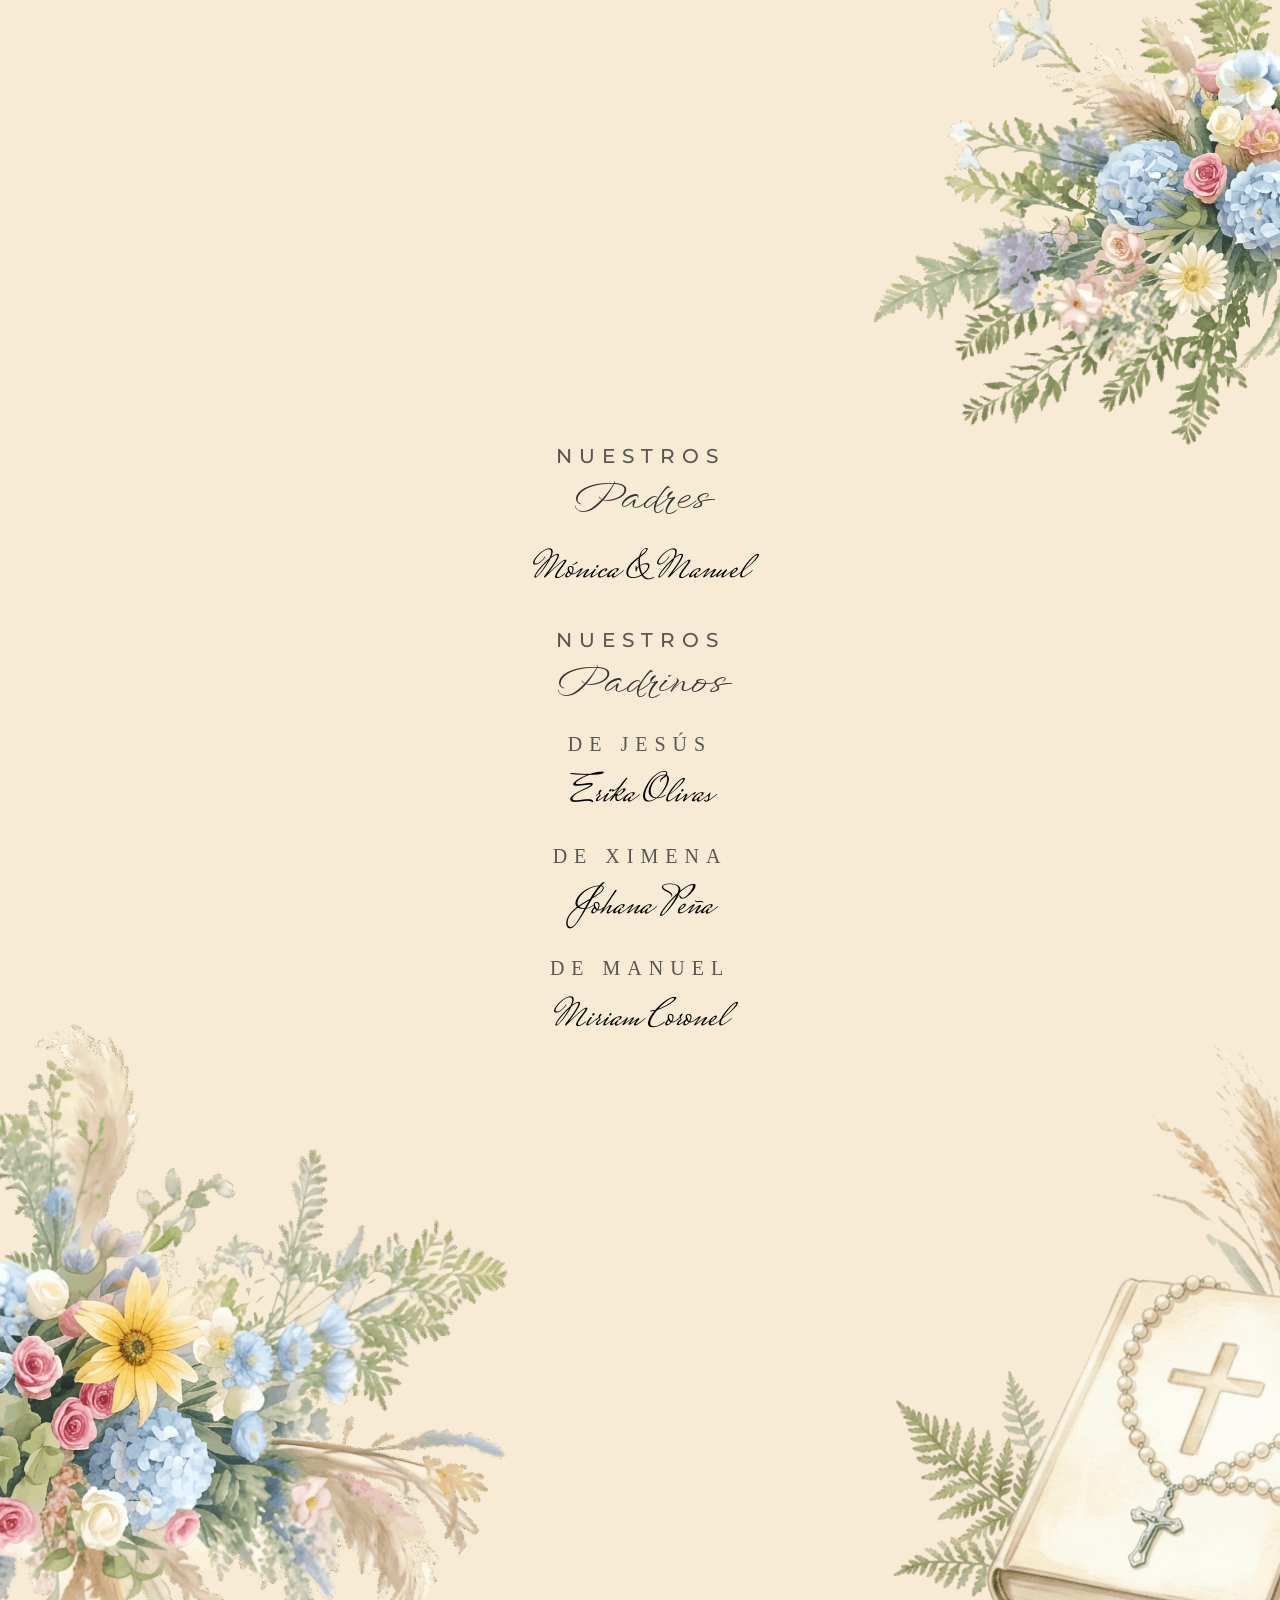
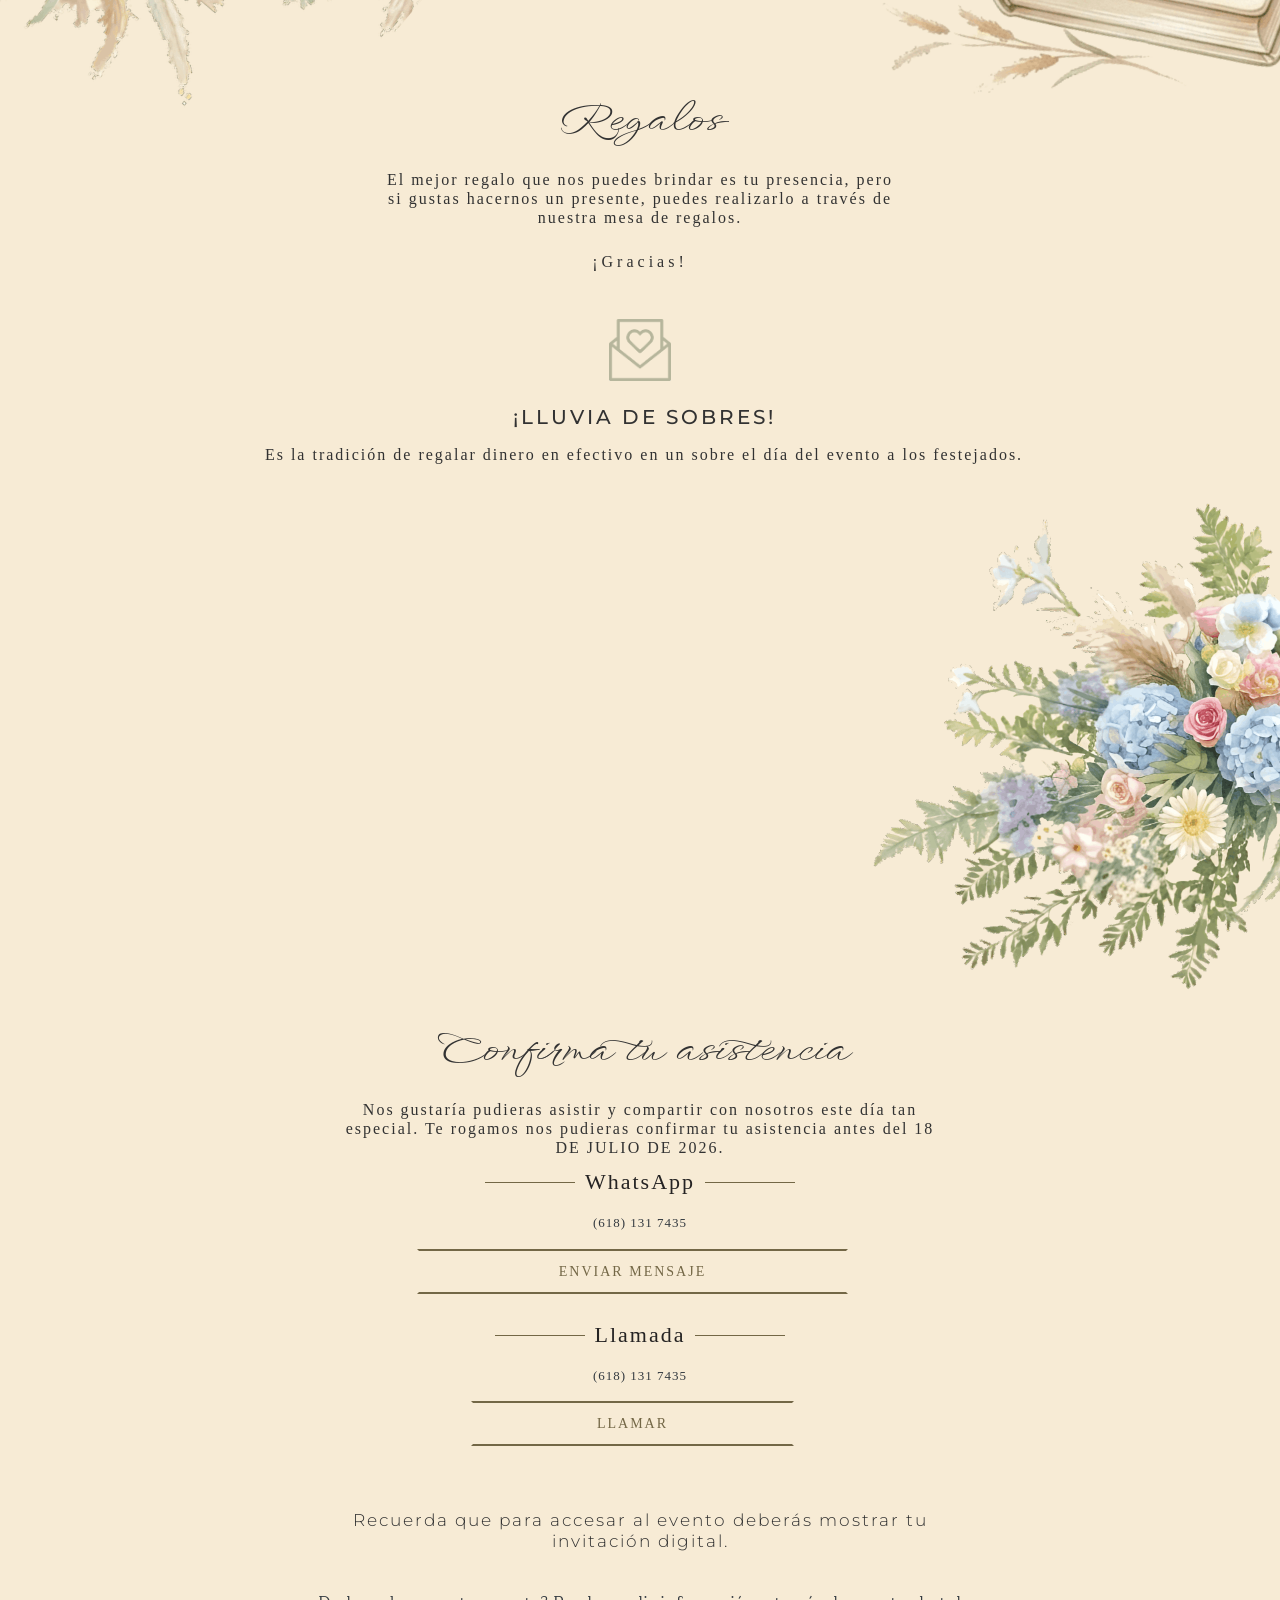
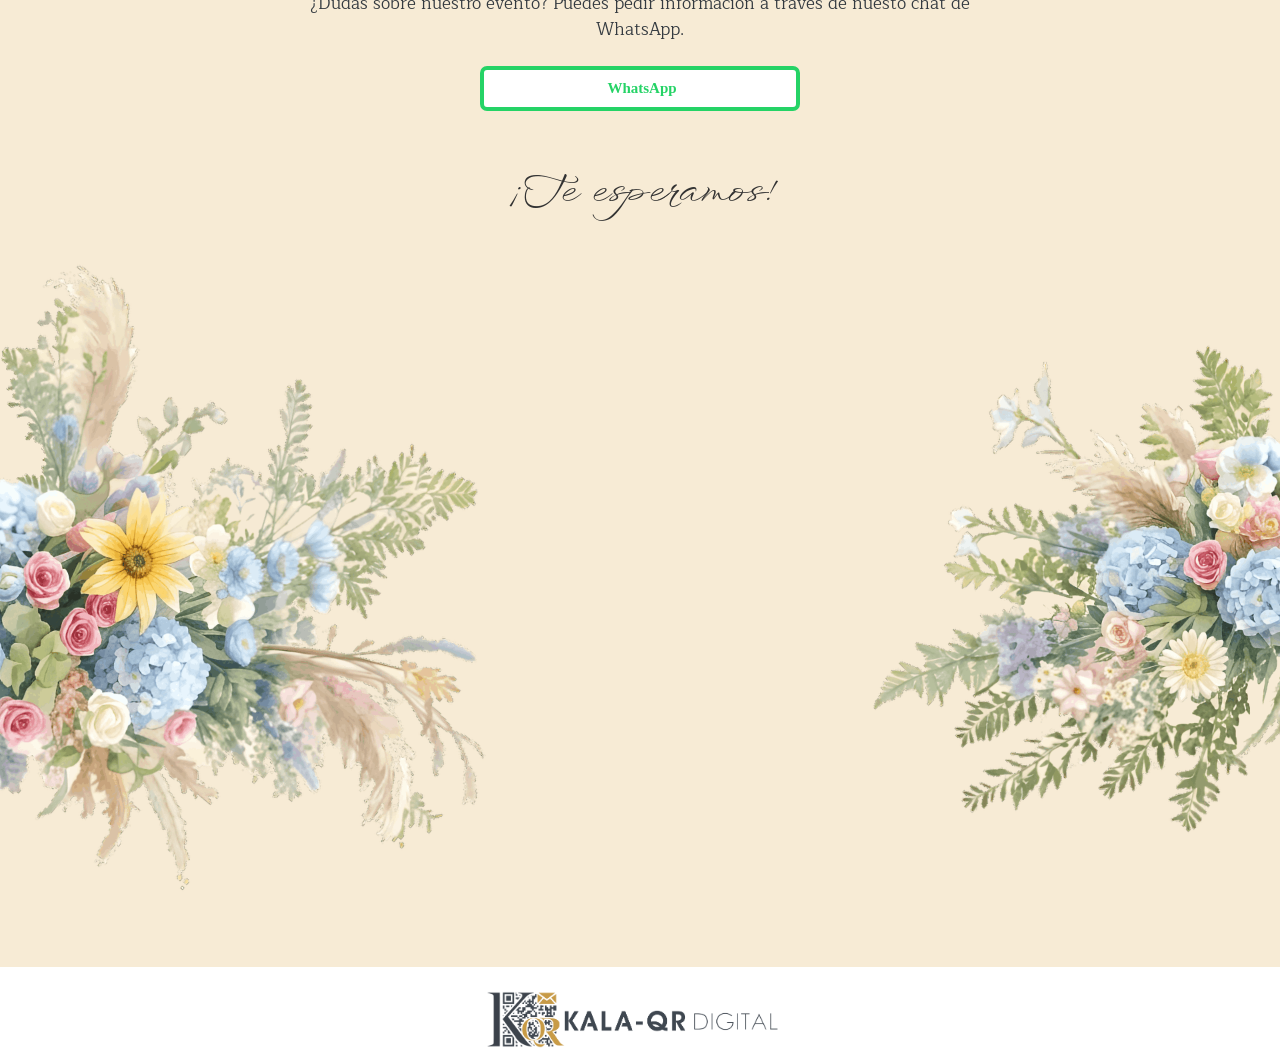
==== commit 2b51041c: "Add files via upload" ====
--- a/inicio.html
+++ b/inicio.html
@@ -416,19 +416,19 @@
         <h5 id="salonIglesia" class='dondeycuandotitulo col-12 col-lg-12 mt-2 text-center' >Recepción</h5>  
          
     
-        <h6 class='lugar col-12 col-lg-12 mt-3 text-center' >RÍO USUMANCITA 903</h6>
+        <h6 class='lugar col-12 col-lg-12 mt-3 text-center' >JARDÍN LINDA VISTA</h6>
         <div class="row justify-content-center" style="width:100%; margin:0 auto;"> 
                          <div class="linea1">&nbsp;</div>
                           <p class='hora ' >15:30 hrs.</p>
                          <div class="linea1">&nbsp;</div>
                      </div>  
         
-        <p  id="location" class='textodondeycuando col-lg-12 mt-0 mb-4 text-center' >C. Río Usumancita 903, Valle del Sur, 34120 Durango, Dgo.</p> 
+        <p  id="location" class='textodondeycuando col-lg-12 mt-0 mb-4 text-center' >Lerdo de Tejada 121, Ejidal, 34187 Durango, Dgo.</p> 
 
    
   
 <div class="row justify-content-center ml-1">
-    <a href="https://maps.app.goo.gl/BAUtEZztvweJqgsG8?g_st=iw" class="btnComoLlegar btn-dark col-7 col-md-5 mb-5"><i class="fas fa-location-arrow mr-2"></i> ¿COMO LLEGAR?</a>  
+    <a href="https://maps.app.goo.gl/tPRo2tFZ9Zd9E8oV6?g_st=iw" class="btnComoLlegar btn-dark col-7 col-md-5 mb-5"><i class="fas fa-location-arrow mr-2"></i> ¿COMO LLEGAR?</a>  
 </div>
 
 
